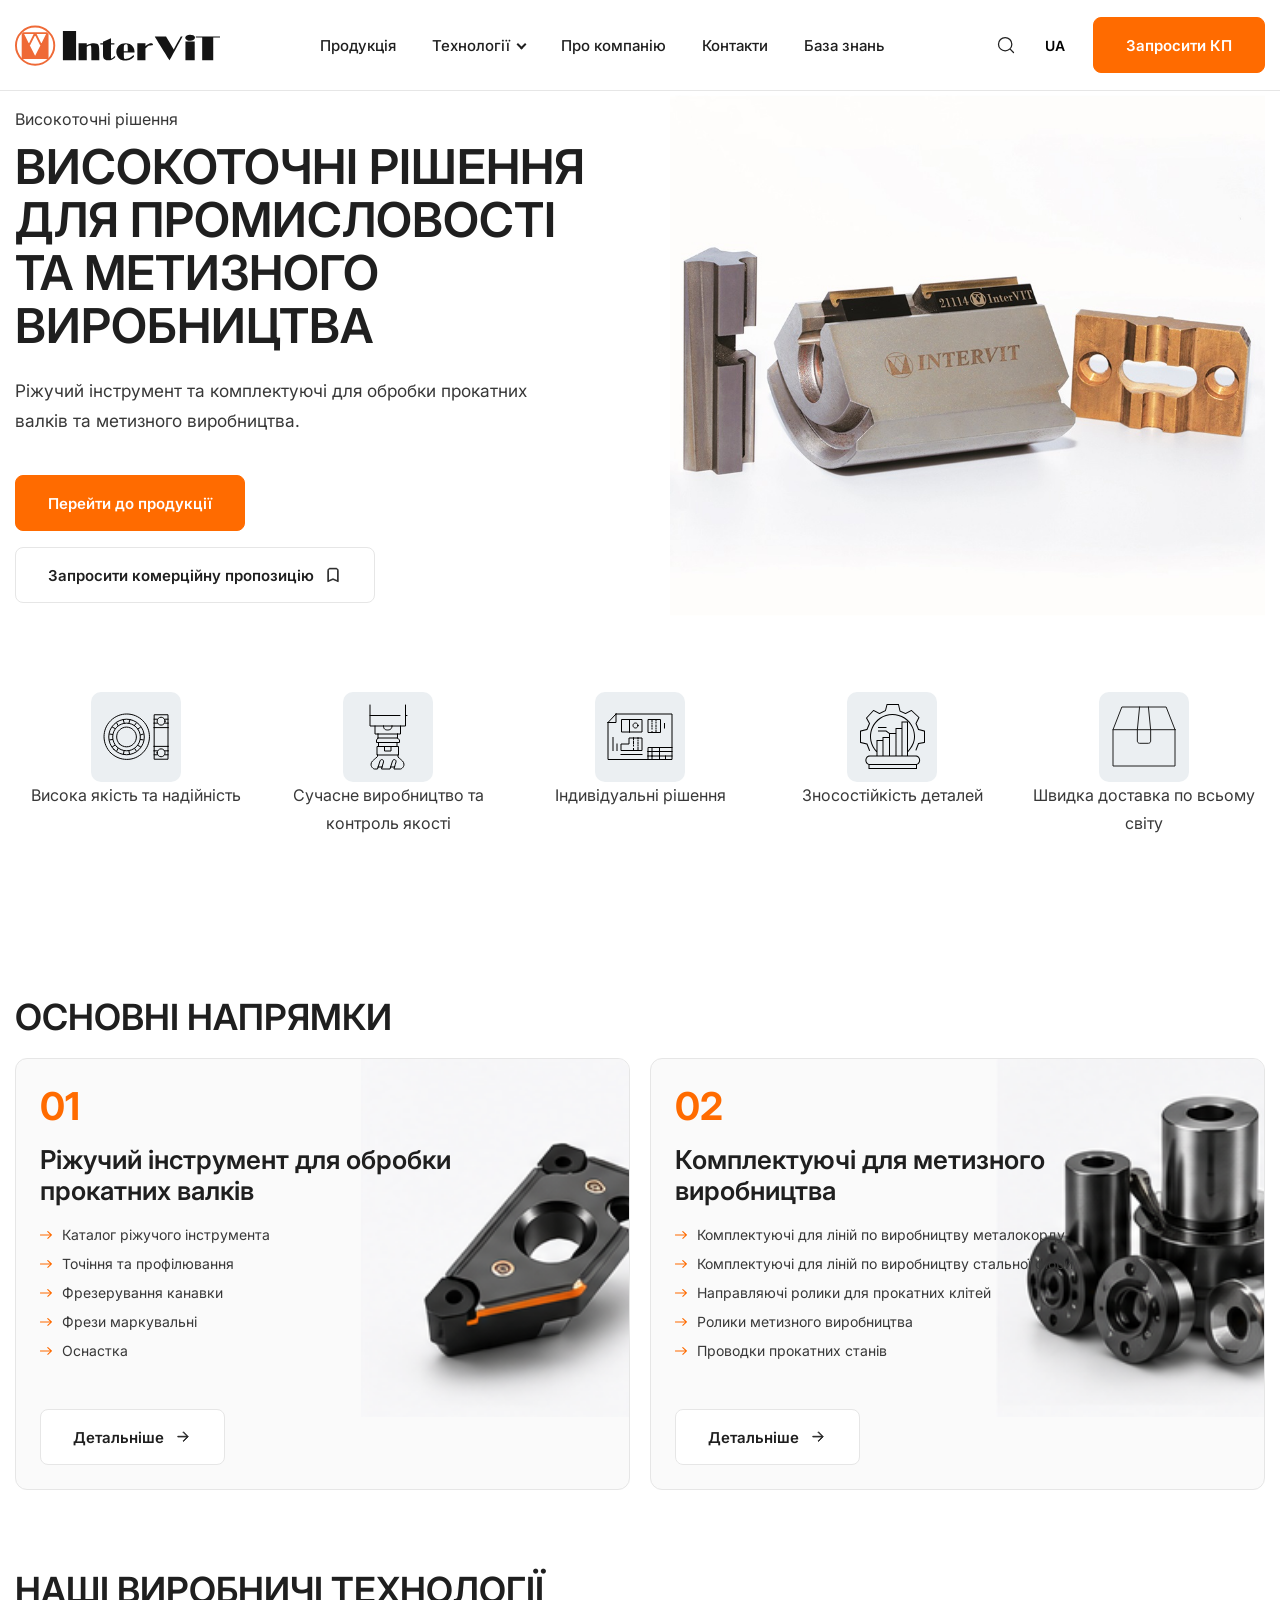
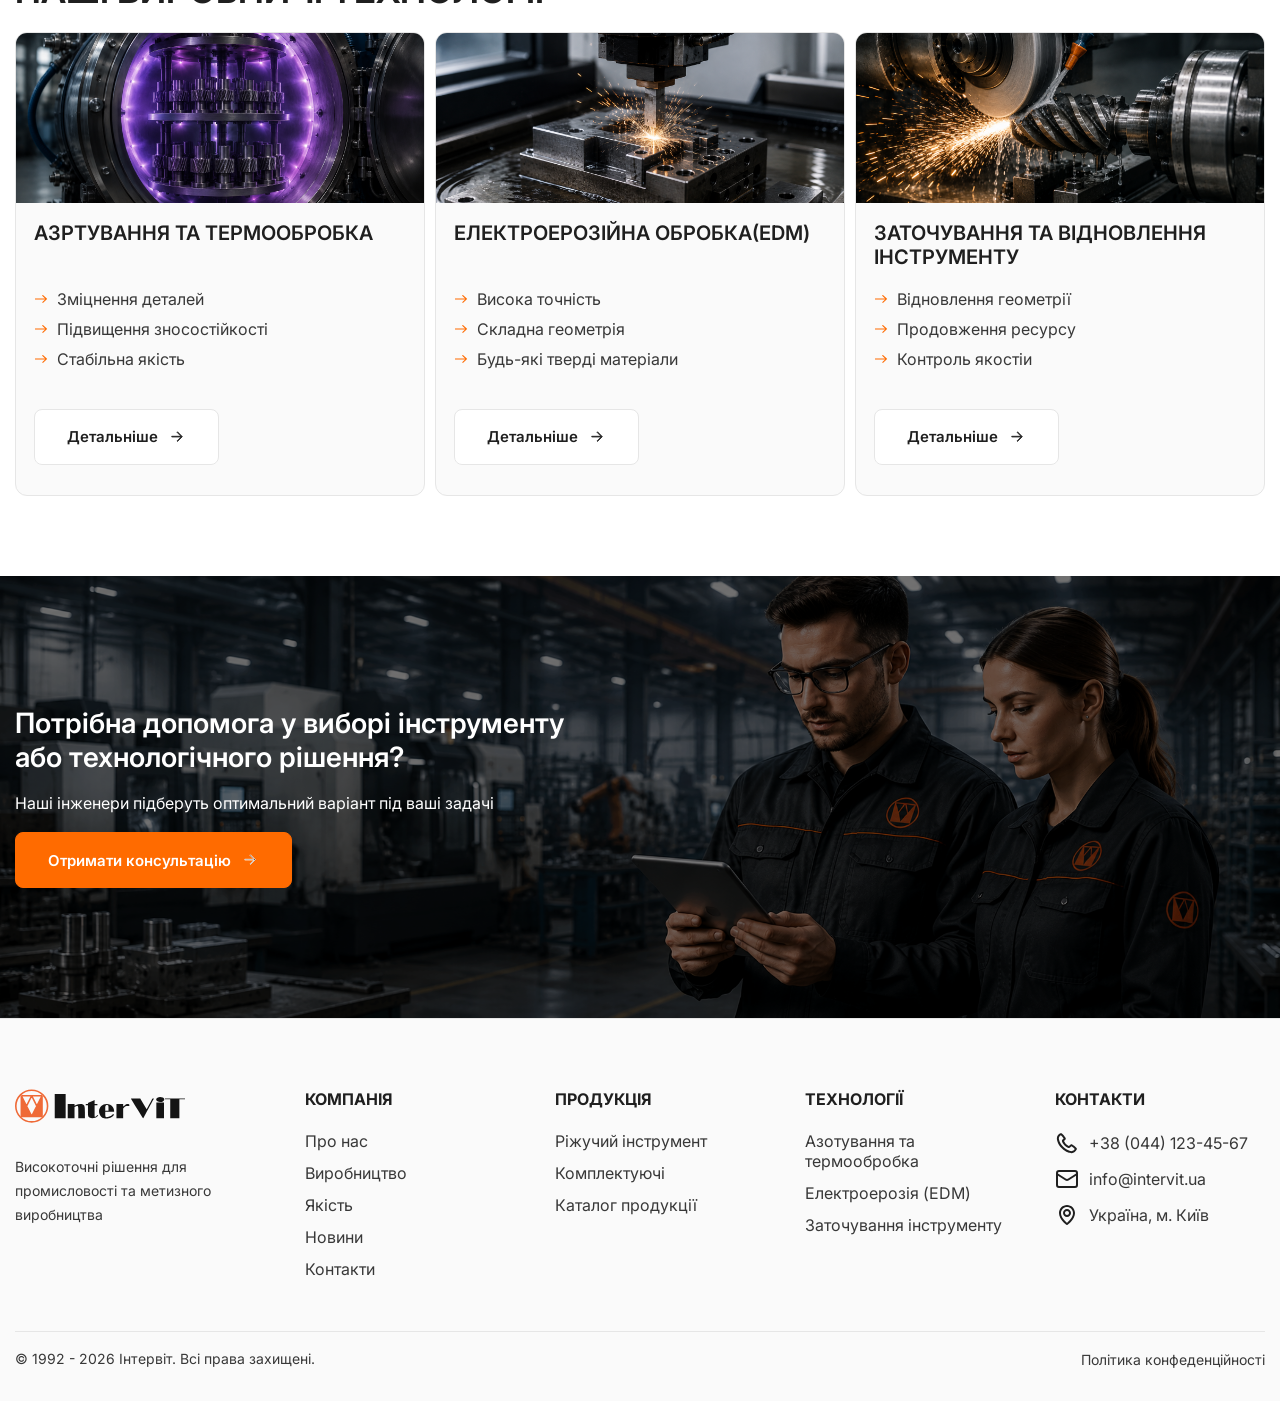
==== index.html @ 9131a3c3 "aaaasss" ====
<!DOCTYPE html>
<html lang="uk">
<head>
<meta charset="UTF-8">
<meta name="viewport" content="width=device-width, initial-scale=1.0">

<title>Intervit</title>

<link rel="stylesheet" href="css/style.css">

</head>
<body>

<div class="wrapper">

<header class="header">
    <div class="container">
        <div class="header__wrapper">
            <a href="index.html" class="header__logo">
                <img src="images/logotype.svg" alt="Intervit">
            </a>
            <nav class="header__nav">
                <ul class="menu">
                    <li class="menu__item">
                        <a href="products.html" class="menu__link">
                            Продукція
                        </a>
                    </li>
                    <li class="menu__item menu__item--parent">
                        <a href="#" class="menu__link menu__link--parent">
                            Технології
                        </a>
                        <ul class="submenu">
                            <li class="submenu__item">
                                <a href="#">Азотування та термообробка</a>
                            </li>
                            <li class="submenu__item">
                                <a href="#">Електроерозія (EDM)</a>
                            </li>
                            <li class="submenu__item">
                                <a href="#">Заточування інструменту</a>
                            </li>
                        </ul>
                    </li>
                    <li class="menu__item">
                        <a href="#" class="menu__link">
                            Про компанію
                        </a>
                    </li>
                    <li class="menu__item">
                        <a href="#" class="menu__link">
                            Контакти
                        </a>
                    </li>
                    <li class="menu__item">
                        <a href="#" class="menu__link">
                            База знань
                        </a>
                    </li>
                </ul>

            </nav>

            <div class="header__actions">

                <button class="header__search">
                    <svg xmlns="http://www.w3.org/2000/svg" width="24" height="24" viewBox="0 0 24 24" fill="none">
                        <path d="M17 17L21 21M3 11C3 13.1217 3.84285 15.1566 5.34315 16.6569C6.84344 18.1571 8.87827 19 11 19C13.1217 19 15.1566 18.1571 16.6569 16.6569C18.1571 15.1566 19 13.1217 19 11C19 8.87827 18.1571 6.84344 16.6569 5.34315C15.1566 3.84285 13.1217 3 11 3C8.87827 3 6.84344 3.84285 5.34315 5.34315C3.84285 6.84344 3 8.87827 3 11Z" stroke="#1F1F1F" stroke-width="1.5" stroke-linecap="round" stroke-linejoin="round"/>
                    </svg>
                </button>

                <div class="lang">
                    <button class="lang__current">
                        UA
                    </button>
                    <ul class="lang__list">
                        <li>
                            <a href="#">EN</a>
                        </li>
                        <li>
                            <a href="#">PL</a>
                        </li>
                    </ul>
                </div>
                <a href="#" class="btn btn--primary header__btn--primary">
                    Запросити КП
                </a>

                <button class="burger">

                    <span></span>
                    <span></span>
                    <span></span>

                </button>

            </div>

        </div>

    </div>

</header>

<main>

    <section class="hero">
        <div class="container">
            <div class="hero__wrapper">
                <div class="hero__content">
                    <span class="hero__subtitle">
                        Високоточні рішення
                    </span>
                    <h1 class="hero__title">
                        ВИСОКОТОЧНІ РІШЕННЯ ДЛЯ ПРОМИСЛОВОСТІ ТА МЕТИЗНОГО ВИРОБНИЦТВА
                    </h1>
                    <p class="hero__text">
                        Ріжучий інструмент та комплектуючі
                        для обробки прокатних валків
                        та метизного виробництва.
                    </p>
                    <div class="hero__buttons">
                        <a href="#" class="btn btn--primary">
                            Перейти до продукції
                        </a>
                        <a href="#" class="btn btn--secondary">
                            Запросити комерційну пропозицію
                            <svg xmlns="http://www.w3.org/2000/svg" width="24" height="24" viewBox="0 0 24 24" fill="none">
                                <path d="M8 3H16C16.7956 3 17.5587 3.31607 18.1213 3.87868C18.6839 4.44129 19 5.20435 19 6V21L12 18L5 21V6C5 5.20435 5.31607 4.44129 5.87868 3.87868C6.44129 3.31607 7.20435 3 8 3ZM8 4C7.46957 4 6.96086 4.21071 6.58579 4.58579C6.21071 4.96086 6 5.46957 6 6V19.5L12 16.94L18 19.5V6C18 5.46957 17.7893 4.96086 17.4142 4.58579C17.0391 4.21071 16.5304 4 16 4H8Z" fill="#1F1F1F"/>
                            </svg>
                        </a>
                    </div>
                </div>
                <div class="hero__image">
                    <img src="images/Accessories.jpg" alt="INTERVIT">
                </div>
            </div>
        </div>
    </section>

    <section class="advantges">
        <div class="container">
            <div class="advantges__wrapper">
                <div class="advantges-card">
                    <svg xmlns="http://www.w3.org/2000/svg" width="90" height="90" viewBox="0 0 90 90" fill="none">
                        <rect width="90" height="90" rx="10" fill="#EBEFF2"/>
                        <path d="M45.2779 58.9645L43.8683 56.8212M46.8329 53.3624L49.4706 54.7719M27.0687 33.5982L25.7123 31.0136M24.1041 36.5629L21.5197 35.2063M52.2947 47.9538L49.4706 47.4332M49.4705 42.9862L52.2947 42.0245M21.5197 47.4332L18.6955 47.9538M18.6955 42.0245L21.6336 42.4921M49.4705 35.2064L46.8329 37.057M43.3742 33.5982L45.2779 31.0138M27.0687 56.3271L25.7123 58.9645M21.5197 54.7719L23.61 53.3624M38.9273 27.6689L37.939 31.1276M33.2198 31.3415L32.2262 27.5026M37.939 58.9645L38.4597 61.7887M32.5305 61.7887L32.998 58.9645M77 35.6011H63.165M77 35.6011V31.1542M77 35.6011L77 54.3771M63.165 35.6011V31.1542M63.165 35.6011V54.3771M63.165 31.1542V22.7544H77V31.1542M63.165 31.1542H66.1031M77 31.1542C77 31.1542 75.3595 31.1542 74.0088 31.1542M63.165 54.3771H77M63.165 54.3771V58.8241M77 54.3771V58.8241M77 58.8241L77 67.2239H63.165V58.8241M77 58.8241H74.0088M63.165 58.8241H66.1297M63.165 27.2013H66.1031M74.0088 27.2013H77M77 62.7769H74.0088M66.1031 62.7769H63.165M28.5074 51.9768C24.6482 48.1176 24.6482 41.8606 28.5074 38.0014C32.3666 34.1422 38.6236 34.1422 42.4828 38.0014C46.342 41.8606 46.342 48.1176 42.4828 51.9768C38.6236 55.8361 32.3666 55.8361 28.5074 51.9768ZM22.9173 57.567C15.9707 50.6204 15.9707 39.3578 22.9173 32.4113C29.8638 25.4647 41.1265 25.4647 48.073 32.4113C55.0196 39.3578 55.0196 50.6204 48.073 57.567C41.1264 64.5136 29.8638 64.5136 22.9173 57.567ZM19.6571 60.8006C10.781 51.9245 10.781 37.5333 19.6571 28.6572C28.5333 19.781 42.9244 19.781 51.8006 28.6572C60.6768 37.5333 60.6768 51.9245 51.8006 60.8006C42.9244 69.6768 28.5333 69.6768 19.6571 60.8006ZM25.7124 54.7719C20.3095 49.369 20.3095 40.6092 25.7124 35.2063C31.1153 29.8034 39.8751 29.8035 45.278 35.2063C50.6809 40.6092 50.6809 49.369 45.278 54.7719C39.8751 60.1748 31.1153 60.1748 25.7124 54.7719ZM74.0354 29.1778C74.0354 31.3608 72.2656 33.1306 70.0825 33.1306C67.8994 33.1306 66.1297 31.3608 66.1297 29.1778C66.1297 26.9947 67.8994 25.2249 70.0825 25.2249C72.2656 25.2249 74.0354 26.9947 74.0354 29.1778ZM66.1297 60.8005C66.1297 58.6174 67.8994 56.8477 70.0825 56.8477C72.2656 56.8477 74.0354 58.6174 74.0354 60.8005C74.0354 62.9836 72.2656 64.7534 70.0825 64.7534C67.8994 64.7534 66.1297 62.9836 66.1297 60.8005Z" stroke="black" stroke-linecap="square" stroke-linejoin="round"/>
                    </svg>
                    <p>Висока якість та надійність</p>
                </div>
                <div class="advantges-card">
                    <svg xmlns="http://www.w3.org/2000/svg" width="90" height="90" viewBox="0 0 90 90" fill="none">
                    <rect width="90" height="90" rx="10" fill="#EBEFF2"/>
                    <path d="M27 13V34H40.5M62.5 23.5V34H49M62.5 23.5V13M62.5 23.5H64M40.5 34C40.5 35.5 40.9 38 44.5 38C48.1 38 49 36 49 34M40.5 34H49M27 23.5H57M32 34V42H35M57.5 34V42H54.5M35 46L33.5 48V50.5H35.5M35 46H54.5M35 46V42M54.5 46L56.5 48V50.5H54M54.5 46V42M35 42H54.5M35.5 50.5V54.5M35.5 50.5H54M35.5 54.5H34V63H34.5M35.5 54.5H41.5M54 50.5V54.5M54 54.5H48M54 54.5H55.5V63H34.5M41.5 54.5V59H48V54.5M41.5 54.5H48M35.125 75L34.5 77H31.5C30.5 77 29 75.5 28.5 74.5C28 73.5 27.5 71 29.5 69C31.6479 67.0474 31.8521 66.9526 34 65L34.5 64.5V63M35.125 75L37 69C38 66.5 41 67.5 40.5 70C39.9567 71.9017 39.4595 73.5266 39.0397 75M35.125 75H39.0397M39.0397 75C38.8414 75.6961 38.6604 76.3583 38.5 77H47L47.625 75M47.625 75L49.5 69C50.5 66.5 53.5 67.5 53 70C52.4567 71.9017 51.9595 73.5266 51.5397 75H51.5M47.625 75H51.5M51.5 75C51.3017 75.6961 51.1207 76.3583 50.9603 77H57.5C58.5 77 60 75.5 60.5 74.5C61 73.5 61.5 71 59.5 69C57.3521 67.0474 57.1479 66.9526 55 65V63" stroke="black" stroke-linecap="round"/>
                    </svg>
                    <p>Сучасне виробництво та контроль якості</p>
                </div>
                <div class="advantges-card">
                    <svg xmlns="http://www.w3.org/2000/svg" width="90" height="90" viewBox="0 0 90 90" fill="none">
                    <rect width="90" height="90" rx="10" fill="#EBEFF2"/>
                    <path d="M21 22L13 30.5M21 22H77V67.5H13V30.5M21 22V30.5H13M34.5 27.5H26.5V40H34.5M34.5 27.5H47V40H34.5M34.5 27.5V40M69.5 31.5V36M61 27.5H53V40.5H57M61 27.5H65.5V40.5H61M61 27.5V28.5M61 40.5H57M61 40.5V38.5M57 40.5V39.5M61 30V31M61 33V34.5M61 36V37M57 28.5V29.5M57 31V32M57 33.5V34.5M57 36V37M43 58.5H47V46H43M43 58.5H38.5M43 58.5V55.5M38.5 58.5H26V52H34V46H38.5M38.5 58.5V56.5M22 52V58.5M18 45.5V58.5M38.5 46H43M38.5 46V47.5M43 46V46.75M38.5 49V51.5M38.5 53V54M43 48.25V49M43 50.5V52M43 53.25V54M26 62.5H47M57 55.5H53V59.5M57 55.5V59.5M57 55.5H64.5M57 59.5V64M57 59.5H53M57 59.5H64.5M57 64V67.5M57 64H64.5M57 64H53M64.5 55.5H77M64.5 55.5V59.5M64.5 67.5V64M64.5 64V59.5M64.5 64H77M64.5 59.5H77M53 59.5V64M53 67.5V64M70.5 67.5V64M43 33.5C43 34.8807 41.8807 36 40.5 36C39.1193 36 38 34.8807 38 33.5C38 32.1193 39.1193 31 40.5 31C41.8807 31 43 32.1193 43 33.5Z" stroke="black" stroke-linecap="square"/>
                    </svg>
                    <p>Індивідуальні рішення</p>
                </div>
                <div class="advantges-card">
                    <svg xmlns="http://www.w3.org/2000/svg" width="90" height="90" viewBox="0 0 90 90" fill="none">
                    <rect width="90" height="90" rx="10" fill="#EBEFF2"/>
                    <path fill-rule="evenodd" clip-rule="evenodd" d="M39.5149 12.3787C39.5706 12.1561 39.7706 12 40 12H51.5C51.7328 12 51.9348 12.1607 51.9872 12.3876L53.4317 18.647L58.4897 20.9461L64.2764 18.0528C64.4632 17.9594 64.6884 17.9919 64.8412 18.1345L72.3412 25.1345C72.5031 25.2857 72.5463 25.5254 72.4472 25.7236L69.5496 31.5189L71.8649 37.0758L77.6213 38.5149C77.8438 38.5706 78 38.7706 78 39V50.5C78 50.7444 77.8233 50.953 77.5822 50.9932L71.8641 51.9462L69.4667 58.1795C69.3675 58.4372 69.0782 58.5658 68.8205 58.4667C68.5628 58.3675 68.4342 58.0782 68.5333 57.8205L71.0333 51.3205C71.0969 51.1552 71.2431 51.0359 71.4178 51.0068L77 50.0764V39.3904L71.3787 37.9851C71.2254 37.9467 71.0992 37.8382 71.0385 37.6923L68.5385 31.6923C68.4826 31.5582 68.4878 31.4064 68.5528 31.2764L71.3857 25.6106L64.4128 19.1026L58.7236 21.9472C58.5887 22.0147 58.4305 22.0176 58.2931 21.9552L52.7931 19.4552C52.6514 19.3908 52.5478 19.2641 52.5128 19.1124L51.1022 13H40.3904L38.9851 18.6213C38.9497 18.7629 38.8542 18.8819 38.7236 18.9472L32.7236 21.9472C32.5828 22.0176 32.4172 22.0176 32.2764 21.9472L26.6106 19.1143L20.1117 26.0774L22.9389 31.2606C23.0115 31.3936 23.0198 31.5524 22.9615 31.6923L20.4615 37.6923C20.3995 37.8411 20.2695 37.9509 20.1124 37.9872L14 39.3978V50.1022L20.1124 51.5128C20.2743 51.5502 20.407 51.6655 20.4667 51.8205L22.9667 58.3205C23.0658 58.5782 22.9372 58.8675 22.6795 58.9667C22.4218 59.0658 22.1325 58.9372 22.0333 58.6795L19.6287 52.4275L13.3876 50.9872C13.1607 50.9348 13 50.7328 13 50.5V39C13 38.7672 13.1607 38.5652 13.3876 38.5128L19.6373 37.0706L21.9463 31.529L19.0611 26.2394C18.9579 26.0503 18.9875 25.8163 19.1345 25.6588L26.1345 18.1588C26.2857 17.9969 26.5254 17.9537 26.7236 18.0528L32.5 20.941L38.0707 18.1556L39.5149 12.3787ZM54.4999 29.5H54.9999H60.4999H60.9029C59.7848 28.3518 58.5362 27.3265 57.1768 26.4472C53.6433 24.1617 49.5168 22.9634 45.3088 23.0009C41.1007 23.0383 36.9962 24.3098 33.5039 26.6578C30.0117 29.0058 27.2852 32.327 25.6626 36.2098C24.04 40.0926 23.5925 44.3662 24.3756 48.5009C25.0783 52.2113 26.9821 55.822 29.4999 58.7166V48.5V48H29.9999H35.4999V45.5V45H35.9999H41.9999V41.7573L38.8397 39.5H31.4999H30.9999V38.5H31.4999H38.9999H39.1601L39.2905 38.5931L42.6601 41H48.4999V36.5V36H48.9999H54.4999V30V29.5ZM29.4999 60.2013C26.5118 57.0684 24.2023 52.96 23.393 48.687C22.5735 44.36 23.0418 39.8876 24.7399 35.8242C26.438 31.7609 29.2913 28.2852 32.946 25.8279C36.6007 23.3707 40.8961 22.0401 45.2999 22.0009C49.7036 21.9617 54.0221 23.2158 57.7199 25.6076C61.4177 27.9994 64.3323 31.4238 66.1025 35.4563C67.8726 39.4888 68.4204 43.9522 67.678 48.2931C66.9389 52.6145 63.9255 57.0359 60.9999 60.1968V63.5H61.007H61.0147H61.0226H61.0305H61.0384H61.0464H61.0545H61.0627H61.0709H61.0791H61.0874H61.0958H61.1043H61.1128H61.1213H61.13H61.1386H61.1474H61.1562H61.165H61.174H61.183H61.192H61.2011H61.2103H61.2195H61.2288H61.2381H61.2476H61.257H61.2666H61.2762H61.2858H61.2955H61.3053H61.3151H61.325H61.335H61.345H61.3551H61.3652H61.3754H61.3857H61.396H61.4064H61.4169H61.4274H61.4379H61.4486H61.4593H61.47H61.4808H61.4917H61.5026H61.5136H61.5247H61.5358H61.547H61.5583H61.5696H61.5809H61.5924H61.6038H61.6154H61.627H61.6387H61.6504H61.6622H61.6741H61.686H61.698H61.71H61.7221H61.7343H61.7465H61.7588H61.7712H61.7836H61.7961H61.8086H61.8212H61.8339H61.8466H61.8594H61.8722H61.8852H61.8981H61.9112H61.9243H61.9374H61.9506H61.9639H61.9773H61.9907H62.0042H62.0177H62.0313H62.0449H62.0587H62.0725H62.0863H62.1002H62.1142H62.1282H62.1423H62.1565H62.1707H62.185H62.1993H62.2137H62.2282H62.2427H62.2573H62.272H62.2867H62.3015H62.3163H62.3312H62.3462H62.3612H62.3763H62.3915H62.4067H62.422H62.4374H62.4528H62.4682H62.4838H62.4994H62.515H62.5308H62.5466H62.5624H62.5783H62.5943H62.6104H62.6265H62.6426H62.6589H62.6752H62.6915H62.7079H62.7244H62.741H62.7576H62.7743H62.791H62.8078H62.8247H62.8416H62.8586H62.8757H62.8928H62.91H62.9272H62.9445H62.9619H62.9793H62.9968H63.0144H63.032H63.0497H63.0675H63.0853H63.1032H63.1211H63.1391H63.1572H63.1754H63.1936H63.2118H63.2302H63.2486H63.267H63.2855H63.3041H63.3228H63.3415H63.3603H63.3791H63.398H63.417H63.436H63.4551H63.4743H63.4935H63.5128H63.5322H63.5516H63.5711H63.5906H63.6103H63.6299H63.6497H63.6695H63.6894H63.7093H63.7293H63.7494H63.7695H63.7897H63.81H63.8303H63.8507H63.8711H63.8917H63.9122H63.9329H63.9536H63.9744H63.9952H64.0161H64.0371H64.0582H64.0793H64.1004H64.1217H64.143H64.1643H64.1858H64.2072H64.2288H64.2504H64.2721H64.2939H64.3157H64.3376H64.3595H64.3815H64.4036H64.4258H64.448H64.4703H64.4926H64.515H64.5375H64.56H64.5826H64.6053H64.628H64.6508H64.6737H64.6966H64.7196H64.7427H64.7658H64.789H64.8123H64.8356H64.859H64.8824H64.906H64.9295H64.9532H64.9769H65.0007H65.0246H65.0485H65.0725H65.0965H65.1206H65.1448H65.169H65.1934H65.2177H65.2422H65.2667H65.2913H65.3159H65.3406H65.3654H65.3902H65.4151H65.4401H65.4652H65.4903H65.5154H65.5407H65.566H65.5914H65.6168H65.6423H65.6679H65.6935H65.7192H65.745H65.7708H65.7967H65.8227H65.8487H65.8748H65.901H65.9273H65.9536H65.9799H66.0064H66.0329H66.0594H66.0861H66.1128H66.1396H66.1664H66.1933H66.2203H66.2473H66.2744H66.3016H66.3288H66.3561H66.3835H66.411H66.4385H66.466H66.4937H66.5214H66.5492H66.577H66.6049H66.6329H66.661H66.6891H66.7172H66.7455H66.7738H66.8022H66.8306H66.8592H66.8877H66.9164H66.9451H66.9739H67.0028H67.0317H67.0607H67.0897H67.1189H67.1481H67.1773H67.2066H67.236H67.2655H67.295H67.3246H67.3543H67.384H67.4138H67.4437H67.4737H67.5037H67.5337H67.5639H67.5941H67.6244H67.6547H67.6851H67.7156H67.7462H67.7768H67.8075H67.8382H67.8691H67.9H67.9309H67.9619H67.993H68.0242H68.0554H68.0867H68.1181H68.1495H68.1811H68.2126H68.2443H68.276H68.3078H68.3396H68.3715H68.4035H68.4356H68.4677H68.4999C69.916 63.5 71.0333 64.0159 71.8161 64.83C72.5915 65.6364 73.0144 66.7089 73.1059 67.7954C73.2777 69.8357 72.2729 72.0841 70 72.7835V76.5V77H69.5H22H21.5V76.5V72.7835C19.2271 72.0842 18.2223 69.8358 18.3941 67.7955C18.4856 66.7089 18.9084 65.6365 19.6838 64.8301C20.4666 64.016 21.5838 63.5 22.9999 63.5H23.0321H23.0642H23.0962H23.1281H23.1599H23.1916H23.2232H23.2548H23.2862H23.3176H23.3489H23.3801H23.4111H23.4421H23.4731H23.5039H23.5346H23.5652H23.5958H23.6263H23.6566H23.6869H23.7171H23.7472H23.7772H23.8072H23.837H23.8667H23.8964H23.926H23.9555H23.9849H24.0142H24.0434H24.0725H24.1016H24.1305H24.1594H24.1882H24.2169H24.2455H24.274H24.3025H24.3308H24.3591H24.3872H24.4153H24.4433H24.4713H24.4991H24.5268H24.5545H24.5821H24.6096H24.637H24.6643H24.6915H24.7187H24.7457H24.7727H24.7996H24.8264H24.8531H24.8798H24.9063H24.9328H24.9592H24.9855H25.0117H25.0378H25.0639H25.0898H25.1157H25.1415H25.1672H25.1929H25.2184H25.2439H25.2693H25.2946H25.3198H25.3449H25.37H25.3949H25.4198H25.4446H25.4694H25.494H25.5186H25.543H25.5674H25.5918H25.616H25.6401H25.6642H25.6882H25.7121H25.736H25.7597H25.7834H25.807H25.8305H25.8539H25.8773H25.9005H25.9237H25.9468H25.9699H25.9928H26.0157H26.0385H26.0612H26.0838H26.1064H26.1288H26.1512H26.1736H26.1958H26.218H26.24H26.2621H26.284H26.3058H26.3276H26.3493H26.3709H26.3925H26.4139H26.4353H26.4566H26.4778H26.499H26.5201H26.5411H26.562H26.5828H26.6036H26.6243H26.6449H26.6655H26.6859H26.7063H26.7266H26.7469H26.767H26.7871H26.8071H26.8271H26.8469H26.8667H26.8864H26.9061H26.9256H26.9451H26.9646H26.9839H27.0032H27.0224H27.0415H27.0605H27.0795H27.0984H27.1172H27.136H27.1546H27.1732H27.1918H27.2102H27.2286H27.2469H27.2652H27.2833H27.3014H27.3195H27.3374H27.3553H27.3731H27.3908H27.4085H27.4261H27.4436H27.4611H27.4785H27.4958H27.513H27.5302H27.5473H27.5643H27.5812H27.5981H27.6149H27.6317H27.6484H27.665H27.6815H27.698H27.7144H27.7307H27.7469H27.7631H27.7792H27.7953H27.8113H27.8272H27.843H27.8588H27.8745H27.8901H27.9057H27.9212H27.9366H27.952H27.9673H27.9825H27.9977H28.0128H28.0278H28.0427H28.0576H28.0725H28.0872H28.1019H28.1165H28.1311H28.1456H28.16H28.1743H28.1886H28.2029H28.217H28.2311H28.2451H28.2591H28.273H28.2868H28.3006H28.3143H28.3279H28.3415H28.355H28.3684H28.3818H28.3951H28.4084H28.4216H28.4347H28.4477H28.4607H28.4736H28.4865H28.4993H28.512H28.5247H28.5373H28.5499H28.5624H28.5748H28.5871H28.5994H28.6117H28.6238H28.6359H28.648H28.66H28.6719H28.6837H28.6955H28.7073H28.7189H28.7306H28.7421H28.7536H28.765H28.7764H28.7877H28.7989H28.8101H28.8213H28.8323H28.8433H28.8543H28.8651H28.876H28.8867H28.8974H28.9081H28.9187H28.9292H28.9396H28.9501H28.9604H28.9707H28.9809H28.9911H29.0012H29.0112H29.0212H29.0312H29.0411H29.0509H29.0606H29.0703H29.08H29.0896H29.0991H29.1086H29.118H29.1273H29.1367H29.1459H29.1551H29.1642H29.1733H29.1823H29.1913H29.2002H29.209H29.2178H29.2265H29.2352H29.2438H29.2524H29.2609H29.2694H29.2778H29.2861H29.2944H29.3027H29.3108H29.319H29.327H29.3351H29.343H29.3509H29.3588H29.3666H29.3743H29.382H29.3897H29.3973H29.4048H29.4123H29.4197H29.4271H29.4344H29.4416H29.4489H29.456H29.4631H29.4702H29.4772H29.4841H29.491H29.4979H29.4999V60.2013ZM60.9999 58.6988C63.6129 55.6887 66.0603 51.8196 66.6923 48.1245C67.4017 43.9765 66.8783 39.7115 65.1868 35.8582C64.1649 33.5303 62.7439 31.4145 60.9999 29.6002V30V58.6988ZM54.4999 37H49.4999V41.5V63.5H54.4999V37ZM55.4999 63.5H59.9999V30.5H55.4999V36.5V63.5ZM48.4999 63.5V42H42.9999V45.5V63.5H48.4999ZM41.9999 63.5V46H36.4999V48.5V63.5H41.9999ZM35.4999 63.5V49H30.4999V63.5H35.4999ZM22.5 72.9778V76H69V72.9778C68.8374 72.9925 68.6707 73 68.4999 73H68.4673H68.4341H68.4002H68.3657H68.3305H68.2947H68.2582H68.2211H68.1833H68.1449H68.1058H68.0661H68.0258H67.9849H67.9433H67.9011H67.8582H67.8148H67.7707H67.7261H67.6808H67.6349H67.5884H67.5413H67.4935H67.4452H67.3963H67.3468H67.2967H67.2461H67.1948H67.1429H67.0905H67.0375H66.9839H66.9298H66.875H66.8197H66.7639H66.7075H66.6505H66.5929H66.5348H66.4762H66.417H66.3573H66.297H66.2361H66.1748H66.1129H66.0504H65.9874H65.9239H65.8599H65.7954H65.7303H65.6647H65.5986H65.532H65.4648H65.3972H65.3291H65.2604H65.1913H65.1216H65.0515H64.9808H64.9097H64.8381H64.766H64.6934H64.6204H64.5468H64.4728H64.3984H64.3234H64.248H64.1721H64.0958H64.019H63.9417H63.864H63.7858H63.7072H63.6282H63.5487H63.4687H63.3883H63.3075H63.2263H63.1446H63.0625H62.9799H62.897H62.8136H62.7298H62.6456H62.561H62.476H62.3905H62.3047H62.2185H62.1318H62.0448H61.9573H61.8695H61.7813H61.6927H61.6037H61.5144H61.4246H61.3345H61.244H61.1531H61.0619H60.9703H60.8784H60.786H60.6934H60.6003H60.5069H60.4132H60.3191H60.2247H60.1299H60.0348H59.9394H59.8436H59.7475H59.651H59.5543H59.4572H59.3598H59.262H59.164H59.0656H58.9669H58.8679H58.7687H58.6691H58.5692H58.469H58.3685H58.2677H58.1666H58.0653H57.9636H57.8617H57.7595H57.657H57.5543H57.4512H57.3479H57.2444H57.1405H57.0364H56.9321H56.8275H56.7226H56.6175H56.5121H56.4065H56.3007H56.1946H56.0882H55.9817H55.8749H55.7678H55.6606H55.5531H55.4454H55.3374H55.2293H55.1209H55.0124H54.9036H54.7946H54.6854H54.576H54.4664H54.3566H54.2466H54.1364H54.026H53.9155H53.8047H53.6938H53.5827H53.4714H53.36H53.2483H53.1365H53.0246H52.9125H52.8002H52.6877H52.5751H52.4624H52.3495H52.2364H52.1232H52.0099H51.8964H51.7828H51.6691H51.5552H51.4412H51.327H51.2128H51.0984H50.9839H50.8693H50.7545H50.6397H50.5247H50.4097H50.2945H50.1792H50.0639H49.9484H49.8328H49.7172H49.6015H49.4857H49.3698H49.2538H49.1377H49.0216H48.9054H48.7891H48.6727H48.5563H48.4399H48.3233H48.2067H48.0901H47.9734H47.8567H47.7399H47.623H47.5062H47.3893H47.2723H47.1553H47.0383H46.9213H46.8042H46.6871H46.57H46.4528H46.3357H46.2185H46.1014H45.9842H45.867H45.7498H45.6326H45.5154H45.3983H45.2811H45.1639H45.0468H44.9296H44.8125H44.6954H44.5784H44.4613H44.3443H44.2273H44.1104H43.9935H43.8766H43.7597H43.643H43.5262H43.4095H43.2929H43.1763H43.0598H42.9433H42.8269H42.7105H42.5943H42.478H42.3619H42.2459H42.1299H42.014H41.8982H41.7824H41.6668H41.5512H41.4358H41.3204H41.2051H41.09H40.9749H40.86H40.7451H40.6304H40.5158H40.4012H40.2869H40.1726H40.0585H39.9445H39.8306H39.7168H39.6032H39.4897H39.3764H39.2632H39.1502H39.0373H38.9245H38.8119H38.6995H38.5872H38.4751H38.3631H38.2513H38.1397H38.0282H37.9169H37.8058H37.6949H37.5842H37.4736H37.3632H37.2531H37.1431H37.0333H36.9237H36.8143H36.7051H36.5961H36.4873H36.3787H36.2703H36.1622H36.0543H35.9466H35.8391H35.7318H35.6248H35.518H35.4114H35.3051H35.199H35.0931H34.9875H34.8821H34.777H34.6722H34.5676H34.4632H34.3591H34.2553H34.1517H34.0484H33.9454H33.8426H33.7401H33.6379H33.536H33.4344H33.333H33.2319H33.1312H33.0307H32.9305H32.8306H32.731H32.6317H32.5327H32.4341H32.3357H32.2376H32.1399H32.0425H31.9454H31.8486H31.7522H31.6561H31.5603H31.4649H31.3697H31.275H31.1805H31.0865H30.9927H30.8993H30.8063H30.7136H30.6213H30.5294H30.4378H30.3465H30.2557H30.1652H30.0751H29.9853H29.896H29.807H29.7184H29.6302H29.5423H29.4549H29.3679H29.2812H29.195H29.1091H29.0237H28.9387H28.8541H28.7699H28.6861H28.6027H28.5197H28.4372H28.3551H28.2734H28.1922H28.1114H28.031H27.951H27.8715H27.7925H27.7139H27.6357H27.558H27.4807H27.4039H27.3276H27.2517H27.1763H27.1014H27.0269H26.9529H26.8793H26.8063H26.7337H26.6616H26.59H26.5189H26.4482H26.3781H26.3085H26.2393H26.1707H26.1025H26.0349H25.9677H25.9011H25.835H25.7694H25.7044H25.6398H25.5758H25.5123H25.4493H25.3869H25.325H25.2636H25.2028H25.1425H25.0827H25.0235H24.9649H24.9068H24.8493H24.7923H24.7359H24.68H24.6247H24.57H24.5158H24.4622H24.4092H24.3568H24.305H24.2537H24.203H24.1529H24.1034H24.0545H24.0062H23.9585H23.9114H23.8649H23.819H23.7737H23.729H23.685H23.6415H23.5987H23.5565H23.5149H23.474H23.4337H23.394H23.3549H23.3165H23.2787H23.2416H23.2051H23.1693H23.1341H23.0996H23.0657H23.0325H22.9999C22.8292 73 22.6625 72.9925 22.5 72.9778ZM30.9999 35H31.4999H38.9999H39.4999V36H38.9999H31.4999H30.9999V35ZM19.3906 67.8794C19.2387 69.6825 20.1795 71.4943 22.1052 71.9087C22.3791 71.9677 22.677 72 22.9999 72H23.0325H23.0657H23.0996H23.1341H23.1693H23.2051H23.2416H23.2787H23.3165H23.3549H23.394H23.4337H23.474H23.5149H23.5565H23.5987H23.6415H23.685H23.729H23.7737H23.819H23.8649H23.9114H23.9585H24.0062H24.0545H24.1034H24.1529H24.203H24.2537H24.305H24.3568H24.4092H24.4622H24.5158H24.57H24.6247H24.68H24.7359H24.7923H24.8493H24.9068H24.9649H25.0235H25.0827H25.1425H25.2028H25.2636H25.325H25.3869H25.4493H25.5123H25.5758H25.6398H25.7044H25.7694H25.835H25.9011H25.9677H26.0349H26.1025H26.1707H26.2393H26.3085H26.3781H26.4482H26.5189H26.59H26.6616H26.7337H26.8063H26.8793H26.9529H27.0269H27.1014H27.1763H27.2517H27.3276H27.4039H27.4807H27.558H27.6357H27.7139H27.7925H27.8715H27.951H28.031H28.1114H28.1922H28.2734H28.3551H28.4372H28.5197H28.6027H28.6861H28.7699H28.8541H28.9387H29.0237H29.1091H29.195H29.2812H29.3679H29.4549H29.5423H29.6302H29.7184H29.807H29.896H29.9853H30.0751H30.1652H30.2557H30.3465H30.4378H30.5294H30.6213H30.7136H30.8063H30.8993H30.9927H31.0865H31.1805H31.275H31.3697H31.4649H31.5603H31.6561H31.7522H31.8486H31.9454H32.0425H32.1399H32.2376H32.3357H32.4341H32.5327H32.6317H32.731H32.8306H32.9305H33.0307H33.1312H33.2319H33.333H33.4344H33.536H33.6379H33.7401H33.8426H33.9454H34.0484H34.1517H34.2553H34.3591H34.4632H34.5676H34.6722H34.777H34.8821H34.9875H35.0931H35.199H35.3051H35.4114H35.518H35.6248H35.7318H35.8391H35.9466H36.0543H36.1622H36.2703H36.3787H36.4873H36.5961H36.7051H36.8143H36.9237H37.0333H37.1431H37.2531H37.3632H37.4736H37.5842H37.6949H37.8058H37.9169H38.0282H38.1397H38.2513H38.3631H38.4751H38.5872H38.6995H38.8119H38.9245H39.0373H39.1502H39.2632H39.3764H39.4897H39.6032H39.7168H39.8306H39.9445H40.0585H40.1726H40.2869H40.4012H40.5158H40.6304H40.7451H40.86H40.9749H41.09H41.2051H41.3204H41.4358H41.5512H41.6668H41.7824H41.8982H42.014H42.1299H42.2459H42.3619H42.478H42.5943H42.7105H42.8269H42.9433H43.0598H43.1763H43.2929H43.4095H43.5262H43.643H43.7597H43.8766H43.9935H44.1104H44.2273H44.3443H44.4613H44.5784H44.6954H44.8125H44.9296H45.0468H45.1639H45.2811H45.3983H45.5154H45.6326H45.7498H45.867H45.9842H46.1014H46.2185H46.3357H46.4528H46.57H46.6871H46.8042H46.9213H47.0383H47.1553H47.2723H47.3893H47.5062H47.623H47.7399H47.8567H47.9734H48.0901H48.2067H48.3233H48.4399H48.5563H48.6727H48.7891H48.9054H49.0216H49.1377H49.2538H49.3698H49.4857H49.6015H49.7172H49.8328H49.9484H50.0639H50.1792H50.2945H50.4097H50.5247H50.6397H50.7545H50.8693H50.9839H51.0984H51.2128H51.327H51.4412H51.5552H51.6691H51.7828H51.8964H52.0099H52.1232H52.2364H52.3495H52.4624H52.5751H52.6877H52.8002H52.9125H53.0246H53.1365H53.2483H53.36H53.4714H53.5827H53.6938H53.8047H53.9155H54.026H54.1364H54.2466H54.3566H54.4664H54.576H54.6854H54.7946H54.9036H55.0124H55.1209H55.2293H55.3374H55.4454H55.5531H55.6606H55.7678H55.8749H55.9817H56.0882H56.1946H56.3007H56.4065H56.5121H56.6175H56.7226H56.8275H56.9321H57.0364H57.1405H57.2444H57.3479H57.4512H57.5543H57.657H57.7595H57.8617H57.9636H58.0653H58.1666H58.2677H58.3685H58.469H58.5692H58.6691H58.7687H58.8679H58.9669H59.0656H59.164H59.262H59.3598H59.4572H59.5543H59.651H59.7475H59.8436H59.9394H60.0348H60.1299H60.2247H60.3191H60.4132H60.5069H60.6003H60.6934H60.786H60.8784H60.9703H61.0619H61.1531H61.244H61.3345H61.4246H61.5144H61.6037H61.6927H61.7813H61.8695H61.9573H62.0448H62.1318H62.2185H62.3047H62.3905H62.476H62.561H62.6456H62.7298H62.8136H62.897H62.9799H63.0625H63.1446H63.2263H63.3075H63.3883H63.4687H63.5487H63.6282H63.7072H63.7858H63.864H63.9417H64.019H64.0958H64.1721H64.248H64.3234H64.3984H64.4728H64.5468H64.6204H64.6934H64.766H64.8381H64.9097H64.9808H65.0515H65.1216H65.1913H65.2604H65.3291H65.3972H65.4648H65.532H65.5986H65.6647H65.7303H65.7954H65.8599H65.9239H65.9874H66.0504H66.1129H66.1748H66.2361H66.297H66.3573H66.417H66.4762H66.5348H66.5929H66.6505H66.7075H66.7639H66.8197H66.875H66.9298H66.9839H67.0375H67.0905H67.1429H67.1948H67.2461H67.2967H67.3468H67.3963H67.4452H67.4935H67.5413H67.5884H67.6349H67.6808H67.7261H67.7707H67.8148H67.8582H67.9011H67.9433H67.9849H68.0258H68.0661H68.1058H68.1449H68.1833H68.2211H68.2582H68.2947H68.3305H68.3657H68.4002H68.4341H68.4673H68.4999C68.8229 72 69.1209 71.9677 69.3948 71.9087C71.3206 71.4942 72.2613 69.6824 72.1094 67.8794C72.0342 66.987 71.6892 66.1408 71.0953 65.5232C70.5089 64.9133 69.6556 64.5 68.4999 64.5H68.4677H68.4356H68.4035H68.3715H68.3396H68.3078H68.276H68.2443H68.2126H68.1811H68.1495H68.1181H68.0867H68.0554H68.0242H67.993H67.9619H67.9309H67.9H67.8691H67.8382H67.8075H67.7768H67.7462H67.7156H67.6851H67.6547H67.6244H67.5941H67.5639H67.5337H67.5037H67.4737H67.4437H67.4138H67.384H67.3543H67.3246H67.295H67.2655H67.236H67.2066H67.1773H67.1481H67.1189H67.0897H67.0607H67.0317H67.0028H66.9739H66.9451H66.9164H66.8877H66.8592H66.8306H66.8022H66.7738H66.7455H66.7172H66.6891H66.661H66.6329H66.6049H66.577H66.5492H66.5214H66.4937H66.466H66.4385H66.411H66.3835H66.3561H66.3288H66.3016H66.2744H66.2473H66.2203H66.1933H66.1664H66.1396H66.1128H66.0861H66.0594H66.0329H66.0064H65.9799H65.9536H65.9273H65.901H65.8748H65.8487H65.8227H65.7967H65.7708H65.745H65.7192H65.6935H65.6679H65.6423H65.6168H65.5914H65.566H65.5407H65.5154H65.4903H65.4652H65.4401H65.4151H65.3902H65.3654H65.3406H65.3159H65.2913H65.2667H65.2422H65.2177H65.1934H65.169H65.1448H65.1206H65.0965H65.0725H65.0485H65.0246H65.0007H64.9769H64.9532H64.9295H64.906H64.8824H64.859H64.8356H64.8123H64.789H64.7658H64.7427H64.7196H64.6966H64.6737H64.6508H64.628H64.6053H64.5826H64.56H64.5375H64.515H64.4926H64.4703H64.448H64.4258H64.4036H64.3815H64.3595H64.3376H64.3157H64.2939H64.2721H64.2504H64.2288H64.2072H64.1858H64.1643H64.143H64.1217H64.1004H64.0793H64.0582H64.0371H64.0161H63.9952H63.9744H63.9536H63.9329H63.9122H63.8917H63.8711H63.8507H63.8303H63.81H63.7897H63.7695H63.7494H63.7293H63.7093H63.6894H63.6695H63.6497H63.6299H63.6103H63.5906H63.5711H63.5516H63.5322H63.5128H63.4935H63.4743H63.4551H63.436H63.417H63.398H63.3791H63.3603H63.3415H63.3228H63.3041H63.2855H63.267H63.2486H63.2302H63.2118H63.1936H63.1754H63.1572H63.1391H63.1211H63.1032H63.0853H63.0675H63.0497H63.032H63.0144H62.9968H62.9793H62.9619H62.9445H62.9272H62.91H62.8928H62.8757H62.8586H62.8416H62.8247H62.8078H62.791H62.7743H62.7576H62.741H62.7244H62.7079H62.6915H62.6752H62.6589H62.6426H62.6265H62.6104H62.5943H62.5783H62.5624H62.5466H62.5308H62.515H62.4994H62.4838H62.4682H62.4528H62.4374H62.422H62.4067H62.3915H62.3763H62.3612H62.3462H62.3312H62.3163H62.3015H62.2867H62.272H62.2573H62.2427H62.2282H62.2137H62.1993H62.185H62.1707H62.1565H62.1423H62.1282H62.1142H62.1002H62.0863H62.0725H62.0587H62.0449H62.0313H62.0177H62.0042H61.9907H61.9773H61.9639H61.9506H61.9374H61.9243H61.9112H61.8981H61.8852H61.8722H61.8594H61.8466H61.8339H61.8212H61.8086H61.7961H61.7836H61.7712H61.7588H61.7465H61.7343H61.7221H61.71H61.698H61.686H61.6741H61.6622H61.6504H61.6387H61.627H61.6154H61.6038H61.5924H61.5809H61.5696H61.5583H61.547H61.5358H61.5247H61.5136H61.5026H61.4917H61.4808H61.47H61.4593H61.4486H61.4379H61.4274H61.4169H61.4064H61.396H61.3857H61.3754H61.3652H61.3551H61.345H61.335H61.325H61.3151H61.3053H61.2955H61.2858H61.2762H61.2666H61.257H61.2476H61.2381H61.2288H61.2195H61.2103H61.2011H61.192H61.183H61.174H61.165H61.1562H61.1474H61.1386H61.13H61.1213H61.1128H61.1043H61.0958H61.0874H61.0791H61.0709H61.0627H61.0545H61.0464H61.0384H61.0305H61.0226H61.0147H61.007H60.9992H60.9916H60.984H60.9764H60.969H60.9616H60.9542H60.9469H60.9397H60.9325H60.9254H60.9183H60.9113H60.9044H60.8975H60.8907H60.8839H60.8772H60.8706H60.864H60.8575H60.851H60.8446H60.8383H60.832H60.8258H60.8196H60.8135H60.8075H60.8015H60.7956H60.7897H60.7839H60.7782H60.7725H60.7669H60.7613H60.7558H60.7503H60.7449H60.7396H60.7343H60.7291H60.724H60.7189H60.7139H60.7089H60.704H60.6991H60.6943H60.6896H60.6849H60.6803H60.6757H60.6712H60.6668H60.6624H60.6581H60.6538H60.6496H60.6455H60.6414H60.6373H60.6334H60.6294H60.6256H60.6218H60.6181H60.6144H60.6108H60.6072H60.6037H60.6003H60.5969H60.5935H60.5903H60.5871H60.5839H60.5808H60.5778H60.5748H60.5719H60.569H60.5662H60.5635H60.5608H60.5582H60.5556H60.5531H60.5506H60.5482H60.5459H60.5436H60.5414H60.5393H60.5371H60.5351H60.5331H60.5312H60.5293H60.5275H60.5257H60.524H60.5224H60.5208H60.5193H60.5178H60.5164H60.5151H60.5138H60.5125H60.5114H60.5103H60.5092H60.5082H60.5072H60.5063H60.5055H60.5047H60.504H60.5034H60.5028H60.5022H60.5017H60.5013H60.5009H60.5006H60.5004H60.5002H60.5H60.4999H54.9999H48.9999H42.4999H35.9999H29.9999H29.9998H29.9997H29.9996H29.9995H29.9993H29.9991H29.9988H29.9985H29.9982H29.9978H29.9974H29.997H29.9965H29.996H29.9954H29.9949H29.9942H29.9936H29.9929H29.9922H29.9914H29.9906H29.9898H29.9889H29.988H29.987H29.986H29.985H29.9839H29.9828H29.9817H29.9805H29.9793H29.9781H29.9768H29.9755H29.9741H29.9727H29.9712H29.9698H29.9682H29.9667H29.9651H29.9634H29.9618H29.96H29.9583H29.9565H29.9547H29.9528H29.9509H29.9489H29.9469H29.9449H29.9428H29.9407H29.9385H29.9363H29.9341H29.9318H29.9295H29.9271H29.9247H29.9223H29.9198H29.9172H29.9147H29.912H29.9094H29.9067H29.904H29.9012H29.8983H29.8955H29.8926H29.8896H29.8866H29.8836H29.8805H29.8774H29.8742H29.871H29.8677H29.8644H29.8611H29.8577H29.8543H29.8508H29.8473H29.8437H29.8401H29.8364H29.8327H29.829H29.8252H29.8214H29.8175H29.8136H29.8096H29.8056H29.8015H29.7974H29.7933H29.7891H29.7848H29.7805H29.7762H29.7718H29.7674H29.7629H29.7584H29.7538H29.7492H29.7445H29.7398H29.7351H29.7303H29.7254H29.7205H29.7156H29.7106H29.7055H29.7004H29.6953H29.6901H29.6849H29.6796H29.6742H29.6689H29.6634H29.6579H29.6524H29.6468H29.6412H29.6355H29.6298H29.624H29.6182H29.6123H29.6064H29.6004H29.5944H29.5883H29.5822H29.576H29.5698H29.5635H29.5572H29.5508H29.5443H29.5379H29.5313H29.5247H29.5181H29.5114H29.5047H29.4979H29.491H29.4841H29.4772H29.4702H29.4631H29.456H29.4489H29.4416H29.4344H29.4271H29.4197H29.4123H29.4048H29.3973H29.3897H29.382H29.3743H29.3666H29.3588H29.3509H29.343H29.3351H29.327H29.319H29.3108H29.3027H29.2944H29.2861H29.2778H29.2694H29.2609H29.2524H29.2438H29.2352H29.2265H29.2178H29.209H29.2002H29.1913H29.1823H29.1733H29.1642H29.1551H29.1459H29.1367H29.1273H29.118H29.1086H29.0991H29.0896H29.08H29.0703H29.0606H29.0509H29.0411H29.0312H29.0212H29.0112H29.0012H28.9911H28.9809H28.9707H28.9604H28.9501H28.9396H28.9292H28.9187H28.9081H28.8974H28.8867H28.876H28.8651H28.8543H28.8433H28.8323H28.8213H28.8101H28.7989H28.7877H28.7764H28.765H28.7536H28.7421H28.7306H28.7189H28.7073H28.6955H28.6837H28.6719H28.66H28.648H28.6359H28.6238H28.6117H28.5994H28.5871H28.5748H28.5624H28.5499H28.5373H28.5247H28.512H28.4993H28.4865H28.4736H28.4607H28.4477H28.4347H28.4216H28.4084H28.3951H28.3818H28.3684H28.355H28.3415H28.3279H28.3143H28.3006H28.2868H28.273H28.2591H28.2451H28.2311H28.217H28.2029H28.1886H28.1743H28.16H28.1456H28.1311H28.1165H28.1019H28.0872H28.0725H28.0576H28.0427H28.0278H28.0128H27.9977H27.9825H27.9673H27.952H27.9366H27.9212H27.9057H27.8901H27.8745H27.8588H27.843H27.8272H27.8113H27.7953H27.7792H27.7631H27.7469H27.7307H27.7144H27.698H27.6815H27.665H27.6484H27.6317H27.6149H27.5981H27.5812H27.5643H27.5473H27.5302H27.513H27.4958H27.4785H27.4611H27.4436H27.4261H27.4085H27.3908H27.3731H27.3553H27.3374H27.3195H27.3014H27.2833H27.2652H27.2469H27.2286H27.2102H27.1918H27.1732H27.1546H27.136H27.1172H27.0984H27.0795H27.0605H27.0415H27.0224H27.0032H26.9839H26.9646H26.9451H26.9256H26.9061H26.8864H26.8667H26.8469H26.8271H26.8071H26.7871H26.767H26.7469H26.7266H26.7063H26.6859H26.6655H26.6449H26.6243H26.6036H26.5828H26.562H26.5411H26.5201H26.499H26.4778H26.4566H26.4353H26.4139H26.3925H26.3709H26.3493H26.3276H26.3058H26.284H26.2621H26.24H26.218H26.1958H26.1736H26.1512H26.1288H26.1064H26.0838H26.0612H26.0385H26.0157H25.9928H25.9699H25.9468H25.9237H25.9005H25.8773H25.8539H25.8305H25.807H25.7834H25.7597H25.736H25.7121H25.6882H25.6642H25.6401H25.616H25.5918H25.5674H25.543H25.5186H25.494H25.4694H25.4446H25.4198H25.3949H25.37H25.3449H25.3198H25.2946H25.2693H25.2439H25.2184H25.1929H25.1672H25.1415H25.1157H25.0898H25.0639H25.0378H25.0117H24.9855H24.9592H24.9328H24.9063H24.8798H24.8531H24.8264H24.7996H24.7727H24.7457H24.7187H24.6915H24.6643H24.637H24.6096H24.5821H24.5545H24.5268H24.4991H24.4713H24.4433H24.4153H24.3872H24.3591H24.3308H24.3025H24.274H24.2455H24.2169H24.1882H24.1594H24.1305H24.1016H24.0725H24.0434H24.0142H23.9849H23.9555H23.926H23.8964H23.8667H23.837H23.8072H23.7772H23.7472H23.7171H23.6869H23.6566H23.6263H23.5958H23.5652H23.5346H23.5039H23.4731H23.4421H23.4111H23.3801H23.3489H23.3176H23.2862H23.2548H23.2232H23.1916H23.1599H23.1281H23.0962H23.0642H23.0321H22.9999C21.8443 64.5 20.991 64.9133 20.4046 65.5232C19.8108 66.1408 19.4657 66.9871 19.3906 67.8794Z" fill="black"/>
                    </svg>
                    <p>Зносостійкість деталей</p>
                </div>
                <div class="advantges-card">
                    <svg xmlns="http://www.w3.org/2000/svg" width="90" height="90" viewBox="0 0 90 90" fill="none">
                    <rect width="90" height="90" rx="10" fill="#EBEFF2"/>
                    <path d="M14 37.6923H76M76 37.6923L67.1429 15H22.8571L14 37.6923V74H76V37.6923ZM49.4286 15L51.6429 37.6923M38.3571 37.6923L40.5714 15" stroke="#1F1F1F" stroke-linecap="round" stroke-linejoin="round"/>
                    <path d="M51.6431 37.6924V49.0385C51.6431 49.6404 51.4098 50.2176 50.9946 50.6431C50.5793 51.0687 50.0161 51.3078 49.4289 51.3078H40.5717C39.9844 51.3078 39.4212 51.0687 39.006 50.6431C38.5907 50.2176 38.3574 49.6404 38.3574 49.0385V37.6924" stroke="#1F1F1F" stroke-linecap="round" stroke-linejoin="round"/>
                    </svg>
                    <p>Швидка доставка по всьому світу</p>
                </div>
            </div>
        </div>
    </section>

    <section class="directions">
        <div class="container">
            <div class="section-heading">
                <h2 class="section-heading__title">
                    Основні напрямки
                </h2>
            </div>

            <div class="directions__grid">

                <article class="direction-card">
                    <div class="direction-card__сontent">
                        <div class="direction-card__num">01</div>
                        <h3 class="direction-card__title">
                            Ріжучий інструмент для обробки прокатних валків
                        </h3>

                        <ul class="direction-card__list">
                            <li><img src="images/arrow.svg" alt="">Каталог ріжучого інструмента</li>
                            <li><img src="images/arrow.svg" alt="">Точіння та профілювання</li>
                            <li><img src="images/arrow.svg" alt="">Фрезерування канавки</li>
                            <li><img src="images/arrow.svg" alt="">Фрези маркувальні</li>
                            <li><img src="images/arrow.svg" alt="">Оснастка</li>
                        </ul>

                        <a href="#" class="direction-card__button btn btn--secondary">
                            Детальніше
                            <svg xmlns="http://www.w3.org/2000/svg" width="24" height="24" viewBox="0 0 24 24" fill="none">
                                <path d="M5.00016 11L17.2502 11L12.0002 5.75L12.6602 5L19.1602 11.5L12.6602 18L12.0002 17.25L17.2502 12L5.00016 12L5.00016 11Z" fill="#1F1F1F"/>
                            </svg>
                        </a>
                    </div>
                    <img src="images/1111.png" alt="ROLLER" class="direction-card__image">
                </article>

                <article class="direction-card">
                    <div class="direction-card__сontent">
                        <div class="direction-card__num">02</div>
                        <h3 class="direction-card__title">
                            Комплектуючі для метизного виробництва
                        </h3>

                        <ul class="direction-card__list">
                            <li><img src="images/arrow.svg" alt="">Комплектуючі для ліній по виробництву металокорду</li>
                            <li><img src="images/arrow.svg" alt="">Комплектуючі для ліній по виробництву стальної фібри</li>
                            <li><img src="images/arrow.svg" alt="">Направляючі ролики для прокатних клітей</li>
                            <li><img src="images/arrow.svg" alt="">Ролики метизного виробництва</li>
                            <li><img src="images/arrow.svg" alt="">Проводки прокатних станів</li>
                        </ul>

                        <a href="#" class="direction-card__button btn btn--secondary">
                            Детальніше
                            <svg xmlns="http://www.w3.org/2000/svg" width="24" height="24" viewBox="0 0 24 24" fill="none">
                                <path d="M5.00016 11L17.2502 11L12.0002 5.75L12.6602 5L19.1602 11.5L12.6602 18L12.0002 17.25L17.2502 12L5.00016 12L5.00016 11Z" fill="#1F1F1F"/>
                            </svg>
                        </a>
                    </div>
                    <img src="images/2222.png" alt="ROLLER" class="direction-card__image">
                </article>
            </div>
        </div>
    </section>

    <section class="technology">
        <div class="container">
            <div class="section-heading">
                <h2 class="section-heading__title">
                    Наші виробничі технології
                </h2>
            </div>
            <div class="technology__wrapper">
                <div class="technology__item">
                    <img  class="technology-img" src="images/azot.png" alt="">
                    <h3 class="technology-card__title">
                        Азртування та термообробка
                    </h3>

                    <ul class="technology-card__list">
                        <li><img src="images/arrow.svg" alt="">Зміцнення деталей</li>
                        <li><img src="images/arrow.svg" alt="">Підвищення зносостійкості</li>
                        <li><img src="images/arrow.svg" alt="">Стабільна якість</li>
                    </ul>

                    <a href="#" class="technology-card__button btn btn--secondary">
                        Детальніше
                        <svg xmlns="http://www.w3.org/2000/svg" width="24" height="24" viewBox="0 0 24 24" fill="none">
                            <path d="M5.00016 11L17.2502 11L12.0002 5.75L12.6602 5L19.1602 11.5L12.6602 18L12.0002 17.25L17.2502 12L5.00016 12L5.00016 11Z" fill="#1F1F1F"/>
                        </svg>
                    </a>
                </div>

                <div class="technology__item">
                    <img  class="technology-img" src="images/edm.png" alt="">
                    <h3 class="technology-card__title">
                        Електроерозійна обробка(EDM)
                    </h3>

                    <ul class="technology-card__list">
                        <li><img src="images/arrow.svg" alt="">Висока точність</li>
                        <li><img src="images/arrow.svg" alt="">Складна геометрія</li>
                        <li><img src="images/arrow.svg" alt="">Будь-які тверді матеріали</li>
                    </ul>

                    <a href="#" class="technology-card__button btn btn--secondary">
                        Детальніше
                        <svg xmlns="http://www.w3.org/2000/svg" width="24" height="24" viewBox="0 0 24 24" fill="none">
                            <path d="M5.00016 11L17.2502 11L12.0002 5.75L12.6602 5L19.1602 11.5L12.6602 18L12.0002 17.25L17.2502 12L5.00016 12L5.00016 11Z" fill="#1F1F1F"/>
                        </svg>
                    </a>
                </div>

                <div class="technology__item">
                    <img class="technology-img" src="images/update.png" alt="">
                    <h3 class="technology-card__title">
                        Заточування та відновлення інструменту
                    </h3>

                    <ul class="technology-card__list">
                        <li><img src="images/arrow.svg" alt="">Відновлення геометрії</li>
                        <li><img src="images/arrow.svg" alt="">Продовження ресурсу</li>
                        <li><img src="images/arrow.svg" alt="">Контроль якостіи</li>
                    </ul>

                    <a href="#" class="technology-card__button btn btn--secondary">
                        Детальніше
                        <svg xmlns="http://www.w3.org/2000/svg" width="24" height="24" viewBox="0 0 24 24" fill="none">
                            <path d="M5.00016 11L17.2502 11L12.0002 5.75L12.6602 5L19.1602 11.5L12.6602 18L12.0002 17.25L17.2502 12L5.00016 12L5.00016 11Z" fill="#1F1F1F"/>
                        </svg>
                    </a>
                </div>

            </div>
        </div>
    </section>

    <section class="help">
        <div class="container">
            <div class="help__wrapper">
                <div class="help-text">Потрібна допомога у виборі інструменту або технологічного рішення?</div>
                <p>Наші інженери підберуть оптимальний варіант під ваші задачі</p>
                <a href="#" class="help-card__button btn btn--primary">
                    Отримати консультацію
                    <svg xmlns="http://www.w3.org/2000/svg" width="24" height="24" viewBox="0 0 24 24" fill="none">
                        <path d="M5.00016 11L17.2502 11L12.0002 5.75L12.6602 5L19.1602 11.5L12.6602 18L12.0002 17.25L17.2502 12L5.00016 12L5.00016 11Z" fill="#1F1F1F"/>
                    </svg>
                </a>
            </div>
        </div>
    </section>

</main>

<footer class="footer">
    <div class="container">
        <div class="footer__wrapper">
            <div class="footer__info">
                <a href="/" class="footer__logo">
                    <img src="images/logotype.svg" alt="Intervit">
                </a>
                <p class="footer__description">
                    Високоточні рішення для промисловості
                    та метизного виробництва
                </p>
            </div>

            <div class="footer__menus">
                <div class="footer__column">
                    <h4 class="footer__title">
                        Компанія
                    </h4>
                    <ul class="footer-menu">
                        <li><a href="#">Про нас</a></li>
                        <li><a href="#">Виробництво</a></li>
                        <li><a href="#">Якість</a></li>
                        <li><a href="#">Новини</a></li>
                        <li><a href="#">Контакти</a></li>
                    </ul>
                </div>

                <div class="footer__column">
                    <h4 class="footer__title">
                        Продукція
                    </h4>
                    <ul class="footer-menu">
                        <li><a href="#">Ріжучий інструмент</a></li>
                        <li><a href="#">Комплектуючі</a></li>
                        <li><a href="#">Каталог продукції</a></li>
                    </ul>
                </div>

                <div class="footer__column">
                    <h4 class="footer__title">
                        Технології
                    </h4>
                    <ul class="footer-menu">
                        <li><a href="#">Азотування та термообробка</a></li>
                        <li><a href="#">Електроерозія (EDM)</a></li>
                        <li><a href="#">Заточування інструменту</a></li>
                    </ul>
                </div>

                <div class="footer__column footer__contacts">
                    <h4 class="footer__title">
                        Контакти
                    </h4>
                    <ul class="footer-contact">
                        <li>
                            <img src="images/mingcute_phone-line.svg" alt="">
                            <a href="tel:+380441234567">
                                +38 (044) 123-45-67
                            </a>
                        </li>
                        <li>
                            <img src="images/lucide_mail.svg" alt="">
                            <a href="mailto:info@intervit.ua">
                                info@intervit.ua
                            </a>
                        </li>
                        <li>
                            <img src="images/boxicons_location.svg" alt="">
                            Україна, м. Київ
                        </li>
                    </ul>
                </div>
            </div>
        </div>
        <div class="copyright">
            <div class="left-content">
                <p>© 1992 - 2026 Інтервіт. Всі права захищені.</p>
            </div>
            <div class="right-content">
                <a href="">Політика конфеденційності</a>
            </div>
        </div>
    </div>
</footer>

</div>

<script src="js/main.js"></script>

</body>
</html>
---- css/style.css ----
@charset "UTF-8";
@import url("https://fonts.googleapis.com/css2?family=Inter:wght@300;400;500;600;700;900&display=swap");
*,
*::before,
*::after {
  -webkit-box-sizing: border-box;
          box-sizing: border-box;
  margin: 0;
  padding: 0;
}

ul,
ol {
  list-style: none;
}

a {
  text-decoration: none;
  color: inherit;
}

img {
  max-width: 100%;
  display: block;
}

button {
  border: none;
  background: none;
  cursor: pointer;
  font-family: inherit;
}

input,
textarea {
  outline: none;
  font-family: inherit;
}

body {
  font-family: "Inter", sans-serif;
  font-size: 16px;
  color: #383838;
  background: #fff;
}

.wrapper {
  display: -webkit-box;
  display: -ms-flexbox;
  display: flex;
  -webkit-box-orient: vertical;
  -webkit-box-direction: normal;
      -ms-flex-direction: column;
          flex-direction: column;
  min-height: 100vh;
}

main {
  -webkit-box-flex: 1;
      -ms-flex: 1;
          flex: 1;
}

h1, h2, h3, h4 {
  color: #1f1f1f;
  font-weight: 600;
  margin-bottom: 1.25rem;
}

h1 {
  font-size: clamp(0.75rem, 1rem + 2.5vw, 3rem);
  line-height: 1.1;
}

h2 {
  font-size: clamp(1.625rem, 1rem + 2.5vw, 2.25rem);
  line-height: 1.15;
  text-transform: uppercase;
}

h3 {
  font-size: clamp(1.125rem, 1rem + 1.3vw, 2rem);
  line-height: 1.2;
}

.h4 {
  font-size: clamp(1rem, 1rem + 0.8vw, 1.625rem);
  font-weight: 600;
  line-height: 1.25;
}

p {
  font-size: clamp(1rem, 0.96rem + 0.15vw, 1.125rem);
  line-height: 1.7;
  color: #383838;
  margin-top: 1rem;
}

a {
  -webkit-transition: 0.3s ease;
  transition: 0.3s ease;
}
a:hover {
  color: #ff6b00;
}

.container {
  max-width: 1340px;
  margin: 0 auto;
  padding: 0 15px;
}

body.menu-open {
  overflow: hidden;
}

.header {
  position: fixed;
  top: 0;
  left: 0;
  width: 100%;
  background: #fff;
  border-bottom: 1px solid #e6e6e6;
  z-index: 100;
}
.header__wrapper {
  display: -webkit-box;
  display: -ms-flexbox;
  display: flex;
  -webkit-box-align: center;
      -ms-flex-align: center;
          align-items: center;
  -webkit-box-pack: justify;
      -ms-flex-pack: justify;
          justify-content: space-between;
  height: 90px;
  gap: 40px;
}
.header__logo {
  display: -webkit-box;
  display: -ms-flexbox;
  display: flex;
  -webkit-box-align: center;
      -ms-flex-align: center;
          align-items: center;
  -ms-flex-negative: 0;
      flex-shrink: 0;
}
.header__logo img {
  display: block;
  max-height: 52px;
}
.header__nav {
  -webkit-box-flex: 1;
      -ms-flex: 1;
          flex: 1;
  display: -webkit-box;
  display: -ms-flexbox;
  display: flex;
  -webkit-box-pack: center;
      -ms-flex-pack: center;
          justify-content: center;
}
.header__actions {
  display: -webkit-box;
  display: -ms-flexbox;
  display: flex;
  -webkit-box-align: center;
      -ms-flex-align: center;
          align-items: center;
  gap: 18px;
  -ms-flex-negative: 0;
      flex-shrink: 0;
}
.header__search {
  width: 42px;
  height: 42px;
  display: -webkit-box;
  display: -ms-flexbox;
  display: flex;
  -webkit-box-align: center;
      -ms-flex-align: center;
          align-items: center;
  -webkit-box-pack: center;
      -ms-flex-pack: center;
          justify-content: center;
  border-radius: 50%;
  -webkit-transition: 0.3s;
  transition: 0.3s;
}
.header__search svg {
  width: 20px;
  height: 20px;
  stroke: #1f1f1f;
  -webkit-transition: 0.3s;
  transition: 0.3s;
}
.header__search:hover {
  background: #f5f5f5;
}
.header__search:hover svg {
  stroke: #ff6b00;
}

.footer {
  padding: 70px 0 15px;
  background: #fafafa;
  border-top: 1px solid #e6e6e6;
}
.footer__wrapper {
  display: -webkit-box;
  display: -ms-flexbox;
  display: flex;
  -webkit-box-pack: justify;
      -ms-flex-pack: justify;
          justify-content: space-between;
  gap: 30px;
}
.footer__info {
  width: 260px;
  -ms-flex-negative: 0;
      flex-shrink: 0;
}
.footer__info p {
  font-size: 14px;
}
.footer__logo {
  display: inline-block;
  margin-bottom: 12px;
}
.footer__logo img {
  display: block;
  max-width: 170px;
}
.footer__description {
  margin-bottom: 28px;
  line-height: 1.7;
}
.footer__menus {
  -webkit-box-flex: 1;
      -ms-flex: 1;
          flex: 1;
  display: grid;
  grid-template-columns: repeat(4, 1fr);
  gap: 40px;
}
.footer__title {
  margin-bottom: 22px;
  font-size: 16px;
  font-weight: 700;
  text-transform: uppercase;
}

.footer-menu li {
  margin-bottom: 12px;
}

.footer-contact li {
  display: -webkit-box;
  display: -ms-flexbox;
  display: flex;
  -webkit-box-align: center;
      -ms-flex-align: center;
          align-items: center;
  margin-bottom: 12px;
}
.footer-contact li img {
  margin-right: 10px;
}

.copyright {
  border-top: 1px solid #e6e6e6;
  display: -webkit-box;
  display: -ms-flexbox;
  display: flex;
  -webkit-box-pack: justify;
      -ms-flex-pack: justify;
          justify-content: space-between;
  -webkit-box-align: center;
      -ms-flex-align: center;
          align-items: center;
  padding: 15px 0;
  margin-top: 40px;
}
.copyright .left-content p {
  font-size: 14px;
  margin-top: 0;
}
.copyright .right-content a {
  font-size: 14px;
}

.btn {
  display: -webkit-inline-box;
  display: -ms-inline-flexbox;
  display: inline-flex;
  -webkit-box-align: center;
      -ms-flex-align: center;
          align-items: center;
  -webkit-box-pack: center;
      -ms-flex-pack: center;
          justify-content: center;
  gap: 10px;
  height: 56px;
  padding: 0 32px;
  border-radius: 8px;
  font-size: 15px;
  font-weight: 600;
  line-height: 1;
  white-space: nowrap;
  -webkit-transition: 0.3s ease;
  transition: 0.3s ease;
  cursor: pointer;
}

.btn--primary {
  background: #ff6b00;
  color: #fff;
  border: 1px solid #ff6b00;
}
.btn--primary:hover {
  background: rgb(214.2, 89.88, 0);
  border-color: rgb(214.2, 89.88, 0);
  color: #fff;
}

.btn--secondary {
  background: #fff;
  color: #1f1f1f;
  border: 1px solid #e6e6e6;
}
.btn--secondary:hover {
  border-color: #ff6b00;
  color: #ff6b00;
  -webkit-box-shadow: 0 8px 20px rgba(0, 0, 0, 0.06);
          box-shadow: 0 8px 20px rgba(0, 0, 0, 0.06);
}

.btn svg {
  width: 18px;
  height: 18px;
  -ms-flex-negative: 0;
      flex-shrink: 0;
  stroke: currentColor;
  -webkit-transition: 0.3s;
  transition: 0.3s;
}

.menu {
  display: -webkit-box;
  display: -ms-flexbox;
  display: flex;
  -webkit-box-align: center;
      -ms-flex-align: center;
          align-items: center;
  gap: 36px;
}
.menu__item {
  position: relative;
}
.menu__item:hover .submenu {
  opacity: 1;
  visibility: visible;
  -webkit-transform: translateY(0);
          transform: translateY(0);
}
.menu__item:hover .menu__link::after {
  -webkit-transform: rotate(225deg);
          transform: rotate(225deg);
}
.menu__item--parent > .menu__link {
  display: -webkit-box;
  display: -ms-flexbox;
  display: flex;
  -webkit-box-align: center;
      -ms-flex-align: center;
          align-items: center;
  gap: 8px;
}
.menu__item--parent > .menu__link::after {
  content: "";
  width: 7px;
  height: 7px;
  border-right: 2px solid currentColor;
  border-bottom: 2px solid currentColor;
  -webkit-transform: rotate(45deg);
          transform: rotate(45deg);
  -webkit-transition: 0.3s;
  transition: 0.3s;
  margin-top: -2px;
}
.menu__link {
  display: -webkit-box;
  display: -ms-flexbox;
  display: flex;
  -webkit-box-align: center;
      -ms-flex-align: center;
          align-items: center;
  height: 90px;
  font-size: 15px;
  font-weight: 500;
  color: #1f1f1f;
  -webkit-transition: 0.3s;
  transition: 0.3s;
}
.menu__link:hover {
  color: #ff6b00;
}

.submenu {
  position: absolute;
  left: 0;
  top: 100%;
  min-width: 275px;
  width: 100%;
  background: #fff;
  border-radius: 10px;
  -webkit-box-shadow: 0 10px 35px rgba(0, 0, 0, 0.08);
          box-shadow: 0 10px 35px rgba(0, 0, 0, 0.08);
  opacity: 0;
  visibility: hidden;
  -webkit-transform: translateY(15px);
          transform: translateY(15px);
  -webkit-transition: 0.3s;
  transition: 0.3s;
  padding: 18px 0;
  z-index: 20;
}
.submenu__item a {
  display: block;
  padding: 12px 22px;
  -webkit-transition: 0.3s;
  transition: 0.3s;
}
.submenu__item a:hover {
  background: #f7f7f7;
  color: #ff6b00;
}

.lang {
  position: relative;
  margin-right: 10px;
}
.lang__current {
  display: -webkit-box;
  display: -ms-flexbox;
  display: flex;
  -webkit-box-align: center;
      -ms-flex-align: center;
          align-items: center;
  gap: 6px;
  font-weight: 600;
  font-size: 14px;
  cursor: pointer;
}
.lang__list {
  position: absolute;
  right: 0;
  top: calc(100% + 12px);
  width: 70px;
  background: #fff;
  border-radius: 8px;
  -webkit-box-shadow: 0 10px 30px rgba(0, 0, 0, 0.08);
          box-shadow: 0 10px 30px rgba(0, 0, 0, 0.08);
  opacity: 0;
  visibility: hidden;
  -webkit-transition: 0.3s;
  transition: 0.3s;
}
.lang__list li a {
  display: block;
  padding: 10px;
  text-align: center;
}
.lang:hover .lang__list {
  opacity: 1;
  visibility: visible;
}

.burger {
  display: none;
  width: 42px;
  height: 42px;
  position: relative;
  z-index: 101;
}
.burger span {
  position: absolute;
  left: 8px;
  width: 26px;
  height: 2px;
  background: #1f1f1f;
  -webkit-transition: 0.3s;
  transition: 0.3s;
}
.burger span:nth-child(1) {
  top: 13px;
}
.burger span:nth-child(2) {
  top: 20px;
}
.burger span:nth-child(3) {
  top: 27px;
}

.burger.active span:nth-child(1) {
  -webkit-transform: rotate(45deg);
          transform: rotate(45deg);
  top: 20px;
}
.burger.active span:nth-child(2) {
  opacity: 0;
}
.burger.active span:nth-child(3) {
  -webkit-transform: rotate(-45deg);
          transform: rotate(-45deg);
  top: 20px;
}

/*======================================
=            Catalog Sidebar           =
======================================*/
.catalog-sidebar {
  position: sticky;
  top: 120px;
  display: -webkit-box;
  display: -ms-flexbox;
  display: flex;
  -webkit-box-orient: vertical;
  -webkit-box-direction: normal;
      -ms-flex-direction: column;
          flex-direction: column;
  gap: 30px;
}
.catalog-sidebar__menu {
  background: #fff;
  border: 1px solid #e6e6e6;
  border-radius: 16px;
  overflow: hidden;
}
.catalog-sidebar__title {
  padding: 22px 24px;
  background: #ff6b00;
  color: #fff;
  font-size: 17px;
  font-weight: 700;
  line-height: 1.4;
}
.catalog-sidebar ul {
  padding: 12px 0;
}
.catalog-sidebar li {
  position: relative;
}
.catalog-sidebar li:not(:last-child) {
  border-bottom: 1px solid #F3F3F3;
}
.catalog-sidebar a {
  display: -webkit-box;
  display: -ms-flexbox;
  display: flex;
  -webkit-box-align: center;
      -ms-flex-align: center;
          align-items: center;
  -webkit-box-pack: justify;
      -ms-flex-pack: justify;
          justify-content: space-between;
  gap: 15px;
  padding: 18px 24px;
  color: #1f1f1f;
  font-size: 15px;
  font-weight: 500;
  -webkit-transition: 0.3s;
  transition: 0.3s;
}
.catalog-sidebar a::after {
  content: "";
  width: 8px;
  height: 8px;
  border-top: 2px solid currentColor;
  border-right: 2px solid currentColor;
  -webkit-transform: rotate(45deg);
          transform: rotate(45deg);
  -webkit-transition: 0.3s;
  transition: 0.3s;
}
.catalog-sidebar a:hover {
  color: #ff6b00;
  background: #FFF8F3;
  padding-left: 30px;
}

/*======================================
=        Active WordPress Item         =
======================================*/
.catalog-sidebar .current-menu-item > a,
.catalog-sidebar .current_page_item > a,
.catalog-sidebar .current-cat > a,
.catalog-sidebar .current-menu-parent > a {
  background: rgba(255, 107, 0, 0.08);
  color: #ff6b00;
  font-weight: 600;
  border-left: 4px solid #ff6b00;
  padding-left: 20px;
}

/*======================================
=          Consultation Block          =
======================================*/
.catalog-help {
  position: relative;
  padding: 35px 30px;
  border-radius: 16px;
  overflow: hidden;
  background: -webkit-gradient(linear, left top, left bottom, from(#232323), to(#111111));
  background: linear-gradient(180deg, #232323 0%, #111111 100%);
  color: #fff;
}
.catalog-help::before {
  content: "";
  position: absolute;
  right: -60px;
  bottom: -60px;
  width: 180px;
  height: 180px;
  border-radius: 50%;
  background: rgba(255, 255, 255, 0.05);
}
.catalog-help__icon {
  width: 72px;
  height: 72px;
  border-radius: 50%;
  background: rgba(255, 255, 255, 0.08);
  display: -webkit-box;
  display: -ms-flexbox;
  display: flex;
  -webkit-box-align: center;
      -ms-flex-align: center;
          align-items: center;
  -webkit-box-pack: center;
      -ms-flex-pack: center;
          justify-content: center;
  margin-bottom: 24px;
}
.catalog-help__icon img {
  width: 36px;
  height: 36px;
  display: block;
}
.catalog-help h3 {
  margin-bottom: 18px;
  color: #fff;
  font-size: 24px;
  line-height: 1.3;
}
.catalog-help p {
  margin-bottom: 28px;
  color: rgba(255, 255, 255, 0.75);
  line-height: 1.7;
}
.catalog-help .btn {
  width: 100%;
}

.hero {
  position: relative;
  overflow: hidden;
  padding: 80px 0 60px;
}
.hero__wrapper {
  display: -webkit-box;
  display: -ms-flexbox;
  display: flex;
  -webkit-box-align: center;
      -ms-flex-align: center;
          align-items: center;
  -webkit-box-pack: justify;
      -ms-flex-pack: justify;
          justify-content: space-between;
  gap: 60px;
}
.hero__content {
  -webkit-box-flex: 0;
      -ms-flex: 0 1 50%;
          flex: 0 1 50%;
  max-width: 620px;
}
.hero__subtitle {
  display: inline-block;
  margin-bottom: 12px;
}
.hero__title {
  margin-bottom: 24px;
}
.hero__text {
  margin-bottom: 40px;
  max-width: 520px;
}
.hero__buttons {
  display: -webkit-box;
  display: -ms-flexbox;
  display: flex;
  -ms-flex-wrap: wrap;
      flex-wrap: wrap;
  gap: 16px;
}
.hero__image {
  -webkit-box-flex: 0;
      -ms-flex: 0 1 50%;
          flex: 0 1 50%;
  display: -webkit-box;
  display: -ms-flexbox;
  display: flex;
  -webkit-box-pack: end;
      -ms-flex-pack: end;
          justify-content: flex-end;
  -webkit-box-align: center;
      -ms-flex-align: center;
          align-items: center;
}
.hero__image img {
  display: block;
  width: 100%;
  max-width: 650px;
  height: auto;
  -o-object-fit: contain;
     object-fit: contain;
}

.advantges {
  padding-bottom: 80px;
}

.advantges__wrapper {
  display: grid;
  grid-template-columns: repeat(5, 1fr);
  gap: 10px;
}

.advantges-card {
  display: -webkit-box;
  display: -ms-flexbox;
  display: flex;
  -webkit-box-orient: vertical;
  -webkit-box-direction: normal;
      -ms-flex-direction: column;
          flex-direction: column;
  -webkit-box-align: center;
      -ms-flex-align: center;
          align-items: center;
}
.advantges-card p {
  font-size: 16px;
  margin-top: 0;
  text-align: center;
}

.directions {
  margin: 80px 0;
}

.directions__grid {
  display: grid;
  grid-template-columns: 1fr 1fr;
  gap: 20px;
  margin-bottom: 60px;
}

.direction-card {
  position: relative;
  display: grid;
  grid-template-columns: 1fr 15%;
  gap: 10px;
  border: 1px solid #e6e6e6;
  background: #fafafa;
  border-radius: 12px;
  padding: 24px;
  overflow: hidden;
}

.direction-card__сontent {
  position: relative;
  z-index: 2;
}

.direction-card__num {
  font-size: clamp(26px, 3vw, 40px);
  font-weight: 700;
  color: #ff6b00;
  margin-bottom: 15px;
}

.direction-card__title {
  font-size: clamp(0.5rem, 1rem + 1.3vw, 1.625rem);
}

.direction-card__list {
  margin-bottom: 50px;
}
.direction-card__list li {
  display: -webkit-box;
  display: -ms-flexbox;
  display: flex;
  -webkit-box-align: center;
      -ms-flex-align: center;
          align-items: center;
  margin-bottom: 12px;
  font-size: 14px;
}
.direction-card__list li img {
  width: 12px;
  margin-right: 10px;
}

.direction-card__image {
  position: absolute;
  top: 0;
  right: -100px;
  width: 60%;
}

.technology {
  margin: 80px 0;
}

.technology__wrapper {
  display: grid;
  grid-template-columns: repeat(3, 1fr);
  gap: 10px;
}

.technology__item {
  border: 1px solid #e6e6e6;
  background: #fafafa;
  border-radius: 12px;
  overflow: hidden;
}
.technology__item .technology-img {
  height: 170px;
  width: 100%;
  -o-object-fit: cover;
     object-fit: cover;
}

.technology-card__title {
  text-transform: uppercase;
  font-size: clamp(16px, 4vw, 20px);
  padding: 18px 18px 0;
  font-weight: 600;
  min-height: 66px;
}

.technology-card__list {
  padding: 0 19px;
}
.technology-card__list li {
  display: -webkit-box;
  display: -ms-flexbox;
  display: flex;
  -webkit-box-align: center;
      -ms-flex-align: center;
          align-items: center;
  margin-bottom: 10px;
}
.technology-card__list li img {
  margin-right: 10px;
  width: 12px;
}

.technology-card__button {
  margin: 30px 18px;
}

.help {
  background: url("../images/bg-help.png") top/cover no-repeat;
  position: relative;
}
.help::after {
  position: absolute;
  content: "";
  width: 100%;
  height: 100%;
  left: 0;
  top: 0;
  background: rgba(0, 0, 0, 0.5333333333);
}

.help__wrapper {
  position: relative;
  padding: 130px 0;
  max-width: 580px;
  z-index: 2;
}
.help__wrapper p {
  font-size: 16px;
  font-weight: 400;
  color: #fff;
  margin-bottom: 15px;
}

.help-text {
  font-size: clamp(24px, 4vw, 28px);
  font-weight: 600;
  color: #fff;
}

.products-header {
  margin-top: 140px;
}

.breadcrumbs {
  margin-bottom: 12px;
}
.breadcrumbs a {
  color: #ff6b00;
}

.products-title {
  text-transform: uppercase;
}

.products-subtext {
  margin-bottom: 30px;
}

.product__adv {
  background: #fafafa;
  padding: 30px 0;
}

.product__adv-cards {
  display: -webkit-box;
  display: -ms-flexbox;
  display: flex;
  -ms-flex-wrap: wrap;
      flex-wrap: wrap;
  -webkit-box-pack: justify;
      -ms-flex-pack: justify;
          justify-content: space-between;
  -webkit-box-align: start;
      -ms-flex-align: start;
          align-items: flex-start;
  gap: 40px;
}

.card-adv {
  display: -webkit-box;
  display: -ms-flexbox;
  display: flex;
}
.card-adv img {
  width: 70px;
  margin-right: 10px;
}
.card-adv .card-adv__text .count {
  font-size: 38px;
  font-weight: 600;
  color: #ff6b00;
}
.card-adv .card-adv__text p {
  font-size: 16px;
  margin-top: 0;
}

/*======================================
=          Product Gallery            =
======================================*/
.product-gallery {
  position: sticky;
  top: 120px;
}

.gallery-main {
  overflow: hidden;
  width: 100%;
  min-width: 0;
}
.gallery-main a {
  width: 100%;
  height: 100%;
  display: -webkit-box;
  display: -ms-flexbox;
  display: flex;
  -webkit-box-pack: center;
      -ms-flex-pack: center;
          justify-content: center;
  -webkit-box-align: center;
      -ms-flex-align: center;
          align-items: center;
  overflow: hidden;
  cursor: -webkit-zoom-in;
  cursor: zoom-in;
}
.gallery-main img {
  -webkit-transition: -webkit-transform 0.35s ease;
  transition: -webkit-transform 0.35s ease;
  transition: transform 0.35s ease;
  transition: transform 0.35s ease, -webkit-transform 0.35s ease;
  opacity: 0;
  -webkit-animation: galleryFade 0.4s forwards;
          animation: galleryFade 0.4s forwards;
  max-width: 80%;
  max-height: 80%;
  width: auto;
  height: auto;
  -o-object-fit: contain;
     object-fit: contain;
}
.gallery-main a:hover img {
  -webkit-transform: scale(1.08);
          transform: scale(1.08);
}

@-webkit-keyframes galleryFade {
  from {
    opacity: 0;
    -webkit-transform: scale(0.95);
            transform: scale(0.95);
  }
  to {
    opacity: 1;
    -webkit-transform: scale(1);
            transform: scale(1);
  }
}

@keyframes galleryFade {
  from {
    opacity: 0;
    -webkit-transform: scale(0.95);
            transform: scale(0.95);
  }
  to {
    opacity: 1;
    -webkit-transform: scale(1);
            transform: scale(1);
  }
}
.gallery-main .swiper-slide {
  aspect-ratio: 1/1;
  height: auto;
}

.product-gallery {
  min-width: 0;
}

.gallery-bottom {
  display: -webkit-box;
  display: -ms-flexbox;
  display: flex;
  -webkit-box-align: center;
      -ms-flex-align: center;
          align-items: center;
  gap: 18px;
}

.gallery-thumbs {
  -webkit-box-flex: 1;
      -ms-flex: 1;
          flex: 1;
}
.gallery-thumbs .swiper-slide {
  height: 80px;
  border: 1px solid #e6e6e6;
  border-radius: 12px;
  background: #fff;
  display: -webkit-box;
  display: -ms-flexbox;
  display: flex;
  -webkit-box-pack: center;
      -ms-flex-pack: center;
          justify-content: center;
  -webkit-box-align: center;
      -ms-flex-align: center;
          align-items: center;
  cursor: pointer;
  -webkit-transition: 0.3s;
  transition: 0.3s;
}
.gallery-thumbs .swiper-slide img {
  width: 65%;
  height: 65%;
  -o-object-fit: contain;
     object-fit: contain;
}
.gallery-thumbs .swiper-slide-thumb-active {
  border-color: #ff6b00;
  -webkit-box-shadow: 0 10px 25px rgba(255, 107, 0, 0.18);
          box-shadow: 0 10px 25px rgba(255, 107, 0, 0.18);
}

.gallery-prev,
.gallery-next {
  width: 44px;
  height: 44px;
  border: 1px solid #e6e6e6;
  border-radius: 50%;
  display: -webkit-box;
  display: -ms-flexbox;
  display: flex;
  -webkit-box-pack: center;
      -ms-flex-pack: center;
          justify-content: center;
  -webkit-box-align: center;
      -ms-flex-align: center;
          align-items: center;
  cursor: pointer;
  -webkit-transition: 0.3s;
  transition: 0.3s;
}
.gallery-prev:hover,
.gallery-next:hover {
  background: #ff6b00;
  border-color: #ff6b00;
  color: white;
}

/*======================================
=           Product Info              =
======================================*/
.product-info {
  display: -webkit-box;
  display: -ms-flexbox;
  display: flex;
  -webkit-box-orient: vertical;
  -webkit-box-direction: normal;
      -ms-flex-direction: column;
          flex-direction: column;
}
.product-info__top {
  margin-bottom: 15px;
}
.product-info h1 {
  margin-bottom: 18px;
}
.product-info__category {
  display: -webkit-inline-box;
  display: -ms-inline-flexbox;
  display: inline-flex;
  -webkit-box-align: center;
      -ms-flex-align: center;
          align-items: center;
  padding: 8px 18px;
  background: rgba(255, 107, 0, 0.08);
  color: #ff6b00;
  font-size: 14px;
  font-weight: 600;
  border-radius: 30px;
  width: -webkit-max-content;
  width: -moz-max-content;
  width: max-content;
  margin-bottom: 35px;
}

.product-info__badges {
  display: -webkit-box;
  display: -ms-flexbox;
  display: flex;
  -ms-flex-wrap: wrap;
      flex-wrap: wrap;
  gap: 10px;
}

.badge {
  display: -webkit-inline-box;
  display: -ms-inline-flexbox;
  display: inline-flex;
  -webkit-box-align: center;
      -ms-flex-align: center;
          align-items: center;
  -webkit-box-pack: center;
      -ms-flex-pack: center;
          justify-content: center;
  height: 34px;
  padding: 0 18px;
  border-radius: 30px;
  font-size: 13px;
  font-weight: 600;
}

.badge--green {
  background: #EAF8EE;
  color: #179A4D;
}

.badge--orange {
  background: #FFF3E9;
  color: #ff6b00;
}

.product-info__table {
  border-top: 1px solid #e6e6e6;
  margin-bottom: 40px;
}

.product-info__row {
  display: grid;
  grid-template-columns: 240px 1fr;
  gap: 25px;
  -webkit-box-align: center;
      -ms-flex-align: center;
          align-items: center;
  padding: 18px 0;
  border-bottom: 1px solid #e6e6e6;
}
.product-info__row span {
  color: #8D8D8D;
  font-size: 15px;
}
.product-info__row strong {
  font-weight: 600;
  color: #1f1f1f;
  line-height: 1.6;
}

.product-info__actions {
  display: -webkit-box;
  display: -ms-flexbox;
  display: flex;
  -ms-flex-wrap: wrap;
      flex-wrap: wrap;
  gap: 15px;
  margin-top: auto;
}

.product-info .btn {
  min-width: 240px;
  -webkit-box-pack: center;
      -ms-flex-pack: center;
          justify-content: center;
}

.product-info__row {
  -webkit-transition: 0.3s;
  transition: 0.3s;
}
.product-info__row:hover {
  background: #FAFAFA;
  padding-left: 15px;
  padding-right: 15px;
}

.product-tabs {
  padding-bottom: 90px;
}

.product-tabs__nav {
  display: -webkit-box;
  display: -ms-flexbox;
  display: flex;
  gap: 12px;
  margin-bottom: 45px;
  border-bottom: 1px solid #e6e6e6;
}

.product-tabs__btn {
  position: relative;
  padding: 18px 30px;
  background: none;
  border: none;
  cursor: pointer;
  font-size: 16px;
  font-weight: 600;
  color: #888;
  -webkit-transition: 0.3s;
  transition: 0.3s;
}
.product-tabs__btn::after {
  content: "";
  position: absolute;
  left: 0;
  bottom: -1px;
  width: 100%;
  height: 3px;
  background: #ff6b00;
  -webkit-transform: scaleX(0);
          transform: scaleX(0);
  -webkit-transition: 0.3s;
  transition: 0.3s;
}
.product-tabs__btn:hover {
  color: #1f1f1f;
}
.product-tabs__btn.active {
  color: #1f1f1f;
}
.product-tabs__btn.active::after {
  -webkit-transform: scaleX(1);
          transform: scaleX(1);
}

.product-tab {
  display: none;
  -webkit-animation: fade 0.35s;
          animation: fade 0.35s;
}
.product-tab.active {
  display: block;
}

.spec-table {
  border-top: 1px solid #e6e6e6;
}

.spec-table__row {
  display: grid;
  grid-template-columns: 280px 1fr;
  gap: 30px;
  padding: 20px 0;
  border-bottom: 1px solid #e6e6e6;
}
.spec-table__row span {
  color: #888;
}
.spec-table__row strong {
  font-weight: 600;
}

.product-tabs__nav {
  position: sticky;
  top: 90px;
  z-index: 15;
  background: #fff;
}

.catalog-page {
  padding: 140px 0 100px;
}
.catalog-page__heading {
  max-width: 760px;
  margin-bottom: 60px;
}
.catalog-page__heading h1 {
  margin-bottom: 20px;
}
.catalog-page__heading p {
  max-width: 620px;
  color: #383838;
}
.catalog-page__wrapper {
  display: grid;
  grid-template-columns: 320px 1fr;
  gap: 40px;
  -webkit-box-align: start;
      -ms-flex-align: start;
          align-items: start;
}

.catalog-content {
  min-width: 0;
}

.breadcrumbs {
  margin-bottom: 30px;
}
.breadcrumbs__list {
  display: -webkit-box;
  display: -ms-flexbox;
  display: flex;
  -ms-flex-wrap: wrap;
      flex-wrap: wrap;
  -webkit-box-align: center;
      -ms-flex-align: center;
          align-items: center;
  gap: 12px;
}
.breadcrumbs__item {
  display: -webkit-box;
  display: -ms-flexbox;
  display: flex;
  -webkit-box-align: center;
      -ms-flex-align: center;
          align-items: center;
  font-size: 14px;
  color: #8A8A8A;
}
.breadcrumbs__item:not(:last-child)::after {
  content: "/";
  margin-left: 12px;
  color: #C7C7C7;
}
.breadcrumbs__item a {
  color: inherit;
  -webkit-transition: 0.3s;
  transition: 0.3s;
}
.breadcrumbs__item a:hover {
  color: #ff6b00;
}

.catalog-sidebar__toggle {
  display: none;
  width: 100%;
  height: 58px;
  padding: 0 24px;
  background: #ff6b00;
  color: #fff;
  border: 0;
  border-radius: 12px;
  cursor: pointer;
  font-size: 16px;
  font-weight: 600;
  display: -webkit-box;
  display: -ms-flexbox;
  display: flex;
  -webkit-box-align: center;
      -ms-flex-align: center;
          align-items: center;
  -webkit-box-pack: justify;
      -ms-flex-pack: justify;
          justify-content: space-between;
}
.catalog-sidebar__arrow {
  width: 10px;
  height: 10px;
  border-right: 2px solid #fff;
  border-bottom: 2px solid #fff;
  -webkit-transform: rotate(45deg);
          transform: rotate(45deg);
  -webkit-transition: 0.3s;
  transition: 0.3s;
}

.catalog-sidebar__menu.is-open ul {
  display: block;
}

.catalog-sidebar__toggle {
  display: none;
}
.catalog-sidebar__content {
  display: block;
}

.catalog-toolbar {
  display: -webkit-box;
  display: -ms-flexbox;
  display: flex;
  -webkit-box-pack: justify;
      -ms-flex-pack: justify;
          justify-content: space-between;
  -webkit-box-align: center;
      -ms-flex-align: center;
          align-items: center;
  margin-bottom: 35px;
  padding-bottom: 20px;
  border-bottom: 1px solid #e6e6e6;
}
.catalog-toolbar__count {
  font-size: 15px;
  color: #383838;
}
.catalog-toolbar__count strong {
  color: #1f1f1f;
  font-weight: 700;
}
.catalog-toolbar__sort select {
  min-width: 240px;
  height: 48px;
  padding: 0 18px;
  border: 1px solid #e6e6e6;
  border-radius: 8px;
  background: #fff;
  cursor: pointer;
  outline: none;
  -webkit-transition: 0.3s;
  transition: 0.3s;
}
.catalog-toolbar__sort select:focus {
  border-color: #ff6b00;
}

.catalog-grid {
  display: grid;
  grid-template-columns: repeat(3, 1fr);
  gap: 24px;
}

.product-card {
  background: #fff;
  border: 1px solid #e6e6e6;
  border-radius: 16px;
  overflow: hidden;
  -webkit-transition: 0.35s;
  transition: 0.35s;
}
.product-card:hover {
  -webkit-transform: translateY(-6px);
          transform: translateY(-6px);
  -webkit-box-shadow: 0 18px 40px rgba(0, 0, 0, 0.08);
          box-shadow: 0 18px 40px rgba(0, 0, 0, 0.08);
}

.product-card__content {
  padding: 15px;
}
.product-card__content .product-card__title {
  font-size: clamp(14px, 4vw, 18px);
  min-height: 44px;
}
.product-card__content span {
  display: block;
  font-size: 12px;
}
.product-card__content .product-card__material {
  font-weight: 600;
  margin-top: 12px;
}

.btn--product {
  margin: 0 0 15px 15px;
  border: 1px solid #e6e6e6;
}
.btn--product:hover {
  border: 1px solid #ff6b00;
}

/*======================================
=             Pagination              =
======================================*/
.pagination {
  display: -webkit-box;
  display: -ms-flexbox;
  display: flex;
  -webkit-box-pack: center;
      -ms-flex-pack: center;
          justify-content: center;
  -webkit-box-align: center;
      -ms-flex-align: center;
          align-items: center;
  -ms-flex-wrap: wrap;
      flex-wrap: wrap;
  gap: 10px;
  margin-top: 70px;
}
.pagination__item, .pagination__prev, .pagination__next {
  width: 48px;
  height: 48px;
  display: -webkit-box;
  display: -ms-flexbox;
  display: flex;
  -webkit-box-align: center;
      -ms-flex-align: center;
          align-items: center;
  -webkit-box-pack: center;
      -ms-flex-pack: center;
          justify-content: center;
  border: 1px solid #e6e6e6;
  border-radius: 12px;
  background: #fff;
  color: #1f1f1f;
  font-size: 16px;
  font-weight: 600;
  -webkit-transition: 0.3s;
  transition: 0.3s;
}
.pagination__item:hover, .pagination__prev:hover, .pagination__next:hover {
  background: #ff6b00;
  border-color: #ff6b00;
  color: #fff;
}
.pagination__item--active {
  background: #ff6b00;
  border-color: #ff6b00;
  color: #fff;
  pointer-events: none;
}
.pagination__dots {
  display: -webkit-box;
  display: -ms-flexbox;
  display: flex;
  -webkit-box-align: center;
      -ms-flex-align: center;
          align-items: center;
  -webkit-box-pack: center;
      -ms-flex-pack: center;
          justify-content: center;
  width: 48px;
  height: 48px;
  color: #999;
  font-size: 18px;
  font-weight: 600;
}

.single-product {
  padding: 130px 0 90px;
}
.single-product__wrapper {
  display: grid;
  grid-template-columns: 470px 1fr;
  gap: 70px;
  -webkit-box-align: start;
      -ms-flex-align: start;
          align-items: start;
  margin-top: 40px;
}

.single-product__wrapper > * {
  min-width: 0;
}

.page-hero {
  padding: 140px 0 80px;
  overflow: hidden;
}

.page-hero__wrapper {
  display: grid;
  grid-template-columns: 520px 1fr;
  gap: 70px;
  -webkit-box-align: center;
      -ms-flex-align: center;
          align-items: center;
  position: relative;
}

.page-hero__content {
  position: relative;
  z-index: 2;
}

.page-hero__title {
  margin-bottom: 25px;
  text-transform: uppercase;
}

.page-hero__text {
  max-width: 520px;
  margin-bottom: 40px;
}
.page-hero__text p {
  font-size: 18px;
  line-height: 1.8;
  color: #383838;
}

.page-hero__buttons {
  display: -webkit-box;
  display: -ms-flexbox;
  display: flex;
  -ms-flex-wrap: wrap;
      flex-wrap: wrap;
  gap: 18px;
}

.page-hero__image {
  position: relative;
  border-radius: 22px;
  overflow: hidden;
  min-height: 500px;
}
.page-hero__image img {
  width: 100%;
  height: 100%;
  -o-object-fit: cover;
     object-fit: cover;
  display: block;
}

.page-hero__image::before {
  content: "";
  position: absolute;
  inset: 0;
  background: -webkit-gradient(linear, left top, right top, from(rgb(255, 255, 255)), color-stop(12%, rgba(255, 255, 255, 0.75)), color-stop(28%, rgba(255, 255, 255, 0.25)), color-stop(50%, rgba(255, 255, 255, 0)));
  background: linear-gradient(90deg, rgb(255, 255, 255) 0%, rgba(255, 255, 255, 0.75) 12%, rgba(255, 255, 255, 0.25) 28%, rgba(255, 255, 255, 0) 50%);
  z-index: 2;
}

.page-hero__image img {
  position: absolute;
  inset: 0;
}

/*======================================
=            Advantages               =
======================================*/
.advantages {
  padding: 80px 0 100px;
}

.advantages .section-heading {
  margin-bottom: 50px;
}

.advantages__grid {
  display: grid;
  grid-template-columns: repeat(3, 1fr);
  gap: 30px;
}

.advantage-card {
  padding: 35px;
  border: 1px solid #e6e6e6;
  border-radius: 20px;
  background: #fff;
  -webkit-transition: 0.35s ease;
  transition: 0.35s ease;
}
.advantage-card:hover {
  -webkit-transform: translateY(-6px);
          transform: translateY(-6px);
  border-color: #ff6b00;
  -webkit-box-shadow: 0 15px 40px rgba(0, 0, 0, 0.08);
          box-shadow: 0 15px 40px rgba(0, 0, 0, 0.08);
}

.advantage-card__icon {
  width: 70px;
  height: 70px;
  border-radius: 50%;
  background: rgba(255, 107, 0, 0.08);
  color: #ff6b00;
  display: -webkit-box;
  display: -ms-flexbox;
  display: flex;
  -webkit-box-align: center;
      -ms-flex-align: center;
          align-items: center;
  -webkit-box-pack: center;
      -ms-flex-pack: center;
          justify-content: center;
  margin-bottom: 24px;
  -webkit-transition: 0.35s;
  transition: 0.35s;
}
.advantage-card__icon svg {
  width: 34px;
  height: 34px;
  stroke-width: 1.8;
}

.advantage-card:hover .advantage-card__icon {
  background: #ff6b00;
  color: #fff;
  -webkit-transform: rotate(-10deg);
          transform: rotate(-10deg);
}

.advantage-card h3 {
  margin-bottom: 16px;
  font-size: 22px;
  font-weight: 700;
  line-height: 1.35;
}

.advantage-card p {
  color: #383838;
  line-height: 1.8;
  font-size: 16px;
}

@media (max-width: 1200px) {
  .menu {
    gap: 24px;
  }
  .header__wrapper {
    gap: 20px;
  }
  .hero {
    padding: 70px 0;
  }
  .hero__wrapper {
    gap: 40px;
  }
  .hero__image img {
    max-width: 550px;
  }
  .single-product__wrapper {
    gap: 50px;
    grid-template-columns: 420px 1fr;
  }
  .product-gallery__main {
    height: 460px;
  }
  .page-hero__wrapper {
    grid-template-columns: 450px 1fr;
    gap: 40px;
  }
  .advantages__grid {
    grid-template-columns: repeat(2, 1fr);
  }
}
@media (max-width: 992px) {
  .header__wrapper {
    height: 80px;
  }
  .header__nav {
    position: fixed;
    top: 74px;
    left: 0;
    width: 100%;
    height: calc(100vh - 80px);
    background: #fff;
    overflow-y: auto;
    padding: 40px 20px;
    -webkit-transform: translateX(100%);
            transform: translateX(100%);
    -webkit-transition: 0.35s;
    transition: 0.35s;
    -webkit-box-pack: start;
        -ms-flex-pack: start;
            justify-content: flex-start;
  }
  .header__nav.active {
    -webkit-transform: translateX(0);
            transform: translateX(0);
  }
  .menu {
    -webkit-box-orient: vertical;
    -webkit-box-direction: normal;
        -ms-flex-direction: column;
            flex-direction: column;
    -webkit-box-align: start;
        -ms-flex-align: start;
            align-items: flex-start;
    gap: 0;
    width: 100%;
  }
  .menu__item {
    width: 100%;
  }
  .menu__link {
    width: 100%;
    height: 60px;
    border-bottom: 1px solid #eee;
  }
  .menu__link--parent {
    width: 50%;
  }
  .menu__item--parent > .menu__link::after {
    right: 0;
    position: absolute;
  }
  .burger {
    display: block;
  }
  .hero {
    padding: 130px 0 60px;
  }
  .hero__wrapper {
    -webkit-box-orient: vertical;
    -webkit-box-direction: normal;
        -ms-flex-direction: column;
            flex-direction: column;
    text-align: center;
    gap: 50px;
  }
  .hero__content {
    max-width: 100%;
    -webkit-box-flex: 1;
        -ms-flex: 1 1 auto;
            flex: 1 1 auto;
  }
  .hero__text {
    margin-left: auto;
    margin-right: auto;
  }
  .hero__buttons {
    -webkit-box-pack: center;
        -ms-flex-pack: center;
            justify-content: center;
  }
  .hero__image {
    width: 100%;
    -webkit-box-pack: center;
        -ms-flex-pack: center;
            justify-content: center;
  }
  .hero__image img {
    max-width: 520px;
  }
  .advantges__wrapper {
    grid-template-columns: repeat(2, 1fr);
  }
  .catalog-page__wrapper {
    grid-template-columns: 1fr;
    gap: 40px;
  }
  .catalog-sidebar {
    position: static;
    top: auto;
    width: 100%;
  }
  .catalog-sidebar__menu {
    width: 100%;
  }
  .catalog-sidebar {
    position: static;
    width: 100%;
  }
  .catalog-sidebar__toggle {
    display: -webkit-box;
    display: -ms-flexbox;
    display: flex;
    -webkit-box-align: center;
        -ms-flex-align: center;
            align-items: center;
    -webkit-box-pack: justify;
        -ms-flex-pack: justify;
            justify-content: space-between;
    width: 100%;
    height: 60px;
    padding: 0 24px;
    border: none;
    border-radius: 12px;
    background: #ff6b00;
    color: #fff;
    font-size: 16px;
    font-weight: 600;
    cursor: pointer;
  }
  .catalog-sidebar__arrow {
    width: 10px;
    height: 10px;
    border-right: 2px solid #fff;
    border-bottom: 2px solid #fff;
    -webkit-transform: rotate(45deg);
            transform: rotate(45deg);
    -webkit-transition: 0.35s;
    transition: 0.35s;
  }
  .catalog-sidebar__content {
    overflow: hidden;
    max-height: 0;
    -webkit-transition: max-height 0.35s ease;
    transition: max-height 0.35s ease;
  }
  .catalog-sidebar.is-open .catalog-sidebar__content {
    max-height: 1000px;
    margin-top: 15px;
  }
  .catalog-sidebar.is-open .catalog-sidebar__arrow {
    -webkit-transform: rotate(225deg);
            transform: rotate(225deg);
  }
  .single-product__wrapper {
    grid-template-columns: 1fr;
    gap: 50px;
  }
  .product-gallery {
    position: relative;
    top: 0;
  }
  .gallery-main .swiper-slide {
    height: 420px;
  }
  .product-info {
    margin-top: 15px;
  }
  .page-hero {
    padding: 40px 0 60px;
  }
  .page-hero__wrapper {
    grid-template-columns: 1fr;
  }
  .page-hero__content {
    -webkit-box-ordinal-group: 3;
        -ms-flex-order: 2;
            order: 2;
  }
  .page-hero__image {
    -webkit-box-ordinal-group: 2;
        -ms-flex-order: 1;
            order: 1;
    min-height: 420px;
  }
  .page-hero__text {
    max-width: 100%;
  }
  .footer__menus {
    grid-template-columns: repeat(2, 1fr);
  }
}
@media (min-width: 993px) {
  .catalog-sidebar__content {
    display: block !important;
    max-height: none !important;
  }
}
@media (max-width: 768px) {
  .header__wrapper {
    height: 72px;
  }
  .header__btn--primary {
    display: none;
  }
  .hero__wrapper {
    gap: 40px;
  }
  .hero__image img {
    max-width: 420px;
  }
  .directions__grid {
    grid-template-columns: 1fr;
  }
  .technology__wrapper {
    grid-template-columns: repeat(1, 1fr);
  }
  .technology-card__title {
    min-height: auto;
  }
  .catalog-sidebar {
    gap: 20px;
  }
  .catalog-sidebar__title {
    padding: 18px 20px;
    font-size: 16px;
  }
  .catalog-sidebar a {
    padding: 16px 20px;
    font-size: 15px;
  }
  .catalog-help {
    padding: 28px 24px;
  }
  .catalog-help h3 {
    font-size: 22px;
  }
  .single-product {
    padding: 40px 0 70px;
  }
  .product-gallery__main {
    height: 360px;
  }
  .product-gallery__thumb {
    width: 64px;
    height: 64px;
  }
  .gallery-main .swiper-slide {
    height: 340px;
  }
  .product-info__row {
    grid-template-columns: 1fr;
    gap: 8px;
  }
  .product-info__actions {
    -webkit-box-orient: vertical;
    -webkit-box-direction: normal;
        -ms-flex-direction: column;
            flex-direction: column;
  }
  .product-qty {
    width: 100%;
  }
  .product-info .btn {
    width: 100%;
    min-width: 100%;
  }
  .product-tabs__nav {
    overflow: auto;
    white-space: nowrap;
    padding-bottom: 10px;
  }
  .product-tabs__btn {
    -webkit-box-flex: 0;
        -ms-flex: none;
            flex: none;
    padding: 15px 20px;
  }
  .spec-table__row {
    grid-template-columns: 1fr;
    gap: 8px;
  }
  .page-hero__image {
    min-height: 320px;
    border-radius: 18px;
  }
  .page-hero__buttons {
    -webkit-box-orient: vertical;
    -webkit-box-direction: normal;
        -ms-flex-direction: column;
            flex-direction: column;
  }
  .page-hero__buttons .btn {
    width: 100%;
  }
  .advantages {
    padding: 60px 0;
  }
  .advantages__grid {
    grid-template-columns: 1fr;
    gap: 20px;
  }
  .advantage-card {
    padding: 28px;
  }
  .advantage-card__icon {
    width: 60px;
    height: 60px;
  }
  .advantage-card__icon svg {
    width: 28px;
    height: 28px;
  }
  .footer__wrapper {
    -webkit-box-orient: vertical;
    -webkit-box-direction: normal;
        -ms-flex-direction: column;
            flex-direction: column;
  }
  .copyright {
    -webkit-box-orient: vertical;
    -webkit-box-direction: normal;
        -ms-flex-direction: column;
            flex-direction: column;
  }
}
@media (max-width: 576px) {
  .header__logo img {
    max-height: 28px;
  }
  .hero__buttons {
    -webkit-box-orient: vertical;
    -webkit-box-direction: normal;
        -ms-flex-direction: column;
            flex-direction: column;
    width: 100%;
  }
  .hero__buttons .btn {
    width: 100%;
  }
  .hero__image img {
    max-width: 100%;
  }
  .direction-card__image {
    display: none;
  }
  .advantges__wrapper {
    grid-template-columns: repeat(1, 1fr);
    gap: 50px;
  }
  .catalog-sidebar {
    gap: 16px;
  }
  .catalog-sidebar__title {
    padding: 16px 18px;
    font-size: 15px;
  }
  .catalog-sidebar a {
    padding: 15px 18px;
    font-size: 14px;
  }
  .catalog-help {
    padding: 22px;
    text-align: center;
  }
  .catalog-help__icon {
    margin: 0 auto 20px;
    width: 64px;
    height: 64px;
  }
  .catalog-help__icon img {
    width: 30px;
    height: 30px;
  }
  .catalog-help h3 {
    font-size: 20px;
  }
  .catalog-help p {
    font-size: 15px;
  }
  .catalog-grid {
    grid-template-columns: repeat(2, 1fr);
    gap: 12px;
  }
  .pagination__item, .pagination__prev, .pagination__next {
    width: 36px;
    height: 36px;
    border-radius: 8px;
    font-size: 14px;
  }
  .product-gallery__main {
    height: 300px;
    border-radius: 16px;
  }
  .product-gallery__thumb {
    width: 56px;
    height: 56px;
  }
  .product-gallery__thumbs {
    gap: 10px;
  }
  .product-gallery .gallery-nav {
    width: 38px;
    height: 38px;
  }
  .gallery-main .swiper-slide {
    height: 280px;
  }
  .gallery-bottom {
    gap: 10px;
  }
  .gallery-prev,
  .gallery-next {
    width: 38px;
    height: 38px;
  }
  .page-hero {
    padding: 30px 0 50px;
  }
  .page-hero__image {
    min-height: 260px;
  }
  .page-hero__text p {
    font-size: 16px;
  }
  .advantage-card {
    padding: 24px;
  }
  .advantage-card h3 {
    font-size: 20px;
  }
  .advantage-card p {
    font-size: 15px;
  }
  .footer__menus {
    grid-template-columns: repeat(1, 1fr);
  }
}
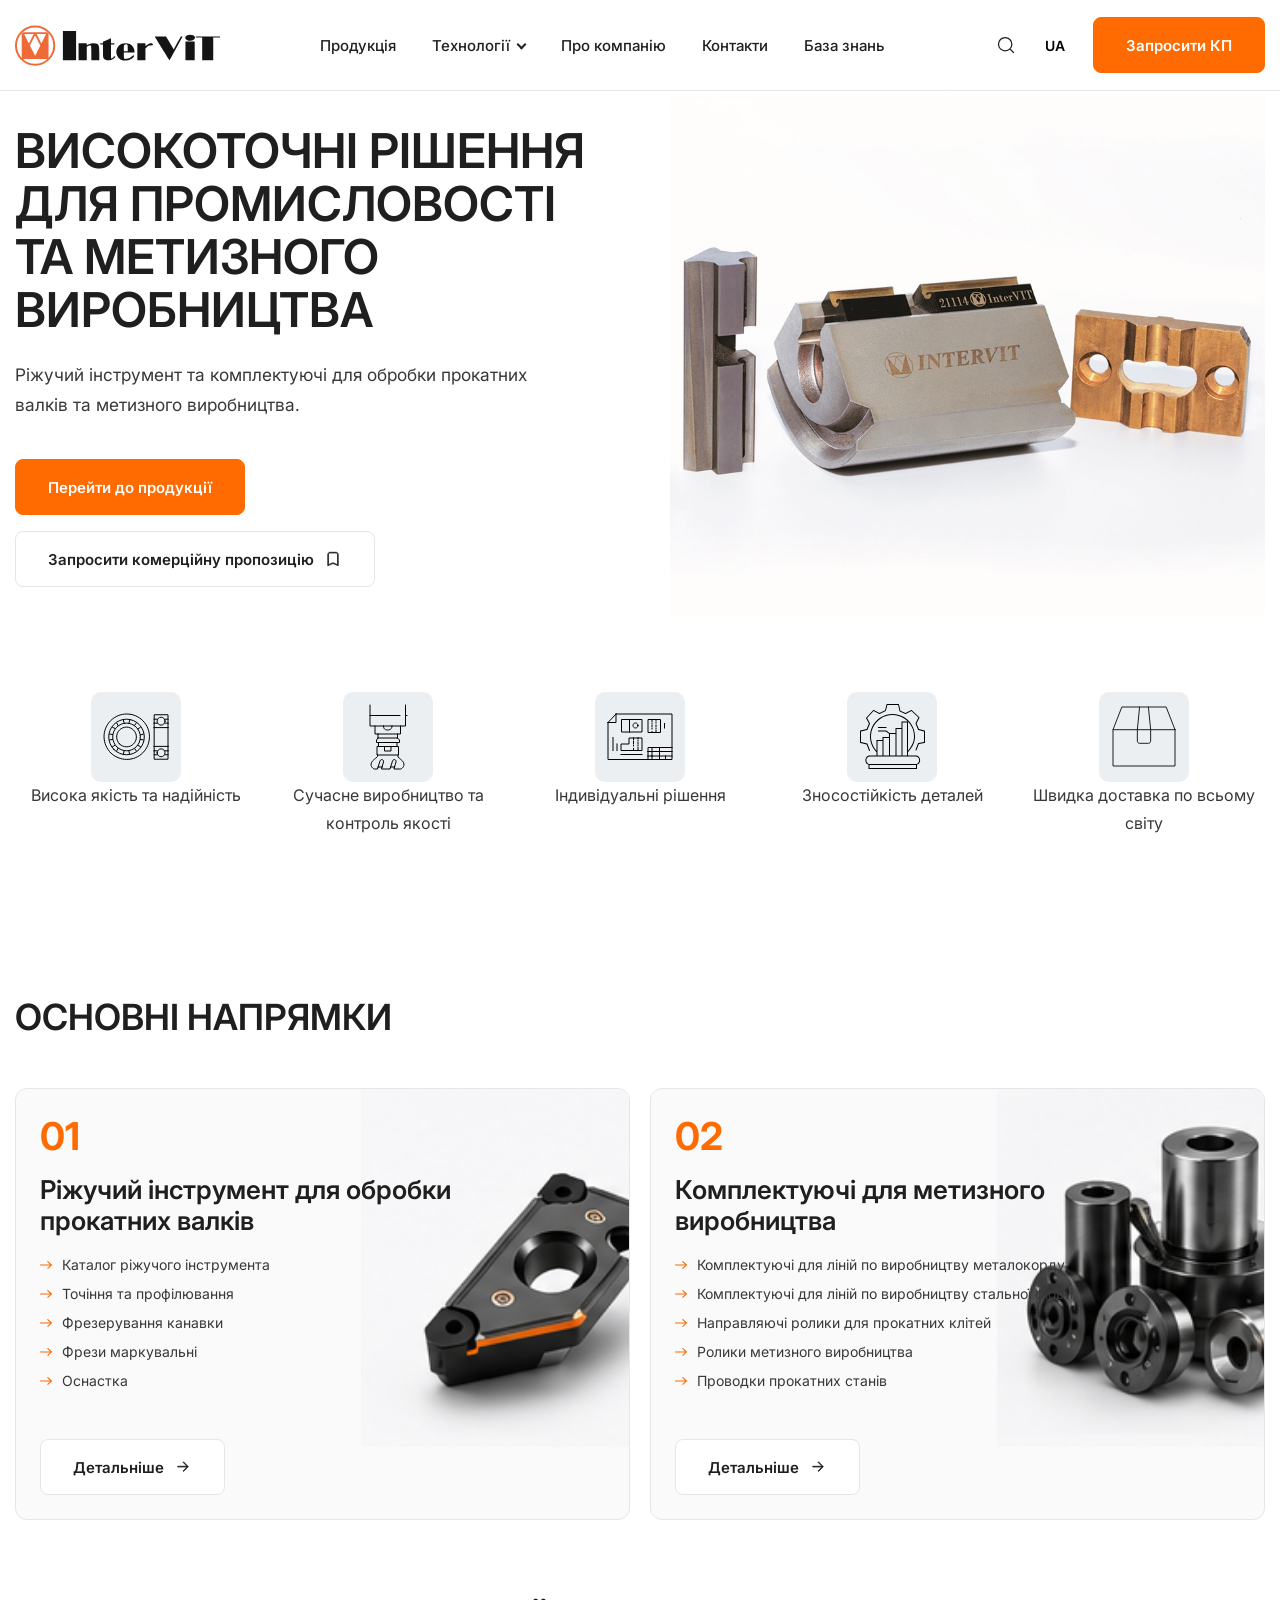
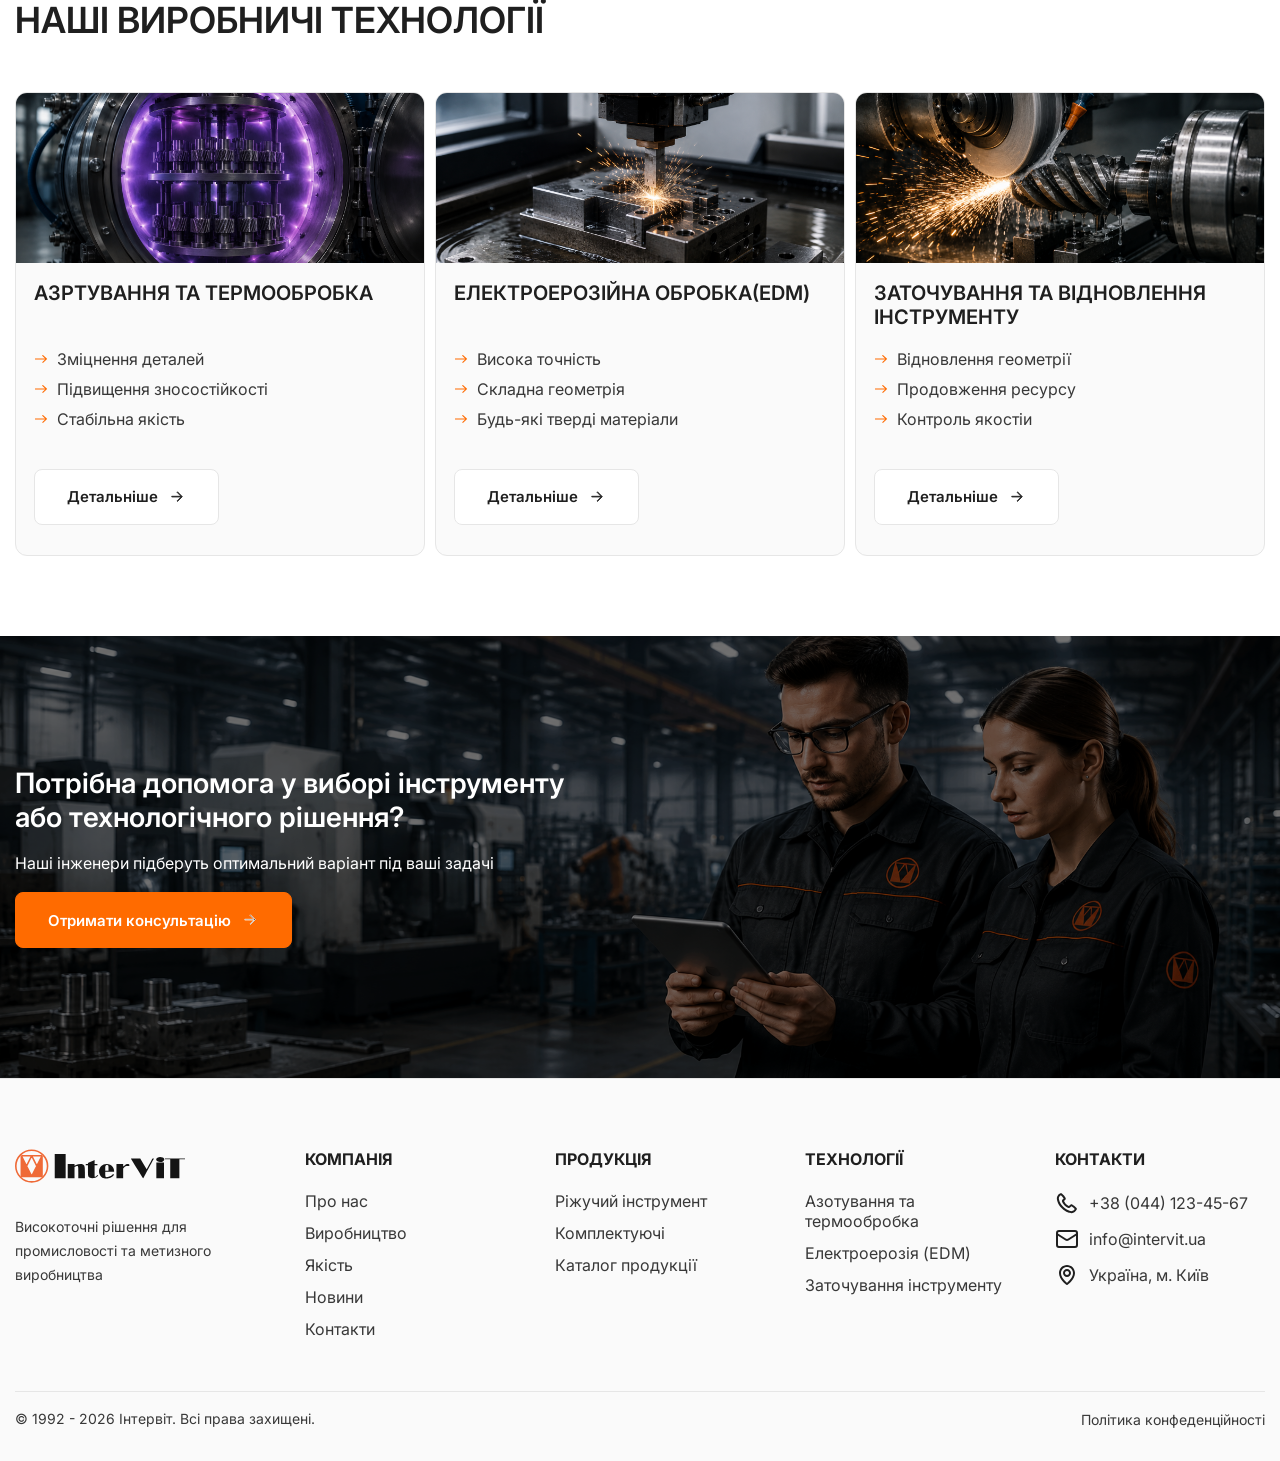
==== commit 5ad8c07f: "wer" ====
--- a/index.html
+++ b/index.html
@@ -43,7 +43,7 @@
                         </ul>
                     </li>
                     <li class="menu__item">
-                        <a href="#" class="menu__link">
+                        <a href="about.html" class="menu__link">
                             Про компанію
                         </a>
                     </li>
@@ -87,19 +87,13 @@
                 </a>
 
                 <button class="burger">
-
                     <span></span>
                     <span></span>
                     <span></span>
-
                 </button>
-
-            </div>
-
-        </div>
-
+            </div>
+        </div>
     </div>
-
 </header>
 
 <main>
@@ -108,9 +102,9 @@
         <div class="container">
             <div class="hero__wrapper">
                 <div class="hero__content">
-                    <span class="hero__subtitle">
+                    <!-- <span class="hero__subtitle">
                         Високоточні рішення
-                    </span>
+                    </span> -->
                     <h1 class="hero__title">
                         ВИСОКОТОЧНІ РІШЕННЯ ДЛЯ ПРОМИСЛОВОСТІ ТА МЕТИЗНОГО ВИРОБНИЦТВА
                     </h1>
--- a/css/style.css
+++ b/css/style.css
@@ -1246,10 +1246,10 @@
 }
 
 .product-tabs__nav {
-  display: -webkit-box;
-  display: -ms-flexbox;
-  display: flex;
-  gap: 12px;
+  position: sticky;
+  top: 72px;
+  z-index: 15;
+  background: #fff;
   margin-bottom: 45px;
   border-bottom: 1px solid #e6e6e6;
 }
@@ -1317,13 +1317,6 @@
   font-weight: 600;
 }
 
-.product-tabs__nav {
-  position: sticky;
-  top: 90px;
-  z-index: 15;
-  background: #fff;
-}
-
 .catalog-page {
   padding: 140px 0 100px;
 }
@@ -1607,7 +1600,7 @@
 
 .page-hero__wrapper {
   display: grid;
-  grid-template-columns: 520px 1fr;
+  grid-template-columns: 620px 1fr;
   gap: 70px;
   -webkit-box-align: center;
       -ms-flex-align: center;
@@ -1673,6 +1666,95 @@
 }
 
 /*======================================
+=            Mission               =
+======================================*/
+.section-heading {
+  margin-bottom: 50px;
+}
+
+.mission__content {
+  display: grid;
+  grid-template-columns: 1fr 1fr;
+  gap: 20px;
+}
+
+/*======================================
+=            stats-block               =
+======================================*/
+.stats-block {
+  display: grid;
+  grid-template-columns: 1fr 1fr;
+  gap: 50px;
+  padding: 20px;
+  border-radius: 10px;
+  overflow: hidden;
+}
+
+.stat {
+  text-align: start;
+  position: relative;
+  opacity: 0;
+  -webkit-transform: translateY(50px);
+          transform: translateY(50px);
+  -webkit-transition: opacity 2s ease, -webkit-transform 1s ease;
+  transition: opacity 2s ease, -webkit-transform 1s ease;
+  transition: opacity 2s ease, transform 1s ease;
+  transition: opacity 2s ease, transform 1s ease, -webkit-transform 1s ease;
+}
+
+.stat.visible {
+  opacity: 1;
+  -webkit-transform: translateY(0);
+          transform: translateY(0);
+}
+
+.line-container {
+  width: 50px;
+  margin: 0 auto 10px auto;
+  overflow: hidden;
+  position: relative;
+}
+
+.line {
+  width: 0;
+  height: 2px;
+  background-color: #1f1f1f;
+  position: absolute;
+  left: 0;
+  -webkit-transition: width 2s ease;
+  transition: width 2s ease;
+}
+
+.line.visible {
+  width: 100%;
+}
+
+.number__wrapp {
+  display: -webkit-box;
+  display: -ms-flexbox;
+  display: flex;
+  -webkit-box-align: center;
+      -ms-flex-align: center;
+          align-items: center;
+}
+
+.number__wrapp span {
+  font-size: 48px;
+  font-weight: bold;
+  margin: 15px 0;
+}
+
+.number {
+  font-size: 48px;
+  font-weight: bold;
+  margin: 15px 0;
+}
+
+.label {
+  font-size: 14px;
+}
+
+/*======================================
 =            Advantages               =
 ======================================*/
 .advantages {
@@ -1686,11 +1768,11 @@
 .advantages__grid {
   display: grid;
   grid-template-columns: repeat(3, 1fr);
-  gap: 30px;
+  gap: 18px;
 }
 
 .advantage-card {
-  padding: 35px;
+  padding: 20px;
   border: 1px solid #e6e6e6;
   border-radius: 20px;
   background: #fff;
@@ -1698,8 +1780,8 @@
   transition: 0.35s ease;
 }
 .advantage-card:hover {
-  -webkit-transform: translateY(-6px);
-          transform: translateY(-6px);
+  -webkit-transform: translateY(-2px);
+          transform: translateY(-2px);
   border-color: #ff6b00;
   -webkit-box-shadow: 0 15px 40px rgba(0, 0, 0, 0.08);
           box-shadow: 0 15px 40px rgba(0, 0, 0, 0.08);
@@ -1949,7 +2031,7 @@
     margin-top: 15px;
   }
   .page-hero {
-    padding: 40px 0 60px;
+    padding: 100px 0 60px;
   }
   .page-hero__wrapper {
     grid-template-columns: 1fr;
@@ -2018,7 +2100,7 @@
     font-size: 22px;
   }
   .single-product {
-    padding: 40px 0 70px;
+    padding: 100px 0 70px;
   }
   .product-gallery__main {
     height: 360px;
@@ -2056,7 +2138,7 @@
     -webkit-box-flex: 0;
         -ms-flex: none;
             flex: none;
-    padding: 15px 20px;
+    padding: 15px;
   }
   .spec-table__row {
     grid-template-columns: 1fr;
@@ -2092,6 +2174,9 @@
   .advantage-card__icon svg {
     width: 28px;
     height: 28px;
+  }
+  .mission__content {
+    grid-template-columns: 1fr;
   }
   .footer__wrapper {
     -webkit-box-orient: vertical;
@@ -2196,12 +2281,23 @@
     width: 38px;
     height: 38px;
   }
-  .page-hero {
-    padding: 30px 0 50px;
+  .btn--product {
+    padding: 7px 14px;
+    font-size: 14px;
+    height: 38px;
+  }
+  .product-tabs__btn {
+    font-size: 14px;
+  }
+  .product-info__row {
+    padding: 10px 0;
   }
   .page-hero__image {
     min-height: 260px;
   }
+  .section-heading {
+    margin-bottom: 15px;
+  }
   .page-hero__text p {
     font-size: 16px;
   }
@@ -2214,6 +2310,9 @@
   .advantage-card p {
     font-size: 15px;
   }
+  .stats-block {
+    grid-template-columns: 1fr;
+  }
   .footer__menus {
     grid-template-columns: repeat(1, 1fr);
   }
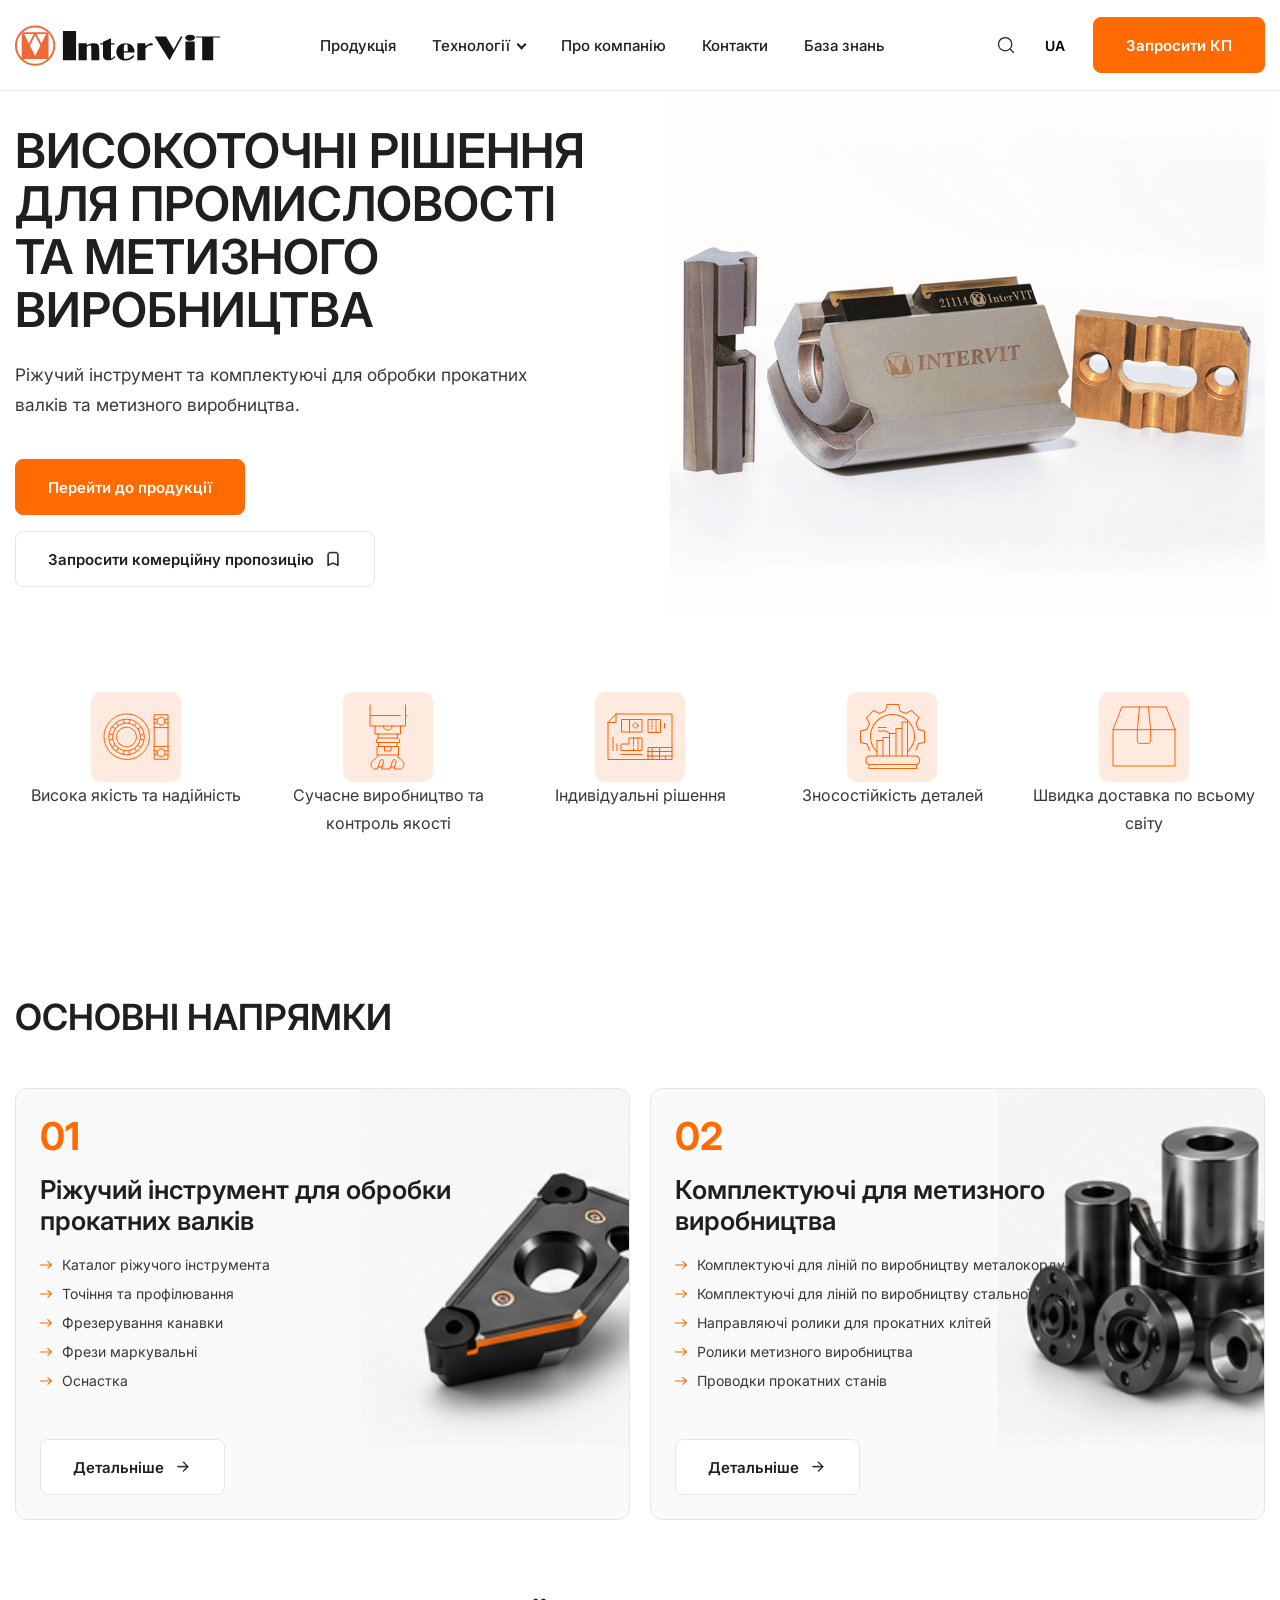
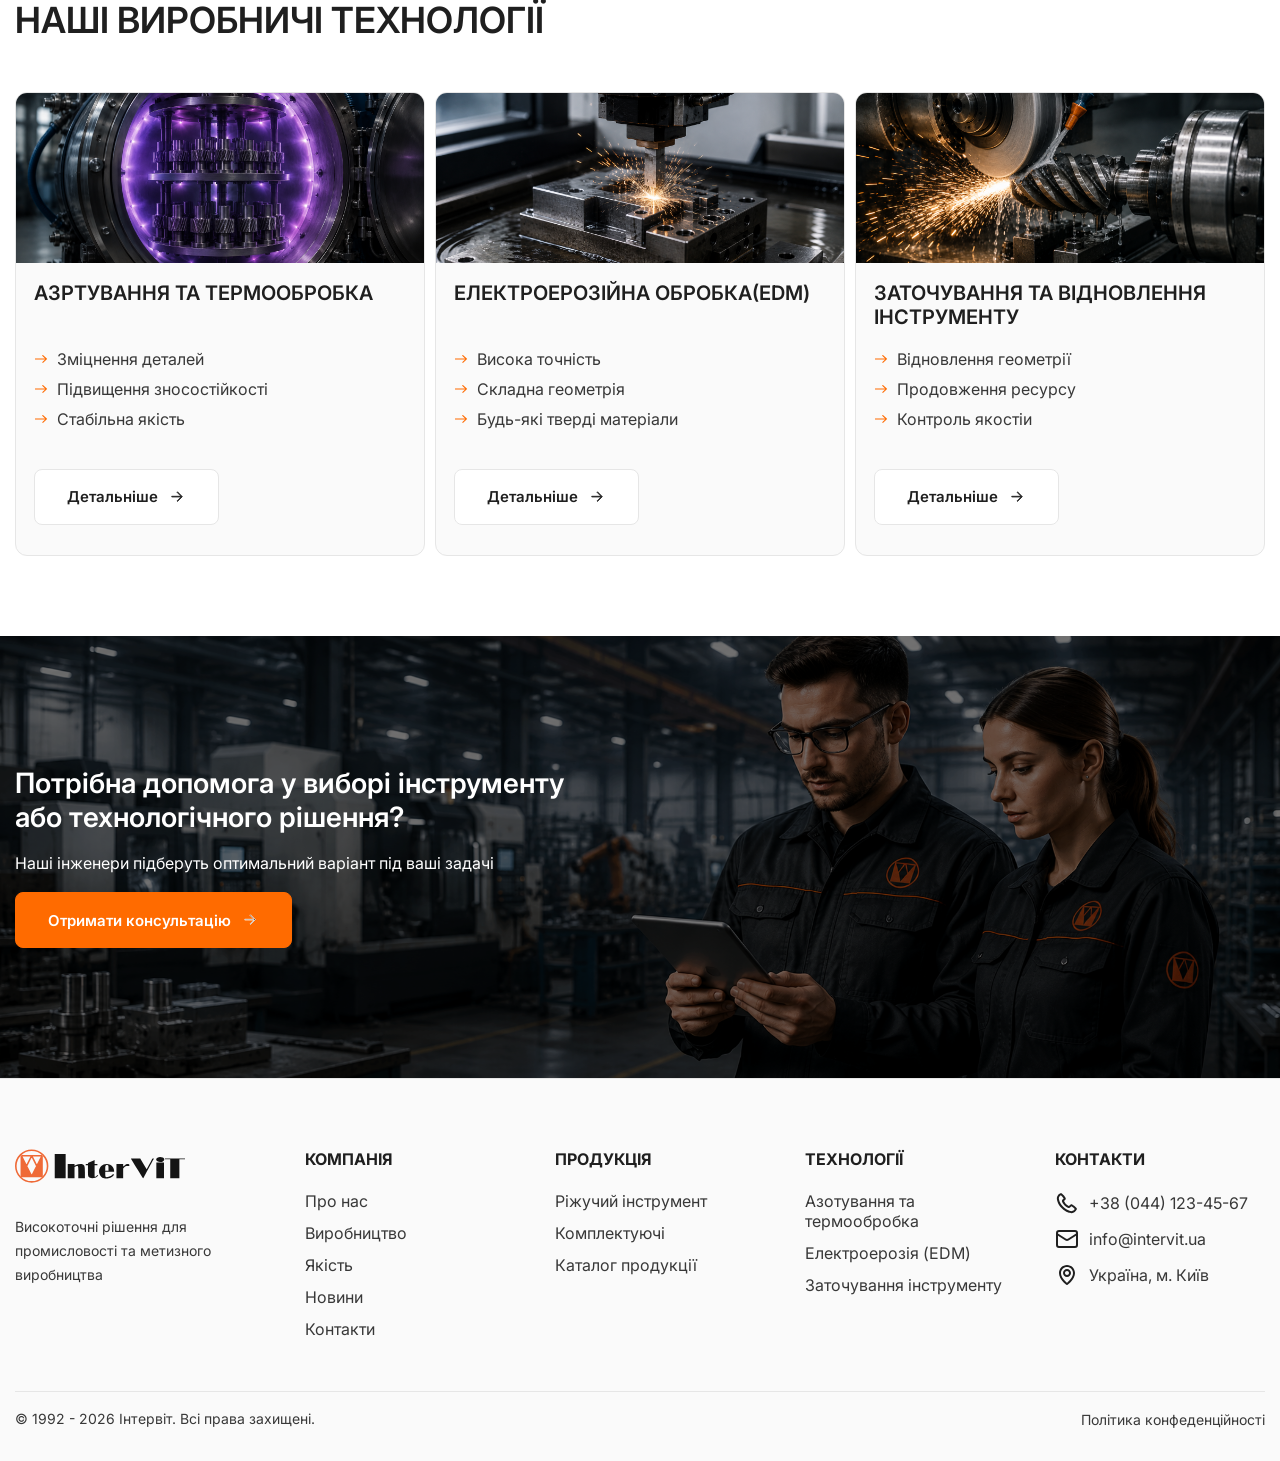
==== commit 6985df3c: "dfdf" ====
--- a/index.html
+++ b/index.html
@@ -48,7 +48,7 @@
                         </a>
                     </li>
                     <li class="menu__item">
-                        <a href="#" class="menu__link">
+                        <a href="contacts.html" class="menu__link">
                             Контакти
                         </a>
                     </li>
@@ -114,10 +114,10 @@
                         та метизного виробництва.
                     </p>
                     <div class="hero__buttons">
-                        <a href="#" class="btn btn--primary">
+                        <a href="products.html" class="btn btn--primary">
                             Перейти до продукції
                         </a>
-                        <a href="#" class="btn btn--secondary">
+                        <a href="contacts.html" class="btn btn--secondary">
                             Запросити комерційну пропозицію
                             <svg xmlns="http://www.w3.org/2000/svg" width="24" height="24" viewBox="0 0 24 24" fill="none">
                                 <path d="M8 3H16C16.7956 3 17.5587 3.31607 18.1213 3.87868C18.6839 4.44129 19 5.20435 19 6V21L12 18L5 21V6C5 5.20435 5.31607 4.44129 5.87868 3.87868C6.44129 3.31607 7.20435 3 8 3ZM8 4C7.46957 4 6.96086 4.21071 6.58579 4.58579C6.21071 4.96086 6 5.46957 6 6V19.5L12 16.94L18 19.5V6C18 5.46957 17.7893 4.96086 17.4142 4.58579C17.0391 4.21071 16.5304 4 16 4H8Z" fill="#1F1F1F"/>
@@ -137,37 +137,38 @@
             <div class="advantges__wrapper">
                 <div class="advantges-card">
                     <svg xmlns="http://www.w3.org/2000/svg" width="90" height="90" viewBox="0 0 90 90" fill="none">
-                        <rect width="90" height="90" rx="10" fill="#EBEFF2"/>
-                        <path d="M45.2779 58.9645L43.8683 56.8212M46.8329 53.3624L49.4706 54.7719M27.0687 33.5982L25.7123 31.0136M24.1041 36.5629L21.5197 35.2063M52.2947 47.9538L49.4706 47.4332M49.4705 42.9862L52.2947 42.0245M21.5197 47.4332L18.6955 47.9538M18.6955 42.0245L21.6336 42.4921M49.4705 35.2064L46.8329 37.057M43.3742 33.5982L45.2779 31.0138M27.0687 56.3271L25.7123 58.9645M21.5197 54.7719L23.61 53.3624M38.9273 27.6689L37.939 31.1276M33.2198 31.3415L32.2262 27.5026M37.939 58.9645L38.4597 61.7887M32.5305 61.7887L32.998 58.9645M77 35.6011H63.165M77 35.6011V31.1542M77 35.6011L77 54.3771M63.165 35.6011V31.1542M63.165 35.6011V54.3771M63.165 31.1542V22.7544H77V31.1542M63.165 31.1542H66.1031M77 31.1542C77 31.1542 75.3595 31.1542 74.0088 31.1542M63.165 54.3771H77M63.165 54.3771V58.8241M77 54.3771V58.8241M77 58.8241L77 67.2239H63.165V58.8241M77 58.8241H74.0088M63.165 58.8241H66.1297M63.165 27.2013H66.1031M74.0088 27.2013H77M77 62.7769H74.0088M66.1031 62.7769H63.165M28.5074 51.9768C24.6482 48.1176 24.6482 41.8606 28.5074 38.0014C32.3666 34.1422 38.6236 34.1422 42.4828 38.0014C46.342 41.8606 46.342 48.1176 42.4828 51.9768C38.6236 55.8361 32.3666 55.8361 28.5074 51.9768ZM22.9173 57.567C15.9707 50.6204 15.9707 39.3578 22.9173 32.4113C29.8638 25.4647 41.1265 25.4647 48.073 32.4113C55.0196 39.3578 55.0196 50.6204 48.073 57.567C41.1264 64.5136 29.8638 64.5136 22.9173 57.567ZM19.6571 60.8006C10.781 51.9245 10.781 37.5333 19.6571 28.6572C28.5333 19.781 42.9244 19.781 51.8006 28.6572C60.6768 37.5333 60.6768 51.9245 51.8006 60.8006C42.9244 69.6768 28.5333 69.6768 19.6571 60.8006ZM25.7124 54.7719C20.3095 49.369 20.3095 40.6092 25.7124 35.2063C31.1153 29.8034 39.8751 29.8035 45.278 35.2063C50.6809 40.6092 50.6809 49.369 45.278 54.7719C39.8751 60.1748 31.1153 60.1748 25.7124 54.7719ZM74.0354 29.1778C74.0354 31.3608 72.2656 33.1306 70.0825 33.1306C67.8994 33.1306 66.1297 31.3608 66.1297 29.1778C66.1297 26.9947 67.8994 25.2249 70.0825 25.2249C72.2656 25.2249 74.0354 26.9947 74.0354 29.1778ZM66.1297 60.8005C66.1297 58.6174 67.8994 56.8477 70.0825 56.8477C72.2656 56.8477 74.0354 58.6174 74.0354 60.8005C74.0354 62.9836 72.2656 64.7534 70.0825 64.7534C67.8994 64.7534 66.1297 62.9836 66.1297 60.8005Z" stroke="black" stroke-linecap="square" stroke-linejoin="round"/>
+                        <rect width="90" height="90" rx="10" fill="#FEEADF"/>
+                        <path d="M45.2779 58.9645L43.8683 56.8212M46.8329 53.3624L49.4706 54.7719M27.0687 33.5982L25.7123 31.0136M24.1041 36.5629L21.5197 35.2063M52.2947 47.9538L49.4706 47.4332M49.4705 42.9862L52.2947 42.0245M21.5197 47.4332L18.6955 47.9538M18.6955 42.0245L21.6336 42.4921M49.4705 35.2064L46.8329 37.057M43.3742 33.5982L45.2779 31.0138M27.0687 56.3271L25.7123 58.9645M21.5197 54.7719L23.61 53.3624M38.9273 27.6689L37.939 31.1276M33.2198 31.3415L32.2262 27.5026M37.939 58.9645L38.4597 61.7887M32.5305 61.7887L32.998 58.9645M77 35.6011H63.165M77 35.6011V31.1542M77 35.6011L77 54.3771M63.165 35.6011V31.1542M63.165 35.6011V54.3771M63.165 31.1542V22.7544H77V31.1542M63.165 31.1542H66.1031M77 31.1542C77 31.1542 75.3595 31.1542 74.0088 31.1542M63.165 54.3771H77M63.165 54.3771V58.8241M77 54.3771V58.8241M77 58.8241L77 67.2239H63.165V58.8241M77 58.8241H74.0088M63.165 58.8241H66.1297M63.165 27.2013H66.1031M74.0088 27.2013H77M77 62.7769H74.0088M66.1031 62.7769H63.165M28.5074 51.9768C24.6482 48.1176 24.6482 41.8606 28.5074 38.0014C32.3666 34.1422 38.6236 34.1422 42.4828 38.0014C46.342 41.8606 46.342 48.1176 42.4828 51.9768C38.6236 55.8361 32.3666 55.8361 28.5074 51.9768ZM22.9173 57.567C15.9707 50.6204 15.9707 39.3578 22.9173 32.4113C29.8638 25.4647 41.1265 25.4647 48.073 32.4113C55.0196 39.3578 55.0196 50.6204 48.073 57.567C41.1264 64.5136 29.8638 64.5136 22.9173 57.567ZM19.6571 60.8006C10.781 51.9245 10.781 37.5333 19.6571 28.6572C28.5333 19.781 42.9244 19.781 51.8006 28.6572C60.6768 37.5333 60.6768 51.9245 51.8006 60.8006C42.9244 69.6768 28.5333 69.6768 19.6571 60.8006ZM25.7124 54.7719C20.3095 49.369 20.3095 40.6092 25.7124 35.2063C31.1153 29.8034 39.8751 29.8035 45.278 35.2063C50.6809 40.6092 50.6809 49.369 45.278 54.7719C39.8751 60.1748 31.1153 60.1748 25.7124 54.7719ZM74.0354 29.1778C74.0354 31.3608 72.2656 33.1306 70.0825 33.1306C67.8994 33.1306 66.1297 31.3608 66.1297 29.1778C66.1297 26.9947 67.8994 25.2249 70.0825 25.2249C72.2656 25.2249 74.0354 26.9947 74.0354 29.1778ZM66.1297 60.8005C66.1297 58.6174 67.8994 56.8477 70.0825 56.8477C72.2656 56.8477 74.0354 58.6174 74.0354 60.8005C74.0354 62.9836 72.2656 64.7534 70.0825 64.7534C67.8994 64.7534 66.1297 62.9836 66.1297 60.8005Z" stroke="#FE5F06" stroke-linecap="square" stroke-linejoin="round"/>
                     </svg>
                     <p>Висока якість та надійність</p>
                 </div>
                 <div class="advantges-card">
                     <svg xmlns="http://www.w3.org/2000/svg" width="90" height="90" viewBox="0 0 90 90" fill="none">
-                    <rect width="90" height="90" rx="10" fill="#EBEFF2"/>
-                    <path d="M27 13V34H40.5M62.5 23.5V34H49M62.5 23.5V13M62.5 23.5H64M40.5 34C40.5 35.5 40.9 38 44.5 38C48.1 38 49 36 49 34M40.5 34H49M27 23.5H57M32 34V42H35M57.5 34V42H54.5M35 46L33.5 48V50.5H35.5M35 46H54.5M35 46V42M54.5 46L56.5 48V50.5H54M54.5 46V42M35 42H54.5M35.5 50.5V54.5M35.5 50.5H54M35.5 54.5H34V63H34.5M35.5 54.5H41.5M54 50.5V54.5M54 54.5H48M54 54.5H55.5V63H34.5M41.5 54.5V59H48V54.5M41.5 54.5H48M35.125 75L34.5 77H31.5C30.5 77 29 75.5 28.5 74.5C28 73.5 27.5 71 29.5 69C31.6479 67.0474 31.8521 66.9526 34 65L34.5 64.5V63M35.125 75L37 69C38 66.5 41 67.5 40.5 70C39.9567 71.9017 39.4595 73.5266 39.0397 75M35.125 75H39.0397M39.0397 75C38.8414 75.6961 38.6604 76.3583 38.5 77H47L47.625 75M47.625 75L49.5 69C50.5 66.5 53.5 67.5 53 70C52.4567 71.9017 51.9595 73.5266 51.5397 75H51.5M47.625 75H51.5M51.5 75C51.3017 75.6961 51.1207 76.3583 50.9603 77H57.5C58.5 77 60 75.5 60.5 74.5C61 73.5 61.5 71 59.5 69C57.3521 67.0474 57.1479 66.9526 55 65V63" stroke="black" stroke-linecap="round"/>
+                    <rect width="90" height="90" rx="10" fill="#FEEADF"/>
+                    <path d="M27 13V34H40.5M62.5 23.5V34H49M62.5 23.5V13M62.5 23.5H64M40.5 34C40.5 35.5 40.9 38 44.5 38C48.1 38 49 36 49 34M40.5 34H49M27 23.5H57M32 34V42H35M57.5 34V42H54.5M35 46L33.5 48V50.5H35.5M35 46H54.5M35 46V42M54.5 46L56.5 48V50.5H54M54.5 46V42M35 42H54.5M35.5 50.5V54.5M35.5 50.5H54M35.5 54.5H34V63H34.5M35.5 54.5H41.5M54 50.5V54.5M54 54.5H48M54 54.5H55.5V63H34.5M41.5 54.5V59H48V54.5M41.5 54.5H48M35.125 75L34.5 77H31.5C30.5 77 29 75.5 28.5 74.5C28 73.5 27.5 71 29.5 69C31.6479 67.0474 31.8521 66.9526 34 65L34.5 64.5V63M35.125 75L37 69C38 66.5 41 67.5 40.5 70C39.9567 71.9017 39.4595 73.5266 39.0397 75M35.125 75H39.0397M39.0397 75C38.8414 75.6961 38.6604 76.3583 38.5 77H47L47.625 75M47.625 75L49.5 69C50.5 66.5 53.5 67.5 53 70C52.4567 71.9017 51.9595 73.5266 51.5397 75H51.5M47.625 75H51.5M51.5 75C51.3017 75.6961 51.1207 76.3583 50.9603 77H57.5C58.5 77 60 75.5 60.5 74.5C61 73.5 61.5 71 59.5 69C57.3521 67.0474 57.1479 66.9526 55 65V63" stroke="#FE5F06" stroke-linecap="round"/>
                     </svg>
                     <p>Сучасне виробництво та контроль якості</p>
                 </div>
                 <div class="advantges-card">
                     <svg xmlns="http://www.w3.org/2000/svg" width="90" height="90" viewBox="0 0 90 90" fill="none">
-                    <rect width="90" height="90" rx="10" fill="#EBEFF2"/>
-                    <path d="M21 22L13 30.5M21 22H77V67.5H13V30.5M21 22V30.5H13M34.5 27.5H26.5V40H34.5M34.5 27.5H47V40H34.5M34.5 27.5V40M69.5 31.5V36M61 27.5H53V40.5H57M61 27.5H65.5V40.5H61M61 27.5V28.5M61 40.5H57M61 40.5V38.5M57 40.5V39.5M61 30V31M61 33V34.5M61 36V37M57 28.5V29.5M57 31V32M57 33.5V34.5M57 36V37M43 58.5H47V46H43M43 58.5H38.5M43 58.5V55.5M38.5 58.5H26V52H34V46H38.5M38.5 58.5V56.5M22 52V58.5M18 45.5V58.5M38.5 46H43M38.5 46V47.5M43 46V46.75M38.5 49V51.5M38.5 53V54M43 48.25V49M43 50.5V52M43 53.25V54M26 62.5H47M57 55.5H53V59.5M57 55.5V59.5M57 55.5H64.5M57 59.5V64M57 59.5H53M57 59.5H64.5M57 64V67.5M57 64H64.5M57 64H53M64.5 55.5H77M64.5 55.5V59.5M64.5 67.5V64M64.5 64V59.5M64.5 64H77M64.5 59.5H77M53 59.5V64M53 67.5V64M70.5 67.5V64M43 33.5C43 34.8807 41.8807 36 40.5 36C39.1193 36 38 34.8807 38 33.5C38 32.1193 39.1193 31 40.5 31C41.8807 31 43 32.1193 43 33.5Z" stroke="black" stroke-linecap="square"/>
+                    <rect width="90" height="90" rx="10" fill="#FEEADF"/>
+                    <path d="M21 22L13 30.5M21 22H77V67.5H13V30.5M21 22V30.5H13M34.5 27.5H26.5V40H34.5M34.5 27.5H47V40H34.5M34.5 27.5V40M69.5 31.5V36M61 27.5H53V40.5H57M61 27.5H65.5V40.5H61M61 27.5V28.5M61 40.5H57M61 40.5V38.5M57 40.5V39.5M61 30V31M61 33V34.5M61 36V37M57 28.5V29.5M57 31V32M57 33.5V34.5M57 36V37M43 58.5H47V46H43M43 58.5H38.5M43 58.5V55.5M38.5 58.5H26V52H34V46H38.5M38.5 58.5V56.5M22 52V58.5M18 45.5V58.5M38.5 46H43M38.5 46V47.5M43 46V46.75M38.5 49V51.5M38.5 53V54M43 48.25V49M43 50.5V52M43 53.25V54M26 62.5H47M57 55.5H53V59.5M57 55.5V59.5M57 55.5H64.5M57 59.5V64M57 59.5H53M57 59.5H64.5M57 64V67.5M57 64H64.5M57 64H53M64.5 55.5H77M64.5 55.5V59.5M64.5 67.5V64M64.5 64V59.5M64.5 64H77M64.5 59.5H77M53 59.5V64M53 67.5V64M70.5 67.5V64M43 33.5C43 34.8807 41.8807 36 40.5 36C39.1193 36 38 34.8807 38 33.5C38 32.1193 39.1193 31 40.5 31C41.8807 31 43 32.1193 43 33.5Z" stroke="#FE5F06" stroke-linecap="square"/>
                     </svg>
                     <p>Індивідуальні рішення</p>
                 </div>
                 <div class="advantges-card">
                     <svg xmlns="http://www.w3.org/2000/svg" width="90" height="90" viewBox="0 0 90 90" fill="none">
-                    <rect width="90" height="90" rx="10" fill="#EBEFF2"/>
-                    <path fill-rule="evenodd" clip-rule="evenodd" d="M39.5149 12.3787C39.5706 12.1561 39.7706 12 40 12H51.5C51.7328 12 51.9348 12.1607 51.9872 12.3876L53.4317 18.647L58.4897 20.9461L64.2764 18.0528C64.4632 17.9594 64.6884 17.9919 64.8412 18.1345L72.3412 25.1345C72.5031 25.2857 72.5463 25.5254 72.4472 25.7236L69.5496 31.5189L71.8649 37.0758L77.6213 38.5149C77.8438 38.5706 78 38.7706 78 39V50.5C78 50.7444 77.8233 50.953 77.5822 50.9932L71.8641 51.9462L69.4667 58.1795C69.3675 58.4372 69.0782 58.5658 68.8205 58.4667C68.5628 58.3675 68.4342 58.0782 68.5333 57.8205L71.0333 51.3205C71.0969 51.1552 71.2431 51.0359 71.4178 51.0068L77 50.0764V39.3904L71.3787 37.9851C71.2254 37.9467 71.0992 37.8382 71.0385 37.6923L68.5385 31.6923C68.4826 31.5582 68.4878 31.4064 68.5528 31.2764L71.3857 25.6106L64.4128 19.1026L58.7236 21.9472C58.5887 22.0147 58.4305 22.0176 58.2931 21.9552L52.7931 19.4552C52.6514 19.3908 52.5478 19.2641 52.5128 19.1124L51.1022 13H40.3904L38.9851 18.6213C38.9497 18.7629 38.8542 18.8819 38.7236 18.9472L32.7236 21.9472C32.5828 22.0176 32.4172 22.0176 32.2764 21.9472L26.6106 19.1143L20.1117 26.0774L22.9389 31.2606C23.0115 31.3936 23.0198 31.5524 22.9615 31.6923L20.4615 37.6923C20.3995 37.8411 20.2695 37.9509 20.1124 37.9872L14 39.3978V50.1022L20.1124 51.5128C20.2743 51.5502 20.407 51.6655 20.4667 51.8205L22.9667 58.3205C23.0658 58.5782 22.9372 58.8675 22.6795 58.9667C22.4218 59.0658 22.1325 58.9372 22.0333 58.6795L19.6287 52.4275L13.3876 50.9872C13.1607 50.9348 13 50.7328 13 50.5V39C13 38.7672 13.1607 38.5652 13.3876 38.5128L19.6373 37.0706L21.9463 31.529L19.0611 26.2394C18.9579 26.0503 18.9875 25.8163 19.1345 25.6588L26.1345 18.1588C26.2857 17.9969 26.5254 17.9537 26.7236 18.0528L32.5 20.941L38.0707 18.1556L39.5149 12.3787ZM54.4999 29.5H54.9999H60.4999H60.9029C59.7848 28.3518 58.5362 27.3265 57.1768 26.4472C53.6433 24.1617 49.5168 22.9634 45.3088 23.0009C41.1007 23.0383 36.9962 24.3098 33.5039 26.6578C30.0117 29.0058 27.2852 32.327 25.6626 36.2098C24.04 40.0926 23.5925 44.3662 24.3756 48.5009C25.0783 52.2113 26.9821 55.822 29.4999 58.7166V48.5V48H29.9999H35.4999V45.5V45H35.9999H41.9999V41.7573L38.8397 39.5H31.4999H30.9999V38.5H31.4999H38.9999H39.1601L39.2905 38.5931L42.6601 41H48.4999V36.5V36H48.9999H54.4999V30V29.5ZM29.4999 60.2013C26.5118 57.0684 24.2023 52.96 23.393 48.687C22.5735 44.36 23.0418 39.8876 24.7399 35.8242C26.438 31.7609 29.2913 28.2852 32.946 25.8279C36.6007 23.3707 40.8961 22.0401 45.2999 22.0009C49.7036 21.9617 54.0221 23.2158 57.7199 25.6076C61.4177 27.9994 64.3323 31.4238 66.1025 35.4563C67.8726 39.4888 68.4204 43.9522 67.678 48.2931C66.9389 52.6145 63.9255 57.0359 60.9999 60.1968V63.5H61.007H61.0147H61.0226H61.0305H61.0384H61.0464H61.0545H61.0627H61.0709H61.0791H61.0874H61.0958H61.1043H61.1128H61.1213H61.13H61.1386H61.1474H61.1562H61.165H61.174H61.183H61.192H61.2011H61.2103H61.2195H61.2288H61.2381H61.2476H61.257H61.2666H61.2762H61.2858H61.2955H61.3053H61.3151H61.325H61.335H61.345H61.3551H61.3652H61.3754H61.3857H61.396H61.4064H61.4169H61.4274H61.4379H61.4486H61.4593H61.47H61.4808H61.4917H61.5026H61.5136H61.5247H61.5358H61.547H61.5583H61.5696H61.5809H61.5924H61.6038H61.6154H61.627H61.6387H61.6504H61.6622H61.6741H61.686H61.698H61.71H61.7221H61.7343H61.7465H61.7588H61.7712H61.7836H61.7961H61.8086H61.8212H61.8339H61.8466H61.8594H61.8722H61.8852H61.8981H61.9112H61.9243H61.9374H61.9506H61.9639H61.9773H61.9907H62.0042H62.0177H62.0313H62.0449H62.0587H62.0725H62.0863H62.1002H62.1142H62.1282H62.1423H62.1565H62.1707H62.185H62.1993H62.2137H62.2282H62.2427H62.2573H62.272H62.2867H62.3015H62.3163H62.3312H62.3462H62.3612H62.3763H62.3915H62.4067H62.422H62.4374H62.4528H62.4682H62.4838H62.4994H62.515H62.5308H62.5466H62.5624H62.5783H62.5943H62.6104H62.6265H62.6426H62.6589H62.6752H62.6915H62.7079H62.7244H62.741H62.7576H62.7743H62.791H62.8078H62.8247H62.8416H62.8586H62.8757H62.8928H62.91H62.9272H62.9445H62.9619H62.9793H62.9968H63.0144H63.032H63.0497H63.0675H63.0853H63.1032H63.1211H63.1391H63.1572H63.1754H63.1936H63.2118H63.2302H63.2486H63.267H63.2855H63.3041H63.3228H63.3415H63.3603H63.3791H63.398H63.417H63.436H63.4551H63.4743H63.4935H63.5128H63.5322H63.5516H63.5711H63.5906H63.6103H63.6299H63.6497H63.6695H63.6894H63.7093H63.7293H63.7494H63.7695H63.7897H63.81H63.8303H63.8507H63.8711H63.8917H63.9122H63.9329H63.9536H63.9744H63.9952H64.0161H64.0371H64.0582H64.0793H64.1004H64.1217H64.143H64.1643H64.1858H64.2072H64.2288H64.2504H64.2721H64.2939H64.3157H64.3376H64.3595H64.3815H64.4036H64.4258H64.448H64.4703H64.4926H64.515H64.5375H64.56H64.5826H64.6053H64.628H64.6508H64.6737H64.6966H64.7196H64.7427H64.7658H64.789H64.8123H64.8356H64.859H64.8824H64.906H64.9295H64.9532H64.9769H65.0007H65.0246H65.0485H65.0725H65.0965H65.1206H65.1448H65.169H65.1934H65.2177H65.2422H65.2667H65.2913H65.3159H65.3406H65.3654H65.3902H65.4151H65.4401H65.4652H65.4903H65.5154H65.5407H65.566H65.5914H65.6168H65.6423H65.6679H65.6935H65.7192H65.745H65.7708H65.7967H65.8227H65.8487H65.8748H65.901H65.9273H65.9536H65.9799H66.0064H66.0329H66.0594H66.0861H66.1128H66.1396H66.1664H66.1933H66.2203H66.2473H66.2744H66.3016H66.3288H66.3561H66.3835H66.411H66.4385H66.466H66.4937H66.5214H66.5492H66.577H66.6049H66.6329H66.661H66.6891H66.7172H66.7455H66.7738H66.8022H66.8306H66.8592H66.8877H66.9164H66.9451H66.9739H67.0028H67.0317H67.0607H67.0897H67.1189H67.1481H67.1773H67.2066H67.236H67.2655H67.295H67.3246H67.3543H67.384H67.4138H67.4437H67.4737H67.5037H67.5337H67.5639H67.5941H67.6244H67.6547H67.6851H67.7156H67.7462H67.7768H67.8075H67.8382H67.8691H67.9H67.9309H67.9619H67.993H68.0242H68.0554H68.0867H68.1181H68.1495H68.1811H68.2126H68.2443H68.276H68.3078H68.3396H68.3715H68.4035H68.4356H68.4677H68.4999C69.916 63.5 71.0333 64.0159 71.8161 64.83C72.5915 65.6364 73.0144 66.7089 73.1059 67.7954C73.2777 69.8357 72.2729 72.0841 70 72.7835V76.5V77H69.5H22H21.5V76.5V72.7835C19.2271 72.0842 18.2223 69.8358 18.3941 67.7955C18.4856 66.7089 18.9084 65.6365 19.6838 64.8301C20.4666 64.016 21.5838 63.5 22.9999 63.5H23.0321H23.0642H23.0962H23.1281H23.1599H23.1916H23.2232H23.2548H23.2862H23.3176H23.3489H23.3801H23.4111H23.4421H23.4731H23.5039H23.5346H23.5652H23.5958H23.6263H23.6566H23.6869H23.7171H23.7472H23.7772H23.8072H23.837H23.8667H23.8964H23.926H23.9555H23.9849H24.0142H24.0434H24.0725H24.1016H24.1305H24.1594H24.1882H24.2169H24.2455H24.274H24.3025H24.3308H24.3591H24.3872H24.4153H24.4433H24.4713H24.4991H24.5268H24.5545H24.5821H24.6096H24.637H24.6643H24.6915H24.7187H24.7457H24.7727H24.7996H24.8264H24.8531H24.8798H24.9063H24.9328H24.9592H24.9855H25.0117H25.0378H25.0639H25.0898H25.1157H25.1415H25.1672H25.1929H25.2184H25.2439H25.2693H25.2946H25.3198H25.3449H25.37H25.3949H25.4198H25.4446H25.4694H25.494H25.5186H25.543H25.5674H25.5918H25.616H25.6401H25.6642H25.6882H25.7121H25.736H25.7597H25.7834H25.807H25.8305H25.8539H25.8773H25.9005H25.9237H25.9468H25.9699H25.9928H26.0157H26.0385H26.0612H26.0838H26.1064H26.1288H26.1512H26.1736H26.1958H26.218H26.24H26.2621H26.284H26.3058H26.3276H26.3493H26.3709H26.3925H26.4139H26.4353H26.4566H26.4778H26.499H26.5201H26.5411H26.562H26.5828H26.6036H26.6243H26.6449H26.6655H26.6859H26.7063H26.7266H26.7469H26.767H26.7871H26.8071H26.8271H26.8469H26.8667H26.8864H26.9061H26.9256H26.9451H26.9646H26.9839H27.0032H27.0224H27.0415H27.0605H27.0795H27.0984H27.1172H27.136H27.1546H27.1732H27.1918H27.2102H27.2286H27.2469H27.2652H27.2833H27.3014H27.3195H27.3374H27.3553H27.3731H27.3908H27.4085H27.4261H27.4436H27.4611H27.4785H27.4958H27.513H27.5302H27.5473H27.5643H27.5812H27.5981H27.6149H27.6317H27.6484H27.665H27.6815H27.698H27.7144H27.7307H27.7469H27.7631H27.7792H27.7953H27.8113H27.8272H27.843H27.8588H27.8745H27.8901H27.9057H27.9212H27.9366H27.952H27.9673H27.9825H27.9977H28.0128H28.0278H28.0427H28.0576H28.0725H28.0872H28.1019H28.1165H28.1311H28.1456H28.16H28.1743H28.1886H28.2029H28.217H28.2311H28.2451H28.2591H28.273H28.2868H28.3006H28.3143H28.3279H28.3415H28.355H28.3684H28.3818H28.3951H28.4084H28.4216H28.4347H28.4477H28.4607H28.4736H28.4865H28.4993H28.512H28.5247H28.5373H28.5499H28.5624H28.5748H28.5871H28.5994H28.6117H28.6238H28.6359H28.648H28.66H28.6719H28.6837H28.6955H28.7073H28.7189H28.7306H28.7421H28.7536H28.765H28.7764H28.7877H28.7989H28.8101H28.8213H28.8323H28.8433H28.8543H28.8651H28.876H28.8867H28.8974H28.9081H28.9187H28.9292H28.9396H28.9501H28.9604H28.9707H28.9809H28.9911H29.0012H29.0112H29.0212H29.0312H29.0411H29.0509H29.0606H29.0703H29.08H29.0896H29.0991H29.1086H29.118H29.1273H29.1367H29.1459H29.1551H29.1642H29.1733H29.1823H29.1913H29.2002H29.209H29.2178H29.2265H29.2352H29.2438H29.2524H29.2609H29.2694H29.2778H29.2861H29.2944H29.3027H29.3108H29.319H29.327H29.3351H29.343H29.3509H29.3588H29.3666H29.3743H29.382H29.3897H29.3973H29.4048H29.4123H29.4197H29.4271H29.4344H29.4416H29.4489H29.456H29.4631H29.4702H29.4772H29.4841H29.491H29.4979H29.4999V60.2013ZM60.9999 58.6988C63.6129 55.6887 66.0603 51.8196 66.6923 48.1245C67.4017 43.9765 66.8783 39.7115 65.1868 35.8582C64.1649 33.5303 62.7439 31.4145 60.9999 29.6002V30V58.6988ZM54.4999 37H49.4999V41.5V63.5H54.4999V37ZM55.4999 63.5H59.9999V30.5H55.4999V36.5V63.5ZM48.4999 63.5V42H42.9999V45.5V63.5H48.4999ZM41.9999 63.5V46H36.4999V48.5V63.5H41.9999ZM35.4999 63.5V49H30.4999V63.5H35.4999ZM22.5 72.9778V76H69V72.9778C68.8374 72.9925 68.6707 73 68.4999 73H68.4673H68.4341H68.4002H68.3657H68.3305H68.2947H68.2582H68.2211H68.1833H68.1449H68.1058H68.0661H68.0258H67.9849H67.9433H67.9011H67.8582H67.8148H67.7707H67.7261H67.6808H67.6349H67.5884H67.5413H67.4935H67.4452H67.3963H67.3468H67.2967H67.2461H67.1948H67.1429H67.0905H67.0375H66.9839H66.9298H66.875H66.8197H66.7639H66.7075H66.6505H66.5929H66.5348H66.4762H66.417H66.3573H66.297H66.2361H66.1748H66.1129H66.0504H65.9874H65.9239H65.8599H65.7954H65.7303H65.6647H65.5986H65.532H65.4648H65.3972H65.3291H65.2604H65.1913H65.1216H65.0515H64.9808H64.9097H64.8381H64.766H64.6934H64.6204H64.5468H64.4728H64.3984H64.3234H64.248H64.1721H64.0958H64.019H63.9417H63.864H63.7858H63.7072H63.6282H63.5487H63.4687H63.3883H63.3075H63.2263H63.1446H63.0625H62.9799H62.897H62.8136H62.7298H62.6456H62.561H62.476H62.3905H62.3047H62.2185H62.1318H62.0448H61.9573H61.8695H61.7813H61.6927H61.6037H61.5144H61.4246H61.3345H61.244H61.1531H61.0619H60.9703H60.8784H60.786H60.6934H60.6003H60.5069H60.4132H60.3191H60.2247H60.1299H60.0348H59.9394H59.8436H59.7475H59.651H59.5543H59.4572H59.3598H59.262H59.164H59.0656H58.9669H58.8679H58.7687H58.6691H58.5692H58.469H58.3685H58.2677H58.1666H58.0653H57.9636H57.8617H57.7595H57.657H57.5543H57.4512H57.3479H57.2444H57.1405H57.0364H56.9321H56.8275H56.7226H56.6175H56.5121H56.4065H56.3007H56.1946H56.0882H55.9817H55.8749H55.7678H55.6606H55.5531H55.4454H55.3374H55.2293H55.1209H55.0124H54.9036H54.7946H54.6854H54.576H54.4664H54.3566H54.2466H54.1364H54.026H53.9155H53.8047H53.6938H53.5827H53.4714H53.36H53.2483H53.1365H53.0246H52.9125H52.8002H52.6877H52.5751H52.4624H52.3495H52.2364H52.1232H52.0099H51.8964H51.7828H51.6691H51.5552H51.4412H51.327H51.2128H51.0984H50.9839H50.8693H50.7545H50.6397H50.5247H50.4097H50.2945H50.1792H50.0639H49.9484H49.8328H49.7172H49.6015H49.4857H49.3698H49.2538H49.1377H49.0216H48.9054H48.7891H48.6727H48.5563H48.4399H48.3233H48.2067H48.0901H47.9734H47.8567H47.7399H47.623H47.5062H47.3893H47.2723H47.1553H47.0383H46.9213H46.8042H46.6871H46.57H46.4528H46.3357H46.2185H46.1014H45.9842H45.867H45.7498H45.6326H45.5154H45.3983H45.2811H45.1639H45.0468H44.9296H44.8125H44.6954H44.5784H44.4613H44.3443H44.2273H44.1104H43.9935H43.8766H43.7597H43.643H43.5262H43.4095H43.2929H43.1763H43.0598H42.9433H42.8269H42.7105H42.5943H42.478H42.3619H42.2459H42.1299H42.014H41.8982H41.7824H41.6668H41.5512H41.4358H41.3204H41.2051H41.09H40.9749H40.86H40.7451H40.6304H40.5158H40.4012H40.2869H40.1726H40.0585H39.9445H39.8306H39.7168H39.6032H39.4897H39.3764H39.2632H39.1502H39.0373H38.9245H38.8119H38.6995H38.5872H38.4751H38.3631H38.2513H38.1397H38.0282H37.9169H37.8058H37.6949H37.5842H37.4736H37.3632H37.2531H37.1431H37.0333H36.9237H36.8143H36.7051H36.5961H36.4873H36.3787H36.2703H36.1622H36.0543H35.9466H35.8391H35.7318H35.6248H35.518H35.4114H35.3051H35.199H35.0931H34.9875H34.8821H34.777H34.6722H34.5676H34.4632H34.3591H34.2553H34.1517H34.0484H33.9454H33.8426H33.7401H33.6379H33.536H33.4344H33.333H33.2319H33.1312H33.0307H32.9305H32.8306H32.731H32.6317H32.5327H32.4341H32.3357H32.2376H32.1399H32.0425H31.9454H31.8486H31.7522H31.6561H31.5603H31.4649H31.3697H31.275H31.1805H31.0865H30.9927H30.8993H30.8063H30.7136H30.6213H30.5294H30.4378H30.3465H30.2557H30.1652H30.0751H29.9853H29.896H29.807H29.7184H29.6302H29.5423H29.4549H29.3679H29.2812H29.195H29.1091H29.0237H28.9387H28.8541H28.7699H28.6861H28.6027H28.5197H28.4372H28.3551H28.2734H28.1922H28.1114H28.031H27.951H27.8715H27.7925H27.7139H27.6357H27.558H27.4807H27.4039H27.3276H27.2517H27.1763H27.1014H27.0269H26.9529H26.8793H26.8063H26.7337H26.6616H26.59H26.5189H26.4482H26.3781H26.3085H26.2393H26.1707H26.1025H26.0349H25.9677H25.9011H25.835H25.7694H25.7044H25.6398H25.5758H25.5123H25.4493H25.3869H25.325H25.2636H25.2028H25.1425H25.0827H25.0235H24.9649H24.9068H24.8493H24.7923H24.7359H24.68H24.6247H24.57H24.5158H24.4622H24.4092H24.3568H24.305H24.2537H24.203H24.1529H24.1034H24.0545H24.0062H23.9585H23.9114H23.8649H23.819H23.7737H23.729H23.685H23.6415H23.5987H23.5565H23.5149H23.474H23.4337H23.394H23.3549H23.3165H23.2787H23.2416H23.2051H23.1693H23.1341H23.0996H23.0657H23.0325H22.9999C22.8292 73 22.6625 72.9925 22.5 72.9778ZM30.9999 35H31.4999H38.9999H39.4999V36H38.9999H31.4999H30.9999V35ZM19.3906 67.8794C19.2387 69.6825 20.1795 71.4943 22.1052 71.9087C22.3791 71.9677 22.677 72 22.9999 72H23.0325H23.0657H23.0996H23.1341H23.1693H23.2051H23.2416H23.2787H23.3165H23.3549H23.394H23.4337H23.474H23.5149H23.5565H23.5987H23.6415H23.685H23.729H23.7737H23.819H23.8649H23.9114H23.9585H24.0062H24.0545H24.1034H24.1529H24.203H24.2537H24.305H24.3568H24.4092H24.4622H24.5158H24.57H24.6247H24.68H24.7359H24.7923H24.8493H24.9068H24.9649H25.0235H25.0827H25.1425H25.2028H25.2636H25.325H25.3869H25.4493H25.5123H25.5758H25.6398H25.7044H25.7694H25.835H25.9011H25.9677H26.0349H26.1025H26.1707H26.2393H26.3085H26.3781H26.4482H26.5189H26.59H26.6616H26.7337H26.8063H26.8793H26.9529H27.0269H27.1014H27.1763H27.2517H27.3276H27.4039H27.4807H27.558H27.6357H27.7139H27.7925H27.8715H27.951H28.031H28.1114H28.1922H28.2734H28.3551H28.4372H28.5197H28.6027H28.6861H28.7699H28.8541H28.9387H29.0237H29.1091H29.195H29.2812H29.3679H29.4549H29.5423H29.6302H29.7184H29.807H29.896H29.9853H30.0751H30.1652H30.2557H30.3465H30.4378H30.5294H30.6213H30.7136H30.8063H30.8993H30.9927H31.0865H31.1805H31.275H31.3697H31.4649H31.5603H31.6561H31.7522H31.8486H31.9454H32.0425H32.1399H32.2376H32.3357H32.4341H32.5327H32.6317H32.731H32.8306H32.9305H33.0307H33.1312H33.2319H33.333H33.4344H33.536H33.6379H33.7401H33.8426H33.9454H34.0484H34.1517H34.2553H34.3591H34.4632H34.5676H34.6722H34.777H34.8821H34.9875H35.0931H35.199H35.3051H35.4114H35.518H35.6248H35.7318H35.8391H35.9466H36.0543H36.1622H36.2703H36.3787H36.4873H36.5961H36.7051H36.8143H36.9237H37.0333H37.1431H37.2531H37.3632H37.4736H37.5842H37.6949H37.8058H37.9169H38.0282H38.1397H38.2513H38.3631H38.4751H38.5872H38.6995H38.8119H38.9245H39.0373H39.1502H39.2632H39.3764H39.4897H39.6032H39.7168H39.8306H39.9445H40.0585H40.1726H40.2869H40.4012H40.5158H40.6304H40.7451H40.86H40.9749H41.09H41.2051H41.3204H41.4358H41.5512H41.6668H41.7824H41.8982H42.014H42.1299H42.2459H42.3619H42.478H42.5943H42.7105H42.8269H42.9433H43.0598H43.1763H43.2929H43.4095H43.5262H43.643H43.7597H43.8766H43.9935H44.1104H44.2273H44.3443H44.4613H44.5784H44.6954H44.8125H44.9296H45.0468H45.1639H45.2811H45.3983H45.5154H45.6326H45.7498H45.867H45.9842H46.1014H46.2185H46.3357H46.4528H46.57H46.6871H46.8042H46.9213H47.0383H47.1553H47.2723H47.3893H47.5062H47.623H47.7399H47.8567H47.9734H48.0901H48.2067H48.3233H48.4399H48.5563H48.6727H48.7891H48.9054H49.0216H49.1377H49.2538H49.3698H49.4857H49.6015H49.7172H49.8328H49.9484H50.0639H50.1792H50.2945H50.4097H50.5247H50.6397H50.7545H50.8693H50.9839H51.0984H51.2128H51.327H51.4412H51.5552H51.6691H51.7828H51.8964H52.0099H52.1232H52.2364H52.3495H52.4624H52.5751H52.6877H52.8002H52.9125H53.0246H53.1365H53.2483H53.36H53.4714H53.5827H53.6938H53.8047H53.9155H54.026H54.1364H54.2466H54.3566H54.4664H54.576H54.6854H54.7946H54.9036H55.0124H55.1209H55.2293H55.3374H55.4454H55.5531H55.6606H55.7678H55.8749H55.9817H56.0882H56.1946H56.3007H56.4065H56.5121H56.6175H56.7226H56.8275H56.9321H57.0364H57.1405H57.2444H57.3479H57.4512H57.5543H57.657H57.7595H57.8617H57.9636H58.0653H58.1666H58.2677H58.3685H58.469H58.5692H58.6691H58.7687H58.8679H58.9669H59.0656H59.164H59.262H59.3598H59.4572H59.5543H59.651H59.7475H59.8436H59.9394H60.0348H60.1299H60.2247H60.3191H60.4132H60.5069H60.6003H60.6934H60.786H60.8784H60.9703H61.0619H61.1531H61.244H61.3345H61.4246H61.5144H61.6037H61.6927H61.7813H61.8695H61.9573H62.0448H62.1318H62.2185H62.3047H62.3905H62.476H62.561H62.6456H62.7298H62.8136H62.897H62.9799H63.0625H63.1446H63.2263H63.3075H63.3883H63.4687H63.5487H63.6282H63.7072H63.7858H63.864H63.9417H64.019H64.0958H64.1721H64.248H64.3234H64.3984H64.4728H64.5468H64.6204H64.6934H64.766H64.8381H64.9097H64.9808H65.0515H65.1216H65.1913H65.2604H65.3291H65.3972H65.4648H65.532H65.5986H65.6647H65.7303H65.7954H65.8599H65.9239H65.9874H66.0504H66.1129H66.1748H66.2361H66.297H66.3573H66.417H66.4762H66.5348H66.5929H66.6505H66.7075H66.7639H66.8197H66.875H66.9298H66.9839H67.0375H67.0905H67.1429H67.1948H67.2461H67.2967H67.3468H67.3963H67.4452H67.4935H67.5413H67.5884H67.6349H67.6808H67.7261H67.7707H67.8148H67.8582H67.9011H67.9433H67.9849H68.0258H68.0661H68.1058H68.1449H68.1833H68.2211H68.2582H68.2947H68.3305H68.3657H68.4002H68.4341H68.4673H68.4999C68.8229 72 69.1209 71.9677 69.3948 71.9087C71.3206 71.4942 72.2613 69.6824 72.1094 67.8794C72.0342 66.987 71.6892 66.1408 71.0953 65.5232C70.5089 64.9133 69.6556 64.5 68.4999 64.5H68.4677H68.4356H68.4035H68.3715H68.3396H68.3078H68.276H68.2443H68.2126H68.1811H68.1495H68.1181H68.0867H68.0554H68.0242H67.993H67.9619H67.9309H67.9H67.8691H67.8382H67.8075H67.7768H67.7462H67.7156H67.6851H67.6547H67.6244H67.5941H67.5639H67.5337H67.5037H67.4737H67.4437H67.4138H67.384H67.3543H67.3246H67.295H67.2655H67.236H67.2066H67.1773H67.1481H67.1189H67.0897H67.0607H67.0317H67.0028H66.9739H66.9451H66.9164H66.8877H66.8592H66.8306H66.8022H66.7738H66.7455H66.7172H66.6891H66.661H66.6329H66.6049H66.577H66.5492H66.5214H66.4937H66.466H66.4385H66.411H66.3835H66.3561H66.3288H66.3016H66.2744H66.2473H66.2203H66.1933H66.1664H66.1396H66.1128H66.0861H66.0594H66.0329H66.0064H65.9799H65.9536H65.9273H65.901H65.8748H65.8487H65.8227H65.7967H65.7708H65.745H65.7192H65.6935H65.6679H65.6423H65.6168H65.5914H65.566H65.5407H65.5154H65.4903H65.4652H65.4401H65.4151H65.3902H65.3654H65.3406H65.3159H65.2913H65.2667H65.2422H65.2177H65.1934H65.169H65.1448H65.1206H65.0965H65.0725H65.0485H65.0246H65.0007H64.9769H64.9532H64.9295H64.906H64.8824H64.859H64.8356H64.8123H64.789H64.7658H64.7427H64.7196H64.6966H64.6737H64.6508H64.628H64.6053H64.5826H64.56H64.5375H64.515H64.4926H64.4703H64.448H64.4258H64.4036H64.3815H64.3595H64.3376H64.3157H64.2939H64.2721H64.2504H64.2288H64.2072H64.1858H64.1643H64.143H64.1217H64.1004H64.0793H64.0582H64.0371H64.0161H63.9952H63.9744H63.9536H63.9329H63.9122H63.8917H63.8711H63.8507H63.8303H63.81H63.7897H63.7695H63.7494H63.7293H63.7093H63.6894H63.6695H63.6497H63.6299H63.6103H63.5906H63.5711H63.5516H63.5322H63.5128H63.4935H63.4743H63.4551H63.436H63.417H63.398H63.3791H63.3603H63.3415H63.3228H63.3041H63.2855H63.267H63.2486H63.2302H63.2118H63.1936H63.1754H63.1572H63.1391H63.1211H63.1032H63.0853H63.0675H63.0497H63.032H63.0144H62.9968H62.9793H62.9619H62.9445H62.9272H62.91H62.8928H62.8757H62.8586H62.8416H62.8247H62.8078H62.791H62.7743H62.7576H62.741H62.7244H62.7079H62.6915H62.6752H62.6589H62.6426H62.6265H62.6104H62.5943H62.5783H62.5624H62.5466H62.5308H62.515H62.4994H62.4838H62.4682H62.4528H62.4374H62.422H62.4067H62.3915H62.3763H62.3612H62.3462H62.3312H62.3163H62.3015H62.2867H62.272H62.2573H62.2427H62.2282H62.2137H62.1993H62.185H62.1707H62.1565H62.1423H62.1282H62.1142H62.1002H62.0863H62.0725H62.0587H62.0449H62.0313H62.0177H62.0042H61.9907H61.9773H61.9639H61.9506H61.9374H61.9243H61.9112H61.8981H61.8852H61.8722H61.8594H61.8466H61.8339H61.8212H61.8086H61.7961H61.7836H61.7712H61.7588H61.7465H61.7343H61.7221H61.71H61.698H61.686H61.6741H61.6622H61.6504H61.6387H61.627H61.6154H61.6038H61.5924H61.5809H61.5696H61.5583H61.547H61.5358H61.5247H61.5136H61.5026H61.4917H61.4808H61.47H61.4593H61.4486H61.4379H61.4274H61.4169H61.4064H61.396H61.3857H61.3754H61.3652H61.3551H61.345H61.335H61.325H61.3151H61.3053H61.2955H61.2858H61.2762H61.2666H61.257H61.2476H61.2381H61.2288H61.2195H61.2103H61.2011H61.192H61.183H61.174H61.165H61.1562H61.1474H61.1386H61.13H61.1213H61.1128H61.1043H61.0958H61.0874H61.0791H61.0709H61.0627H61.0545H61.0464H61.0384H61.0305H61.0226H61.0147H61.007H60.9992H60.9916H60.984H60.9764H60.969H60.9616H60.9542H60.9469H60.9397H60.9325H60.9254H60.9183H60.9113H60.9044H60.8975H60.8907H60.8839H60.8772H60.8706H60.864H60.8575H60.851H60.8446H60.8383H60.832H60.8258H60.8196H60.8135H60.8075H60.8015H60.7956H60.7897H60.7839H60.7782H60.7725H60.7669H60.7613H60.7558H60.7503H60.7449H60.7396H60.7343H60.7291H60.724H60.7189H60.7139H60.7089H60.704H60.6991H60.6943H60.6896H60.6849H60.6803H60.6757H60.6712H60.6668H60.6624H60.6581H60.6538H60.6496H60.6455H60.6414H60.6373H60.6334H60.6294H60.6256H60.6218H60.6181H60.6144H60.6108H60.6072H60.6037H60.6003H60.5969H60.5935H60.5903H60.5871H60.5839H60.5808H60.5778H60.5748H60.5719H60.569H60.5662H60.5635H60.5608H60.5582H60.5556H60.5531H60.5506H60.5482H60.5459H60.5436H60.5414H60.5393H60.5371H60.5351H60.5331H60.5312H60.5293H60.5275H60.5257H60.524H60.5224H60.5208H60.5193H60.5178H60.5164H60.5151H60.5138H60.5125H60.5114H60.5103H60.5092H60.5082H60.5072H60.5063H60.5055H60.5047H60.504H60.5034H60.5028H60.5022H60.5017H60.5013H60.5009H60.5006H60.5004H60.5002H60.5H60.4999H54.9999H48.9999H42.4999H35.9999H29.9999H29.9998H29.9997H29.9996H29.9995H29.9993H29.9991H29.9988H29.9985H29.9982H29.9978H29.9974H29.997H29.9965H29.996H29.9954H29.9949H29.9942H29.9936H29.9929H29.9922H29.9914H29.9906H29.9898H29.9889H29.988H29.987H29.986H29.985H29.9839H29.9828H29.9817H29.9805H29.9793H29.9781H29.9768H29.9755H29.9741H29.9727H29.9712H29.9698H29.9682H29.9667H29.9651H29.9634H29.9618H29.96H29.9583H29.9565H29.9547H29.9528H29.9509H29.9489H29.9469H29.9449H29.9428H29.9407H29.9385H29.9363H29.9341H29.9318H29.9295H29.9271H29.9247H29.9223H29.9198H29.9172H29.9147H29.912H29.9094H29.9067H29.904H29.9012H29.8983H29.8955H29.8926H29.8896H29.8866H29.8836H29.8805H29.8774H29.8742H29.871H29.8677H29.8644H29.8611H29.8577H29.8543H29.8508H29.8473H29.8437H29.8401H29.8364H29.8327H29.829H29.8252H29.8214H29.8175H29.8136H29.8096H29.8056H29.8015H29.7974H29.7933H29.7891H29.7848H29.7805H29.7762H29.7718H29.7674H29.7629H29.7584H29.7538H29.7492H29.7445H29.7398H29.7351H29.7303H29.7254H29.7205H29.7156H29.7106H29.7055H29.7004H29.6953H29.6901H29.6849H29.6796H29.6742H29.6689H29.6634H29.6579H29.6524H29.6468H29.6412H29.6355H29.6298H29.624H29.6182H29.6123H29.6064H29.6004H29.5944H29.5883H29.5822H29.576H29.5698H29.5635H29.5572H29.5508H29.5443H29.5379H29.5313H29.5247H29.5181H29.5114H29.5047H29.4979H29.491H29.4841H29.4772H29.4702H29.4631H29.456H29.4489H29.4416H29.4344H29.4271H29.4197H29.4123H29.4048H29.3973H29.3897H29.382H29.3743H29.3666H29.3588H29.3509H29.343H29.3351H29.327H29.319H29.3108H29.3027H29.2944H29.2861H29.2778H29.2694H29.2609H29.2524H29.2438H29.2352H29.2265H29.2178H29.209H29.2002H29.1913H29.1823H29.1733H29.1642H29.1551H29.1459H29.1367H29.1273H29.118H29.1086H29.0991H29.0896H29.08H29.0703H29.0606H29.0509H29.0411H29.0312H29.0212H29.0112H29.0012H28.9911H28.9809H28.9707H28.9604H28.9501H28.9396H28.9292H28.9187H28.9081H28.8974H28.8867H28.876H28.8651H28.8543H28.8433H28.8323H28.8213H28.8101H28.7989H28.7877H28.7764H28.765H28.7536H28.7421H28.7306H28.7189H28.7073H28.6955H28.6837H28.6719H28.66H28.648H28.6359H28.6238H28.6117H28.5994H28.5871H28.5748H28.5624H28.5499H28.5373H28.5247H28.512H28.4993H28.4865H28.4736H28.4607H28.4477H28.4347H28.4216H28.4084H28.3951H28.3818H28.3684H28.355H28.3415H28.3279H28.3143H28.3006H28.2868H28.273H28.2591H28.2451H28.2311H28.217H28.2029H28.1886H28.1743H28.16H28.1456H28.1311H28.1165H28.1019H28.0872H28.0725H28.0576H28.0427H28.0278H28.0128H27.9977H27.9825H27.9673H27.952H27.9366H27.9212H27.9057H27.8901H27.8745H27.8588H27.843H27.8272H27.8113H27.7953H27.7792H27.7631H27.7469H27.7307H27.7144H27.698H27.6815H27.665H27.6484H27.6317H27.6149H27.5981H27.5812H27.5643H27.5473H27.5302H27.513H27.4958H27.4785H27.4611H27.4436H27.4261H27.4085H27.3908H27.3731H27.3553H27.3374H27.3195H27.3014H27.2833H27.2652H27.2469H27.2286H27.2102H27.1918H27.1732H27.1546H27.136H27.1172H27.0984H27.0795H27.0605H27.0415H27.0224H27.0032H26.9839H26.9646H26.9451H26.9256H26.9061H26.8864H26.8667H26.8469H26.8271H26.8071H26.7871H26.767H26.7469H26.7266H26.7063H26.6859H26.6655H26.6449H26.6243H26.6036H26.5828H26.562H26.5411H26.5201H26.499H26.4778H26.4566H26.4353H26.4139H26.3925H26.3709H26.3493H26.3276H26.3058H26.284H26.2621H26.24H26.218H26.1958H26.1736H26.1512H26.1288H26.1064H26.0838H26.0612H26.0385H26.0157H25.9928H25.9699H25.9468H25.9237H25.9005H25.8773H25.8539H25.8305H25.807H25.7834H25.7597H25.736H25.7121H25.6882H25.6642H25.6401H25.616H25.5918H25.5674H25.543H25.5186H25.494H25.4694H25.4446H25.4198H25.3949H25.37H25.3449H25.3198H25.2946H25.2693H25.2439H25.2184H25.1929H25.1672H25.1415H25.1157H25.0898H25.0639H25.0378H25.0117H24.9855H24.9592H24.9328H24.9063H24.8798H24.8531H24.8264H24.7996H24.7727H24.7457H24.7187H24.6915H24.6643H24.637H24.6096H24.5821H24.5545H24.5268H24.4991H24.4713H24.4433H24.4153H24.3872H24.3591H24.3308H24.3025H24.274H24.2455H24.2169H24.1882H24.1594H24.1305H24.1016H24.0725H24.0434H24.0142H23.9849H23.9555H23.926H23.8964H23.8667H23.837H23.8072H23.7772H23.7472H23.7171H23.6869H23.6566H23.6263H23.5958H23.5652H23.5346H23.5039H23.4731H23.4421H23.4111H23.3801H23.3489H23.3176H23.2862H23.2548H23.2232H23.1916H23.1599H23.1281H23.0962H23.0642H23.0321H22.9999C21.8443 64.5 20.991 64.9133 20.4046 65.5232C19.8108 66.1408 19.4657 66.9871 19.3906 67.8794Z" fill="black"/>
-                    </svg>
+                    <rect width="90" height="90" rx="10" fill="#FEEADF"/>
+                    <path fill-rule="evenodd" clip-rule="evenodd" d="M39.5149 12.3787C39.5706 12.1561 39.7706 12 40 12H51.5C51.7328 12 51.9348 12.1607 51.9872 12.3876L53.4317 18.647L58.4897 20.9461L64.2764 18.0528C64.4632 17.9594 64.6884 17.9919 64.8412 18.1345L72.3412 25.1345C72.5031 25.2857 72.5463 25.5254 72.4472 25.7236L69.5496 31.5189L71.8649 37.0758L77.6213 38.5149C77.8438 38.5706 78 38.7706 78 39V50.5C78 50.7444 77.8233 50.953 77.5822 50.9932L71.8641 51.9462L69.4667 58.1795C69.3675 58.4372 69.0782 58.5658 68.8205 58.4667C68.5628 58.3675 68.4342 58.0782 68.5333 57.8205L71.0333 51.3205C71.0969 51.1552 71.2431 51.0359 71.4178 51.0068L77 50.0764V39.3904L71.3787 37.9851C71.2254 37.9467 71.0992 37.8382 71.0385 37.6923L68.5385 31.6923C68.4826 31.5582 68.4878 31.4064 68.5528 31.2764L71.3857 25.6106L64.4128 19.1026L58.7236 21.9472C58.5887 22.0147 58.4305 22.0176 58.2931 21.9552L52.7931 19.4552C52.6514 19.3908 52.5478 19.2641 52.5128 19.1124L51.1022 13H40.3904L38.9851 18.6213C38.9497 18.7629 38.8542 18.8819 38.7236 18.9472L32.7236 21.9472C32.5828 22.0176 32.4172 22.0176 32.2764 21.9472L26.6106 19.1143L20.1117 26.0774L22.9389 31.2606C23.0115 31.3936 23.0198 31.5524 22.9615 31.6923L20.4615 37.6923C20.3995 37.8411 20.2695 37.9509 20.1124 37.9872L14 39.3978V50.1022L20.1124 51.5128C20.2743 51.5502 20.407 51.6655 20.4667 51.8205L22.9667 58.3205C23.0658 58.5782 22.9372 58.8675 22.6795 58.9667C22.4218 59.0658 22.1325 58.9372 22.0333 58.6795L19.6287 52.4275L13.3876 50.9872C13.1607 50.9348 13 50.7328 13 50.5V39C13 38.7672 13.1607 38.5652 13.3876 38.5128L19.6373 37.0706L21.9463 31.529L19.0611 26.2394C18.9579 26.0503 18.9875 25.8163 19.1345 25.6588L26.1345 18.1588C26.2857 17.9969 26.5254 17.9537 26.7236 18.0528L32.5 20.941L38.0707 18.1556L39.5149 12.3787ZM54.4999 29.5H54.9999H60.4999H60.9029C59.7848 28.3518 58.5362 27.3265 57.1768 26.4472C53.6433 24.1617 49.5168 22.9634 45.3088 23.0009C41.1007 23.0383 36.9962 24.3098 33.5039 26.6578C30.0117 29.0058 27.2852 32.327 25.6626 36.2098C24.04 40.0926 23.5925 44.3662 24.3756 48.5009C25.0783 52.2113 26.9821 55.822 29.4999 58.7166V48.5V48H29.9999H35.4999V45.5V45H35.9999H41.9999V41.7573L38.8397 39.5H31.4999H30.9999V38.5H31.4999H38.9999H39.1601L39.2905 38.5931L42.6601 41H48.4999V36.5V36H48.9999H54.4999V30V29.5ZM29.4999 60.2013C26.5118 57.0684 24.2023 52.96 23.393 48.687C22.5735 44.36 23.0418 39.8876 24.7399 35.8242C26.438 31.7609 29.2913 28.2852 32.946 25.8279C36.6007 23.3707 40.8961 22.0401 45.2999 22.0009C49.7036 21.9617 54.0221 23.2158 57.7199 25.6076C61.4177 27.9994 64.3323 31.4238 66.1025 35.4563C67.8726 39.4888 68.4204 43.9522 67.678 48.2931C66.9389 52.6145 63.9255 57.0359 60.9999 60.1968V63.5H61.007H61.0147H61.0226H61.0305H61.0384H61.0464H61.0545H61.0627H61.0709H61.0791H61.0874H61.0958H61.1043H61.1128H61.1213H61.13H61.1386H61.1474H61.1562H61.165H61.174H61.183H61.192H61.2011H61.2103H61.2195H61.2288H61.2381H61.2476H61.257H61.2666H61.2762H61.2858H61.2955H61.3053H61.3151H61.325H61.335H61.345H61.3551H61.3652H61.3754H61.3857H61.396H61.4064H61.4169H61.4274H61.4379H61.4486H61.4593H61.47H61.4808H61.4917H61.5026H61.5136H61.5247H61.5358H61.547H61.5583H61.5696H61.5809H61.5924H61.6038H61.6154H61.627H61.6387H61.6504H61.6622H61.6741H61.686H61.698H61.71H61.7221H61.7343H61.7465H61.7588H61.7712H61.7836H61.7961H61.8086H61.8212H61.8339H61.8466H61.8594H61.8722H61.8852H61.8981H61.9112H61.9243H61.9374H61.9506H61.9639H61.9773H61.9907H62.0042H62.0177H62.0313H62.0449H62.0587H62.0725H62.0863H62.1002H62.1142H62.1282H62.1423H62.1565H62.1707H62.185H62.1993H62.2137H62.2282H62.2427H62.2573H62.272H62.2867H62.3015H62.3163H62.3312H62.3462H62.3612H62.3763H62.3915H62.4067H62.422H62.4374H62.4528H62.4682H62.4838H62.4994H62.515H62.5308H62.5466H62.5624H62.5783H62.5943H62.6104H62.6265H62.6426H62.6589H62.6752H62.6915H62.7079H62.7244H62.741H62.7576H62.7743H62.791H62.8078H62.8247H62.8416H62.8586H62.8757H62.8928H62.91H62.9272H62.9445H62.9619H62.9793H62.9968H63.0144H63.032H63.0497H63.0675H63.0853H63.1032H63.1211H63.1391H63.1572H63.1754H63.1936H63.2118H63.2302H63.2486H63.267H63.2855H63.3041H63.3228H63.3415H63.3603H63.3791H63.398H63.417H63.436H63.4551H63.4743H63.4935H63.5128H63.5322H63.5516H63.5711H63.5906H63.6103H63.6299H63.6497H63.6695H63.6894H63.7093H63.7293H63.7494H63.7695H63.7897H63.81H63.8303H63.8507H63.8711H63.8917H63.9122H63.9329H63.9536H63.9744H63.9952H64.0161H64.0371H64.0582H64.0793H64.1004H64.1217H64.143H64.1643H64.1858H64.2072H64.2288H64.2504H64.2721H64.2939H64.3157H64.3376H64.3595H64.3815H64.4036H64.4258H64.448H64.4703H64.4926H64.515H64.5375H64.56H64.5826H64.6053H64.628H64.6508H64.6737H64.6966H64.7196H64.7427H64.7658H64.789H64.8123H64.8356H64.859H64.8824H64.906H64.9295H64.9532H64.9769H65.0007H65.0246H65.0485H65.0725H65.0965H65.1206H65.1448H65.169H65.1934H65.2177H65.2422H65.2667H65.2913H65.3159H65.3406H65.3654H65.3902H65.4151H65.4401H65.4652H65.4903H65.5154H65.5407H65.566H65.5914H65.6168H65.6423H65.6679H65.6935H65.7192H65.745H65.7708H65.7967H65.8227H65.8487H65.8748H65.901H65.9273H65.9536H65.9799H66.0064H66.0329H66.0594H66.0861H66.1128H66.1396H66.1664H66.1933H66.2203H66.2473H66.2744H66.3016H66.3288H66.3561H66.3835H66.411H66.4385H66.466H66.4937H66.5214H66.5492H66.577H66.6049H66.6329H66.661H66.6891H66.7172H66.7455H66.7738H66.8022H66.8306H66.8592H66.8877H66.9164H66.9451H66.9739H67.0028H67.0317H67.0607H67.0897H67.1189H67.1481H67.1773H67.2066H67.236H67.2655H67.295H67.3246H67.3543H67.384H67.4138H67.4437H67.4737H67.5037H67.5337H67.5639H67.5941H67.6244H67.6547H67.6851H67.7156H67.7462H67.7768H67.8075H67.8382H67.8691H67.9H67.9309H67.9619H67.993H68.0242H68.0554H68.0867H68.1181H68.1495H68.1811H68.2126H68.2443H68.276H68.3078H68.3396H68.3715H68.4035H68.4356H68.4677H68.4999C69.916 63.5 71.0333 64.0159 71.8161 64.83C72.5915 65.6364 73.0144 66.7089 73.1059 67.7954C73.2777 69.8357 72.2729 72.0841 70 72.7835V76.5V77H69.5H22H21.5V76.5V72.7835C19.2271 72.0842 18.2223 69.8358 18.3941 67.7955C18.4856 66.7089 18.9084 65.6365 19.6838 64.8301C20.4666 64.016 21.5838 63.5 22.9999 63.5H23.0321H23.0642H23.0962H23.1281H23.1599H23.1916H23.2232H23.2548H23.2862H23.3176H23.3489H23.3801H23.4111H23.4421H23.4731H23.5039H23.5346H23.5652H23.5958H23.6263H23.6566H23.6869H23.7171H23.7472H23.7772H23.8072H23.837H23.8667H23.8964H23.926H23.9555H23.9849H24.0142H24.0434H24.0725H24.1016H24.1305H24.1594H24.1882H24.2169H24.2455H24.274H24.3025H24.3308H24.3591H24.3872H24.4153H24.4433H24.4713H24.4991H24.5268H24.5545H24.5821H24.6096H24.637H24.6643H24.6915H24.7187H24.7457H24.7727H24.7996H24.8264H24.8531H24.8798H24.9063H24.9328H24.9592H24.9855H25.0117H25.0378H25.0639H25.0898H25.1157H25.1415H25.1672H25.1929H25.2184H25.2439H25.2693H25.2946H25.3198H25.3449H25.37H25.3949H25.4198H25.4446H25.4694H25.494H25.5186H25.543H25.5674H25.5918H25.616H25.6401H25.6642H25.6882H25.7121H25.736H25.7597H25.7834H25.807H25.8305H25.8539H25.8773H25.9005H25.9237H25.9468H25.9699H25.9928H26.0157H26.0385H26.0612H26.0838H26.1064H26.1288H26.1512H26.1736H26.1958H26.218H26.24H26.2621H26.284H26.3058H26.3276H26.3493H26.3709H26.3925H26.4139H26.4353H26.4566H26.4778H26.499H26.5201H26.5411H26.562H26.5828H26.6036H26.6243H26.6449H26.6655H26.6859H26.7063H26.7266H26.7469H26.767H26.7871H26.8071H26.8271H26.8469H26.8667H26.8864H26.9061H26.9256H26.9451H26.9646H26.9839H27.0032H27.0224H27.0415H27.0605H27.0795H27.0984H27.1172H27.136H27.1546H27.1732H27.1918H27.2102H27.2286H27.2469H27.2652H27.2833H27.3014H27.3195H27.3374H27.3553H27.3731H27.3908H27.4085H27.4261H27.4436H27.4611H27.4785H27.4958H27.513H27.5302H27.5473H27.5643H27.5812H27.5981H27.6149H27.6317H27.6484H27.665H27.6815H27.698H27.7144H27.7307H27.7469H27.7631H27.7792H27.7953H27.8113H27.8272H27.843H27.8588H27.8745H27.8901H27.9057H27.9212H27.9366H27.952H27.9673H27.9825H27.9977H28.0128H28.0278H28.0427H28.0576H28.0725H28.0872H28.1019H28.1165H28.1311H28.1456H28.16H28.1743H28.1886H28.2029H28.217H28.2311H28.2451H28.2591H28.273H28.2868H28.3006H28.3143H28.3279H28.3415H28.355H28.3684H28.3818H28.3951H28.4084H28.4216H28.4347H28.4477H28.4607H28.4736H28.4865H28.4993H28.512H28.5247H28.5373H28.5499H28.5624H28.5748H28.5871H28.5994H28.6117H28.6238H28.6359H28.648H28.66H28.6719H28.6837H28.6955H28.7073H28.7189H28.7306H28.7421H28.7536H28.765H28.7764H28.7877H28.7989H28.8101H28.8213H28.8323H28.8433H28.8543H28.8651H28.876H28.8867H28.8974H28.9081H28.9187H28.9292H28.9396H28.9501H28.9604H28.9707H28.9809H28.9911H29.0012H29.0112H29.0212H29.0312H29.0411H29.0509H29.0606H29.0703H29.08H29.0896H29.0991H29.1086H29.118H29.1273H29.1367H29.1459H29.1551H29.1642H29.1733H29.1823H29.1913H29.2002H29.209H29.2178H29.2265H29.2352H29.2438H29.2524H29.2609H29.2694H29.2778H29.2861H29.2944H29.3027H29.3108H29.319H29.327H29.3351H29.343H29.3509H29.3588H29.3666H29.3743H29.382H29.3897H29.3973H29.4048H29.4123H29.4197H29.4271H29.4344H29.4416H29.4489H29.456H29.4631H29.4702H29.4772H29.4841H29.491H29.4979H29.4999V60.2013ZM60.9999 58.6988C63.6129 55.6887 66.0603 51.8196 66.6923 48.1245C67.4017 43.9765 66.8783 39.7115 65.1868 35.8582C64.1649 33.5303 62.7439 31.4145 60.9999 29.6002V30V58.6988ZM54.4999 37H49.4999V41.5V63.5H54.4999V37ZM55.4999 63.5H59.9999V30.5H55.4999V36.5V63.5ZM48.4999 63.5V42H42.9999V45.5V63.5H48.4999ZM41.9999 63.5V46H36.4999V48.5V63.5H41.9999ZM35.4999 63.5V49H30.4999V63.5H35.4999ZM22.5 72.9778V76H69V72.9778C68.8374 72.9925 68.6707 73 68.4999 73H68.4673H68.4341H68.4002H68.3657H68.3305H68.2947H68.2582H68.2211H68.1833H68.1449H68.1058H68.0661H68.0258H67.9849H67.9433H67.9011H67.8582H67.8148H67.7707H67.7261H67.6808H67.6349H67.5884H67.5413H67.4935H67.4452H67.3963H67.3468H67.2967H67.2461H67.1948H67.1429H67.0905H67.0375H66.9839H66.9298H66.875H66.8197H66.7639H66.7075H66.6505H66.5929H66.5348H66.4762H66.417H66.3573H66.297H66.2361H66.1748H66.1129H66.0504H65.9874H65.9239H65.8599H65.7954H65.7303H65.6647H65.5986H65.532H65.4648H65.3972H65.3291H65.2604H65.1913H65.1216H65.0515H64.9808H64.9097H64.8381H64.766H64.6934H64.6204H64.5468H64.4728H64.3984H64.3234H64.248H64.1721H64.0958H64.019H63.9417H63.864H63.7858H63.7072H63.6282H63.5487H63.4687H63.3883H63.3075H63.2263H63.1446H63.0625H62.9799H62.897H62.8136H62.7298H62.6456H62.561H62.476H62.3905H62.3047H62.2185H62.1318H62.0448H61.9573H61.8695H61.7813H61.6927H61.6037H61.5144H61.4246H61.3345H61.244H61.1531H61.0619H60.9703H60.8784H60.786H60.6934H60.6003H60.5069H60.4132H60.3191H60.2247H60.1299H60.0348H59.9394H59.8436H59.7475H59.651H59.5543H59.4572H59.3598H59.262H59.164H59.0656H58.9669H58.8679H58.7687H58.6691H58.5692H58.469H58.3685H58.2677H58.1666H58.0653H57.9636H57.8617H57.7595H57.657H57.5543H57.4512H57.3479H57.2444H57.1405H57.0364H56.9321H56.8275H56.7226H56.6175H56.5121H56.4065H56.3007H56.1946H56.0882H55.9817H55.8749H55.7678H55.6606H55.5531H55.4454H55.3374H55.2293H55.1209H55.0124H54.9036H54.7946H54.6854H54.576H54.4664H54.3566H54.2466H54.1364H54.026H53.9155H53.8047H53.6938H53.5827H53.4714H53.36H53.2483H53.1365H53.0246H52.9125H52.8002H52.6877H52.5751H52.4624H52.3495H52.2364H52.1232H52.0099H51.8964H51.7828H51.6691H51.5552H51.4412H51.327H51.2128H51.0984H50.9839H50.8693H50.7545H50.6397H50.5247H50.4097H50.2945H50.1792H50.0639H49.9484H49.8328H49.7172H49.6015H49.4857H49.3698H49.2538H49.1377H49.0216H48.9054H48.7891H48.6727H48.5563H48.4399H48.3233H48.2067H48.0901H47.9734H47.8567H47.7399H47.623H47.5062H47.3893H47.2723H47.1553H47.0383H46.9213H46.8042H46.6871H46.57H46.4528H46.3357H46.2185H46.1014H45.9842H45.867H45.7498H45.6326H45.5154H45.3983H45.2811H45.1639H45.0468H44.9296H44.8125H44.6954H44.5784H44.4613H44.3443H44.2273H44.1104H43.9935H43.8766H43.7597H43.643H43.5262H43.4095H43.2929H43.1763H43.0598H42.9433H42.8269H42.7105H42.5943H42.478H42.3619H42.2459H42.1299H42.014H41.8982H41.7824H41.6668H41.5512H41.4358H41.3204H41.2051H41.09H40.9749H40.86H40.7451H40.6304H40.5158H40.4012H40.2869H40.1726H40.0585H39.9445H39.8306H39.7168H39.6032H39.4897H39.3764H39.2632H39.1502H39.0373H38.9245H38.8119H38.6995H38.5872H38.4751H38.3631H38.2513H38.1397H38.0282H37.9169H37.8058H37.6949H37.5842H37.4736H37.3632H37.2531H37.1431H37.0333H36.9237H36.8143H36.7051H36.5961H36.4873H36.3787H36.2703H36.1622H36.0543H35.9466H35.8391H35.7318H35.6248H35.518H35.4114H35.3051H35.199H35.0931H34.9875H34.8821H34.777H34.6722H34.5676H34.4632H34.3591H34.2553H34.1517H34.0484H33.9454H33.8426H33.7401H33.6379H33.536H33.4344H33.333H33.2319H33.1312H33.0307H32.9305H32.8306H32.731H32.6317H32.5327H32.4341H32.3357H32.2376H32.1399H32.0425H31.9454H31.8486H31.7522H31.6561H31.5603H31.4649H31.3697H31.275H31.1805H31.0865H30.9927H30.8993H30.8063H30.7136H30.6213H30.5294H30.4378H30.3465H30.2557H30.1652H30.0751H29.9853H29.896H29.807H29.7184H29.6302H29.5423H29.4549H29.3679H29.2812H29.195H29.1091H29.0237H28.9387H28.8541H28.7699H28.6861H28.6027H28.5197H28.4372H28.3551H28.2734H28.1922H28.1114H28.031H27.951H27.8715H27.7925H27.7139H27.6357H27.558H27.4807H27.4039H27.3276H27.2517H27.1763H27.1014H27.0269H26.9529H26.8793H26.8063H26.7337H26.6616H26.59H26.5189H26.4482H26.3781H26.3085H26.2393H26.1707H26.1025H26.0349H25.9677H25.9011H25.835H25.7694H25.7044H25.6398H25.5758H25.5123H25.4493H25.3869H25.325H25.2636H25.2028H25.1425H25.0827H25.0235H24.9649H24.9068H24.8493H24.7923H24.7359H24.68H24.6247H24.57H24.5158H24.4622H24.4092H24.3568H24.305H24.2537H24.203H24.1529H24.1034H24.0545H24.0062H23.9585H23.9114H23.8649H23.819H23.7737H23.729H23.685H23.6415H23.5987H23.5565H23.5149H23.474H23.4337H23.394H23.3549H23.3165H23.2787H23.2416H23.2051H23.1693H23.1341H23.0996H23.0657H23.0325H22.9999C22.8292 73 22.6625 72.9925 22.5 72.9778ZM30.9999 35H31.4999H38.9999H39.4999V36H38.9999H31.4999H30.9999V35ZM19.3906 67.8794C19.2387 69.6825 20.1795 71.4943 22.1052 71.9087C22.3791 71.9677 22.677 72 22.9999 72H23.0325H23.0657H23.0996H23.1341H23.1693H23.2051H23.2416H23.2787H23.3165H23.3549H23.394H23.4337H23.474H23.5149H23.5565H23.5987H23.6415H23.685H23.729H23.7737H23.819H23.8649H23.9114H23.9585H24.0062H24.0545H24.1034H24.1529H24.203H24.2537H24.305H24.3568H24.4092H24.4622H24.5158H24.57H24.6247H24.68H24.7359H24.7923H24.8493H24.9068H24.9649H25.0235H25.0827H25.1425H25.2028H25.2636H25.325H25.3869H25.4493H25.5123H25.5758H25.6398H25.7044H25.7694H25.835H25.9011H25.9677H26.0349H26.1025H26.1707H26.2393H26.3085H26.3781H26.4482H26.5189H26.59H26.6616H26.7337H26.8063H26.8793H26.9529H27.0269H27.1014H27.1763H27.2517H27.3276H27.4039H27.4807H27.558H27.6357H27.7139H27.7925H27.8715H27.951H28.031H28.1114H28.1922H28.2734H28.3551H28.4372H28.5197H28.6027H28.6861H28.7699H28.8541H28.9387H29.0237H29.1091H29.195H29.2812H29.3679H29.4549H29.5423H29.6302H29.7184H29.807H29.896H29.9853H30.0751H30.1652H30.2557H30.3465H30.4378H30.5294H30.6213H30.7136H30.8063H30.8993H30.9927H31.0865H31.1805H31.275H31.3697H31.4649H31.5603H31.6561H31.7522H31.8486H31.9454H32.0425H32.1399H32.2376H32.3357H32.4341H32.5327H32.6317H32.731H32.8306H32.9305H33.0307H33.1312H33.2319H33.333H33.4344H33.536H33.6379H33.7401H33.8426H33.9454H34.0484H34.1517H34.2553H34.3591H34.4632H34.5676H34.6722H34.777H34.8821H34.9875H35.0931H35.199H35.3051H35.4114H35.518H35.6248H35.7318H35.8391H35.9466H36.0543H36.1622H36.2703H36.3787H36.4873H36.5961H36.7051H36.8143H36.9237H37.0333H37.1431H37.2531H37.3632H37.4736H37.5842H37.6949H37.8058H37.9169H38.0282H38.1397H38.2513H38.3631H38.4751H38.5872H38.6995H38.8119H38.9245H39.0373H39.1502H39.2632H39.3764H39.4897H39.6032H39.7168H39.8306H39.9445H40.0585H40.1726H40.2869H40.4012H40.5158H40.6304H40.7451H40.86H40.9749H41.09H41.2051H41.3204H41.4358H41.5512H41.6668H41.7824H41.8982H42.014H42.1299H42.2459H42.3619H42.478H42.5943H42.7105H42.8269H42.9433H43.0598H43.1763H43.2929H43.4095H43.5262H43.643H43.7597H43.8766H43.9935H44.1104H44.2273H44.3443H44.4613H44.5784H44.6954H44.8125H44.9296H45.0468H45.1639H45.2811H45.3983H45.5154H45.6326H45.7498H45.867H45.9842H46.1014H46.2185H46.3357H46.4528H46.57H46.6871H46.8042H46.9213H47.0383H47.1553H47.2723H47.3893H47.5062H47.623H47.7399H47.8567H47.9734H48.0901H48.2067H48.3233H48.4399H48.5563H48.6727H48.7891H48.9054H49.0216H49.1377H49.2538H49.3698H49.4857H49.6015H49.7172H49.8328H49.9484H50.0639H50.1792H50.2945H50.4097H50.5247H50.6397H50.7545H50.8693H50.9839H51.0984H51.2128H51.327H51.4412H51.5552H51.6691H51.7828H51.8964H52.0099H52.1232H52.2364H52.3495H52.4624H52.5751H52.6877H52.8002H52.9125H53.0246H53.1365H53.2483H53.36H53.4714H53.5827H53.6938H53.8047H53.9155H54.026H54.1364H54.2466H54.3566H54.4664H54.576H54.6854H54.7946H54.9036H55.0124H55.1209H55.2293H55.3374H55.4454H55.5531H55.6606H55.7678H55.8749H55.9817H56.0882H56.1946H56.3007H56.4065H56.5121H56.6175H56.7226H56.8275H56.9321H57.0364H57.1405H57.2444H57.3479H57.4512H57.5543H57.657H57.7595H57.8617H57.9636H58.0653H58.1666H58.2677H58.3685H58.469H58.5692H58.6691H58.7687H58.8679H58.9669H59.0656H59.164H59.262H59.3598H59.4572H59.5543H59.651H59.7475H59.8436H59.9394H60.0348H60.1299H60.2247H60.3191H60.4132H60.5069H60.6003H60.6934H60.786H60.8784H60.9703H61.0619H61.1531H61.244H61.3345H61.4246H61.5144H61.6037H61.6927H61.7813H61.8695H61.9573H62.0448H62.1318H62.2185H62.3047H62.3905H62.476H62.561H62.6456H62.7298H62.8136H62.897H62.9799H63.0625H63.1446H63.2263H63.3075H63.3883H63.4687H63.5487H63.6282H63.7072H63.7858H63.864H63.9417H64.019H64.0958H64.1721H64.248H64.3234H64.3984H64.4728H64.5468H64.6204H64.6934H64.766H64.8381H64.9097H64.9808H65.0515H65.1216H65.1913H65.2604H65.3291H65.3972H65.4648H65.532H65.5986H65.6647H65.7303H65.7954H65.8599H65.9239H65.9874H66.0504H66.1129H66.1748H66.2361H66.297H66.3573H66.417H66.4762H66.5348H66.5929H66.6505H66.7075H66.7639H66.8197H66.875H66.9298H66.9839H67.0375H67.0905H67.1429H67.1948H67.2461H67.2967H67.3468H67.3963H67.4452H67.4935H67.5413H67.5884H67.6349H67.6808H67.7261H67.7707H67.8148H67.8582H67.9011H67.9433H67.9849H68.0258H68.0661H68.1058H68.1449H68.1833H68.2211H68.2582H68.2947H68.3305H68.3657H68.4002H68.4341H68.4673H68.4999C68.8229 72 69.1209 71.9677 69.3948 71.9087C71.3206 71.4942 72.2613 69.6824 72.1094 67.8794C72.0342 66.987 71.6892 66.1408 71.0953 65.5232C70.5089 64.9133 69.6556 64.5 68.4999 64.5H68.4677H68.4356H68.4035H68.3715H68.3396H68.3078H68.276H68.2443H68.2126H68.1811H68.1495H68.1181H68.0867H68.0554H68.0242H67.993H67.9619H67.9309H67.9H67.8691H67.8382H67.8075H67.7768H67.7462H67.7156H67.6851H67.6547H67.6244H67.5941H67.5639H67.5337H67.5037H67.4737H67.4437H67.4138H67.384H67.3543H67.3246H67.295H67.2655H67.236H67.2066H67.1773H67.1481H67.1189H67.0897H67.0607H67.0317H67.0028H66.9739H66.9451H66.9164H66.8877H66.8592H66.8306H66.8022H66.7738H66.7455H66.7172H66.6891H66.661H66.6329H66.6049H66.577H66.5492H66.5214H66.4937H66.466H66.4385H66.411H66.3835H66.3561H66.3288H66.3016H66.2744H66.2473H66.2203H66.1933H66.1664H66.1396H66.1128H66.0861H66.0594H66.0329H66.0064H65.9799H65.9536H65.9273H65.901H65.8748H65.8487H65.8227H65.7967H65.7708H65.745H65.7192H65.6935H65.6679H65.6423H65.6168H65.5914H65.566H65.5407H65.5154H65.4903H65.4652H65.4401H65.4151H65.3902H65.3654H65.3406H65.3159H65.2913H65.2667H65.2422H65.2177H65.1934H65.169H65.1448H65.1206H65.0965H65.0725H65.0485H65.0246H65.0007H64.9769H64.9532H64.9295H64.906H64.8824H64.859H64.8356H64.8123H64.789H64.7658H64.7427H64.7196H64.6966H64.6737H64.6508H64.628H64.6053H64.5826H64.56H64.5375H64.515H64.4926H64.4703H64.448H64.4258H64.4036H64.3815H64.3595H64.3376H64.3157H64.2939H64.2721H64.2504H64.2288H64.2072H64.1858H64.1643H64.143H64.1217H64.1004H64.0793H64.0582H64.0371H64.0161H63.9952H63.9744H63.9536H63.9329H63.9122H63.8917H63.8711H63.8507H63.8303H63.81H63.7897H63.7695H63.7494H63.7293H63.7093H63.6894H63.6695H63.6497H63.6299H63.6103H63.5906H63.5711H63.5516H63.5322H63.5128H63.4935H63.4743H63.4551H63.436H63.417H63.398H63.3791H63.3603H63.3415H63.3228H63.3041H63.2855H63.267H63.2486H63.2302H63.2118H63.1936H63.1754H63.1572H63.1391H63.1211H63.1032H63.0853H63.0675H63.0497H63.032H63.0144H62.9968H62.9793H62.9619H62.9445H62.9272H62.91H62.8928H62.8757H62.8586H62.8416H62.8247H62.8078H62.791H62.7743H62.7576H62.741H62.7244H62.7079H62.6915H62.6752H62.6589H62.6426H62.6265H62.6104H62.5943H62.5783H62.5624H62.5466H62.5308H62.515H62.4994H62.4838H62.4682H62.4528H62.4374H62.422H62.4067H62.3915H62.3763H62.3612H62.3462H62.3312H62.3163H62.3015H62.2867H62.272H62.2573H62.2427H62.2282H62.2137H62.1993H62.185H62.1707H62.1565H62.1423H62.1282H62.1142H62.1002H62.0863H62.0725H62.0587H62.0449H62.0313H62.0177H62.0042H61.9907H61.9773H61.9639H61.9506H61.9374H61.9243H61.9112H61.8981H61.8852H61.8722H61.8594H61.8466H61.8339H61.8212H61.8086H61.7961H61.7836H61.7712H61.7588H61.7465H61.7343H61.7221H61.71H61.698H61.686H61.6741H61.6622H61.6504H61.6387H61.627H61.6154H61.6038H61.5924H61.5809H61.5696H61.5583H61.547H61.5358H61.5247H61.5136H61.5026H61.4917H61.4808H61.47H61.4593H61.4486H61.4379H61.4274H61.4169H61.4064H61.396H61.3857H61.3754H61.3652H61.3551H61.345H61.335H61.325H61.3151H61.3053H61.2955H61.2858H61.2762H61.2666H61.257H61.2476H61.2381H61.2288H61.2195H61.2103H61.2011H61.192H61.183H61.174H61.165H61.1562H61.1474H61.1386H61.13H61.1213H61.1128H61.1043H61.0958H61.0874H61.0791H61.0709H61.0627H61.0545H61.0464H61.0384H61.0305H61.0226H61.0147H61.007H60.9992H60.9916H60.984H60.9764H60.969H60.9616H60.9542H60.9469H60.9397H60.9325H60.9254H60.9183H60.9113H60.9044H60.8975H60.8907H60.8839H60.8772H60.8706H60.864H60.8575H60.851H60.8446H60.8383H60.832H60.8258H60.8196H60.8135H60.8075H60.8015H60.7956H60.7897H60.7839H60.7782H60.7725H60.7669H60.7613H60.7558H60.7503H60.7449H60.7396H60.7343H60.7291H60.724H60.7189H60.7139H60.7089H60.704H60.6991H60.6943H60.6896H60.6849H60.6803H60.6757H60.6712H60.6668H60.6624H60.6581H60.6538H60.6496H60.6455H60.6414H60.6373H60.6334H60.6294H60.6256H60.6218H60.6181H60.6144H60.6108H60.6072H60.6037H60.6003H60.5969H60.5935H60.5903H60.5871H60.5839H60.5808H60.5778H60.5748H60.5719H60.569H60.5662H60.5635H60.5608H60.5582H60.5556H60.5531H60.5506H60.5482H60.5459H60.5436H60.5414H60.5393H60.5371H60.5351H60.5331H60.5312H60.5293H60.5275H60.5257H60.524H60.5224H60.5208H60.5193H60.5178H60.5164H60.5151H60.5138H60.5125H60.5114H60.5103H60.5092H60.5082H60.5072H60.5063H60.5055H60.5047H60.504H60.5034H60.5028H60.5022H60.5017H60.5013H60.5009H60.5006H60.5004H60.5002H60.5H60.4999H54.9999H48.9999H42.4999H35.9999H29.9999H29.9998H29.9997H29.9996H29.9995H29.9993H29.9991H29.9988H29.9985H29.9982H29.9978H29.9974H29.997H29.9965H29.996H29.9954H29.9949H29.9942H29.9936H29.9929H29.9922H29.9914H29.9906H29.9898H29.9889H29.988H29.987H29.986H29.985H29.9839H29.9828H29.9817H29.9805H29.9793H29.9781H29.9768H29.9755H29.9741H29.9727H29.9712H29.9698H29.9682H29.9667H29.9651H29.9634H29.9618H29.96H29.9583H29.9565H29.9547H29.9528H29.9509H29.9489H29.9469H29.9449H29.9428H29.9407H29.9385H29.9363H29.9341H29.9318H29.9295H29.9271H29.9247H29.9223H29.9198H29.9172H29.9147H29.912H29.9094H29.9067H29.904H29.9012H29.8983H29.8955H29.8926H29.8896H29.8866H29.8836H29.8805H29.8774H29.8742H29.871H29.8677H29.8644H29.8611H29.8577H29.8543H29.8508H29.8473H29.8437H29.8401H29.8364H29.8327H29.829H29.8252H29.8214H29.8175H29.8136H29.8096H29.8056H29.8015H29.7974H29.7933H29.7891H29.7848H29.7805H29.7762H29.7718H29.7674H29.7629H29.7584H29.7538H29.7492H29.7445H29.7398H29.7351H29.7303H29.7254H29.7205H29.7156H29.7106H29.7055H29.7004H29.6953H29.6901H29.6849H29.6796H29.6742H29.6689H29.6634H29.6579H29.6524H29.6468H29.6412H29.6355H29.6298H29.624H29.6182H29.6123H29.6064H29.6004H29.5944H29.5883H29.5822H29.576H29.5698H29.5635H29.5572H29.5508H29.5443H29.5379H29.5313H29.5247H29.5181H29.5114H29.5047H29.4979H29.491H29.4841H29.4772H29.4702H29.4631H29.456H29.4489H29.4416H29.4344H29.4271H29.4197H29.4123H29.4048H29.3973H29.3897H29.382H29.3743H29.3666H29.3588H29.3509H29.343H29.3351H29.327H29.319H29.3108H29.3027H29.2944H29.2861H29.2778H29.2694H29.2609H29.2524H29.2438H29.2352H29.2265H29.2178H29.209H29.2002H29.1913H29.1823H29.1733H29.1642H29.1551H29.1459H29.1367H29.1273H29.118H29.1086H29.0991H29.0896H29.08H29.0703H29.0606H29.0509H29.0411H29.0312H29.0212H29.0112H29.0012H28.9911H28.9809H28.9707H28.9604H28.9501H28.9396H28.9292H28.9187H28.9081H28.8974H28.8867H28.876H28.8651H28.8543H28.8433H28.8323H28.8213H28.8101H28.7989H28.7877H28.7764H28.765H28.7536H28.7421H28.7306H28.7189H28.7073H28.6955H28.6837H28.6719H28.66H28.648H28.6359H28.6238H28.6117H28.5994H28.5871H28.5748H28.5624H28.5499H28.5373H28.5247H28.512H28.4993H28.4865H28.4736H28.4607H28.4477H28.4347H28.4216H28.4084H28.3951H28.3818H28.3684H28.355H28.3415H28.3279H28.3143H28.3006H28.2868H28.273H28.2591H28.2451H28.2311H28.217H28.2029H28.1886H28.1743H28.16H28.1456H28.1311H28.1165H28.1019H28.0872H28.0725H28.0576H28.0427H28.0278H28.0128H27.9977H27.9825H27.9673H27.952H27.9366H27.9212H27.9057H27.8901H27.8745H27.8588H27.843H27.8272H27.8113H27.7953H27.7792H27.7631H27.7469H27.7307H27.7144H27.698H27.6815H27.665H27.6484H27.6317H27.6149H27.5981H27.5812H27.5643H27.5473H27.5302H27.513H27.4958H27.4785H27.4611H27.4436H27.4261H27.4085H27.3908H27.3731H27.3553H27.3374H27.3195H27.3014H27.2833H27.2652H27.2469H27.2286H27.2102H27.1918H27.1732H27.1546H27.136H27.1172H27.0984H27.0795H27.0605H27.0415H27.0224H27.0032H26.9839H26.9646H26.9451H26.9256H26.9061H26.8864H26.8667H26.8469H26.8271H26.8071H26.7871H26.767H26.7469H26.7266H26.7063H26.6859H26.6655H26.6449H26.6243H26.6036H26.5828H26.562H26.5411H26.5201H26.499H26.4778H26.4566H26.4353H26.4139H26.3925H26.3709H26.3493H26.3276H26.3058H26.284H26.2621H26.24H26.218H26.1958H26.1736H26.1512H26.1288H26.1064H26.0838H26.0612H26.0385H26.0157H25.9928H25.9699H25.9468H25.9237H25.9005H25.8773H25.8539H25.8305H25.807H25.7834H25.7597H25.736H25.7121H25.6882H25.6642H25.6401H25.616H25.5918H25.5674H25.543H25.5186H25.494H25.4694H25.4446H25.4198H25.3949H25.37H25.3449H25.3198H25.2946H25.2693H25.2439H25.2184H25.1929H25.1672H25.1415H25.1157H25.0898H25.0639H25.0378H25.0117H24.9855H24.9592H24.9328H24.9063H24.8798H24.8531H24.8264H24.7996H24.7727H24.7457H24.7187H24.6915H24.6643H24.637H24.6096H24.5821H24.5545H24.5268H24.4991H24.4713H24.4433H24.4153H24.3872H24.3591H24.3308H24.3025H24.274H24.2455H24.2169H24.1882H24.1594H24.1305H24.1016H24.0725H24.0434H24.0142H23.9849H23.9555H23.926H23.8964H23.8667H23.837H23.8072H23.7772H23.7472H23.7171H23.6869H23.6566H23.6263H23.5958H23.5652H23.5346H23.5039H23.4731H23.4421H23.4111H23.3801H23.3489H23.3176H23.2862H23.2548H23.2232H23.1916H23.1599H23.1281H23.0962H23.0642H23.0321H22.9999C21.8443 64.5 20.991 64.9133 20.4046 65.5232C19.8108 66.1408 19.4657 66.9871 19.3906 67.8794Z" fill="#FE6209"/>
+                    </svg>
+
                     <p>Зносостійкість деталей</p>
                 </div>
                 <div class="advantges-card">
                     <svg xmlns="http://www.w3.org/2000/svg" width="90" height="90" viewBox="0 0 90 90" fill="none">
-                    <rect width="90" height="90" rx="10" fill="#EBEFF2"/>
-                    <path d="M14 37.6923H76M76 37.6923L67.1429 15H22.8571L14 37.6923V74H76V37.6923ZM49.4286 15L51.6429 37.6923M38.3571 37.6923L40.5714 15" stroke="#1F1F1F" stroke-linecap="round" stroke-linejoin="round"/>
-                    <path d="M51.6431 37.6924V49.0385C51.6431 49.6404 51.4098 50.2176 50.9946 50.6431C50.5793 51.0687 50.0161 51.3078 49.4289 51.3078H40.5717C39.9844 51.3078 39.4212 51.0687 39.006 50.6431C38.5907 50.2176 38.3574 49.6404 38.3574 49.0385V37.6924" stroke="#1F1F1F" stroke-linecap="round" stroke-linejoin="round"/>
+                    <rect width="90" height="90" rx="10" fill="#FEEADF"/>
+                    <path d="M14 37.6923H76M76 37.6923L67.1429 15H22.8571L14 37.6923V74H76V37.6923ZM49.4286 15L51.6429 37.6923M38.3571 37.6923L40.5714 15" stroke="#FE6209" stroke-linecap="round" stroke-linejoin="round"/>
+                    <path d="M51.6431 37.6924V49.0385C51.6431 49.6404 51.4098 50.2176 50.9946 50.6431C50.5793 51.0687 50.0161 51.3078 49.4289 51.3078H40.5717C39.9844 51.3078 39.4212 51.0687 39.006 50.6431C38.5907 50.2176 38.3574 49.6404 38.3574 49.0385V37.6924" stroke="#FE6209" stroke-linecap="round" stroke-linejoin="round"/>
                     </svg>
                     <p>Швидка доставка по всьому світу</p>
                 </div>
@@ -200,7 +201,7 @@
                             <li><img src="images/arrow.svg" alt="">Оснастка</li>
                         </ul>
 
-                        <a href="#" class="direction-card__button btn btn--secondary">
+                        <a href="catalog.html" class="direction-card__button btn btn--secondary">
                             Детальніше
                             <svg xmlns="http://www.w3.org/2000/svg" width="24" height="24" viewBox="0 0 24 24" fill="none">
                                 <path d="M5.00016 11L17.2502 11L12.0002 5.75L12.6602 5L19.1602 11.5L12.6602 18L12.0002 17.25L17.2502 12L5.00016 12L5.00016 11Z" fill="#1F1F1F"/>
@@ -225,7 +226,7 @@
                             <li><img src="images/arrow.svg" alt="">Проводки прокатних станів</li>
                         </ul>
 
-                        <a href="#" class="direction-card__button btn btn--secondary">
+                        <a href="catalog.html" class="direction-card__button btn btn--secondary">
                             Детальніше
                             <svg xmlns="http://www.w3.org/2000/svg" width="24" height="24" viewBox="0 0 24 24" fill="none">
                                 <path d="M5.00016 11L17.2502 11L12.0002 5.75L12.6602 5L19.1602 11.5L12.6602 18L12.0002 17.25L17.2502 12L5.00016 12L5.00016 11Z" fill="#1F1F1F"/>
--- a/css/style.css
+++ b/css/style.css
@@ -1317,6 +1317,257 @@
   font-weight: 600;
 }
 
+.related-products {
+  padding: 90px 0;
+}
+
+.related-products .section-heading {
+  display: -webkit-box;
+  display: -ms-flexbox;
+  display: flex;
+  -webkit-box-pack: justify;
+      -ms-flex-pack: justify;
+          justify-content: space-between;
+  -webkit-box-align: center;
+      -ms-flex-align: center;
+          align-items: center;
+  margin-bottom: 35px;
+}
+
+.section-heading__link {
+  display: -webkit-box;
+  display: -ms-flexbox;
+  display: flex;
+  -webkit-box-align: center;
+      -ms-flex-align: center;
+          align-items: center;
+  gap: 10px;
+  font-weight: 600;
+  color: #ff6b00;
+  -webkit-transition: 0.3s;
+  transition: 0.3s;
+}
+.section-heading__link svg {
+  -webkit-transition: 0.3s;
+  transition: 0.3s;
+}
+.section-heading__link:hover {
+  gap: 16px;
+}
+
+.product-card__image {
+  height: 220px;
+  display: -webkit-box;
+  display: -ms-flexbox;
+  display: flex;
+  -webkit-box-pack: center;
+      -ms-flex-pack: center;
+          justify-content: center;
+  -webkit-box-align: center;
+      -ms-flex-align: center;
+          align-items: center;
+  padding: 25px;
+  background: #fafafa;
+}
+.product-card__image img {
+  max-width: 100%;
+  max-height: 100%;
+  -webkit-transition: 0.4s;
+  transition: 0.4s;
+}
+
+.product-card:hover img {
+  -webkit-transform: scale(1.08);
+          transform: scale(1.08);
+}
+
+.product-card__body {
+  padding: 22px;
+}
+
+.product-card h3 {
+  font-size: 18px;
+  margin-bottom: 10px;
+  line-height: 1.4;
+}
+
+.product-card__category {
+  color: #8B8B8B;
+  font-size: 14px;
+}
+
+.related-slider {
+  overflow: hidden;
+  padding: 10px 2px;
+}
+
+.slider-nav {
+  display: -webkit-box;
+  display: -ms-flexbox;
+  display: flex;
+  gap: 12px;
+}
+
+.slider-btn {
+  width: 46px;
+  height: 46px;
+  border: 1px solid #e6e6e6;
+  border-radius: 50%;
+  background: #fff;
+  display: -webkit-box;
+  display: -ms-flexbox;
+  display: flex;
+  -webkit-box-align: center;
+      -ms-flex-align: center;
+          align-items: center;
+  -webkit-box-pack: center;
+      -ms-flex-pack: center;
+          justify-content: center;
+  cursor: pointer;
+  -webkit-transition: 0.3s;
+  transition: 0.3s;
+  color: #383838;
+}
+.slider-btn:hover {
+  background: #ff6b00;
+  border-color: #ff6b00;
+  color: #fff;
+}
+.slider-btn.swiper-button-disabled {
+  opacity: 0.35;
+  cursor: default;
+  pointer-events: none;
+}
+
+.contact-section {
+  padding: 40px 0 100px;
+}
+
+.contact-section__wrapper {
+  display: grid;
+  grid-template-columns: 2fr 420px;
+  gap: 30px;
+  -webkit-box-align: stretch;
+      -ms-flex-align: stretch;
+          align-items: stretch;
+}
+
+.contact-form-card {
+  padding: 45px;
+  background: #fff;
+  border: 1px solid #e6e6e6;
+  border-radius: 24px;
+}
+
+.contact-form-card__title {
+  margin-bottom: 35px;
+}
+
+.contact-form__grid {
+  display: grid;
+  grid-template-columns: 1fr 1fr;
+  gap: 20px;
+}
+
+.form-group {
+  margin-bottom: 22px;
+}
+
+.form-group label {
+  display: block;
+  margin-bottom: 8px;
+  font-size: 14px;
+  font-weight: 600;
+}
+
+.form-group input,
+.form-group textarea {
+  width: 100%;
+  padding: 16px 20px;
+  border: 1px solid #e6e6e6;
+  border-radius: 12px;
+  background: #fff;
+  -webkit-transition: 0.3s;
+  transition: 0.3s;
+  resize: none;
+}
+
+.form-group input:focus,
+.form-group textarea:focus {
+  border-color: #ff6b00;
+  outline: none;
+}
+
+.contact-form .btn {
+  margin-top: 10px;
+}
+
+.contact-cta {
+  position: relative;
+  overflow: hidden;
+  border-radius: 24px;
+  background: #222;
+  color: #fff;
+  display: -webkit-box;
+  display: -ms-flexbox;
+  display: flex;
+  -webkit-box-orient: vertical;
+  -webkit-box-direction: normal;
+      -ms-flex-direction: column;
+          flex-direction: column;
+  -webkit-box-pack: justify;
+      -ms-flex-pack: justify;
+          justify-content: space-between;
+  min-height: 100%;
+}
+
+.contact-cta__content {
+  padding: 40px;
+  position: relative;
+  z-index: 2;
+}
+
+.contact-cta h2 {
+  color: #fff;
+  margin-bottom: 20px;
+}
+
+.contact-cta p {
+  color: rgba(255, 255, 255, 0.8);
+  margin-bottom: 35px;
+  line-height: 1.7;
+}
+
+.contact-cta__image {
+  position: absolute;
+  display: -webkit-box;
+  display: -ms-flexbox;
+  display: flex;
+  -webkit-box-pack: end;
+      -ms-flex-pack: end;
+          justify-content: flex-end;
+  -webkit-box-align: end;
+      -ms-flex-align: end;
+          align-items: flex-end;
+}
+
+.contact-cta__image img {
+  width: 100%;
+  display: block;
+}
+
+.contact-cta {
+  -webkit-transition: 0.4s;
+  transition: 0.4s;
+}
+
+.contact-cta:hover {
+  -webkit-transform: translateY(-3px);
+          transform: translateY(-3px);
+  -webkit-box-shadow: 0 30px 60px rgba(0, 0, 0, 0.15);
+          box-shadow: 0 30px 60px rgba(0, 0, 0, 0.15);
+}
+
 .catalog-page {
   padding: 140px 0 100px;
 }
@@ -1502,11 +1753,15 @@
 }
 
 .btn--product {
-  margin: 0 0 15px 15px;
-  border: 1px solid #e6e6e6;
+  margin: 0 15px 15px;
+  border: 1px solid #ff6b00;
+  color: #ff6b00;
+  font-weight: 400;
+  height: 48px;
 }
 .btn--product:hover {
-  border: 1px solid #ff6b00;
+  background: #ff6b00;
+  color: #fff;
 }
 
 /*======================================
@@ -1832,7 +2087,106 @@
   font-size: 16px;
 }
 
+.contacts-hero {
+  padding: 140px 0 80px;
+}
+
+.contacts-hero__wrapper {
+  display: grid;
+  grid-template-columns: 420px 1fr;
+  gap: 60px;
+  -webkit-box-align: start;
+      -ms-flex-align: start;
+          align-items: start;
+}
+
+.contacts-hero h1 {
+  margin-bottom: 20px;
+  text-transform: uppercase;
+}
+
+.contacts-hero__description {
+  margin-bottom: 40px;
+  color: #383838;
+  line-height: 1.8;
+}
+
+.contact-list {
+  display: -webkit-box;
+  display: -ms-flexbox;
+  display: flex;
+  -webkit-box-orient: vertical;
+  -webkit-box-direction: normal;
+      -ms-flex-direction: column;
+          flex-direction: column;
+  gap: 24px;
+}
+
+.contact-item {
+  display: -webkit-box;
+  display: -ms-flexbox;
+  display: flex;
+  gap: 18px;
+  -webkit-box-align: start;
+      -ms-flex-align: start;
+          align-items: flex-start;
+}
+
+.contact-item__icon {
+  width: 56px;
+  height: 56px;
+  -ms-flex-negative: 0;
+      flex-shrink: 0;
+  display: -webkit-box;
+  display: -ms-flexbox;
+  display: flex;
+  -webkit-box-align: center;
+      -ms-flex-align: center;
+          align-items: center;
+  -webkit-box-pack: center;
+      -ms-flex-pack: center;
+          justify-content: center;
+  border-radius: 50%;
+  background: rgba(255, 107, 0, 0.08);
+  color: #ff6b00;
+}
+.contact-item__icon svg {
+  width: 24px;
+  height: 24px;
+}
+
+.contact-item span {
+  display: block;
+  font-size: 14px;
+  color: #8E8E8E;
+  margin-bottom: 6px;
+}
+
+.contact-item a,
+.contact-item p {
+  font-size: 18px;
+  font-weight: 600;
+  line-height: 1.6;
+}
+
+.contacts-hero__map {
+  border-radius: 22px;
+  overflow: hidden;
+  min-height: 620px;
+  -webkit-box-shadow: 0 15px 45px rgba(0, 0, 0, 0.08);
+          box-shadow: 0 15px 45px rgba(0, 0, 0, 0.08);
+}
+
+.contacts-hero__map iframe {
+  width: 100%;
+  height: 620px;
+  border: 0;
+}
+
 @media (max-width: 1200px) {
+  .header__logo img {
+    max-height: 28px;
+  }
   .menu {
     gap: 24px;
   }
@@ -2050,6 +2404,24 @@
   .page-hero__text {
     max-width: 100%;
   }
+  .contacts-hero__wrapper {
+    grid-template-columns: 1fr;
+  }
+  .contacts-hero__map {
+    min-height: 450px;
+  }
+  .contacts-hero__map iframe {
+    height: 450px;
+  }
+  .contact-section__wrapper {
+    grid-template-columns: 1fr;
+  }
+  .contact-cta {
+    min-height: 530px;
+  }
+  .contact-cta__content {
+    padding: 70px 40px;
+  }
   .footer__menus {
     grid-template-columns: repeat(2, 1fr);
   }
@@ -2178,6 +2550,51 @@
   .mission__content {
     grid-template-columns: 1fr;
   }
+  .related-products {
+    padding: 60px 0;
+  }
+  .related-products .section-heading {
+    -webkit-box-orient: vertical;
+    -webkit-box-direction: normal;
+        -ms-flex-direction: column;
+            flex-direction: column;
+    -webkit-box-align: start;
+        -ms-flex-align: start;
+            align-items: flex-start;
+    gap: 15px;
+  }
+  .product-card__image {
+    height: 180px;
+  }
+  .contacts-hero {
+    padding: 100px 0 60px;
+  }
+  .contact-item {
+    gap: 14px;
+  }
+  .contact-item__icon {
+    width: 48px;
+    height: 48px;
+  }
+  .contact-item a,
+  .contact-item p {
+    font-size: 16px;
+  }
+  .contacts-hero__map {
+    min-height: 320px;
+  }
+  .contact-section {
+    padding: 60px 0;
+  }
+  .contact-form-card {
+    padding: 30px;
+  }
+  .contact-form__grid {
+    grid-template-columns: 1fr;
+  }
+  .contact-cta__content {
+    padding: 30px;
+  }
   .footer__wrapper {
     -webkit-box-orient: vertical;
     -webkit-box-direction: normal;
@@ -2192,9 +2609,6 @@
   }
 }
 @media (max-width: 576px) {
-  .header__logo img {
-    max-height: 28px;
-  }
   .hero__buttons {
     -webkit-box-orient: vertical;
     -webkit-box-direction: normal;
@@ -2313,6 +2727,9 @@
   .stats-block {
     grid-template-columns: 1fr;
   }
+  .contact-form .btn {
+    width: 100%;
+  }
   .footer__menus {
     grid-template-columns: repeat(1, 1fr);
   }
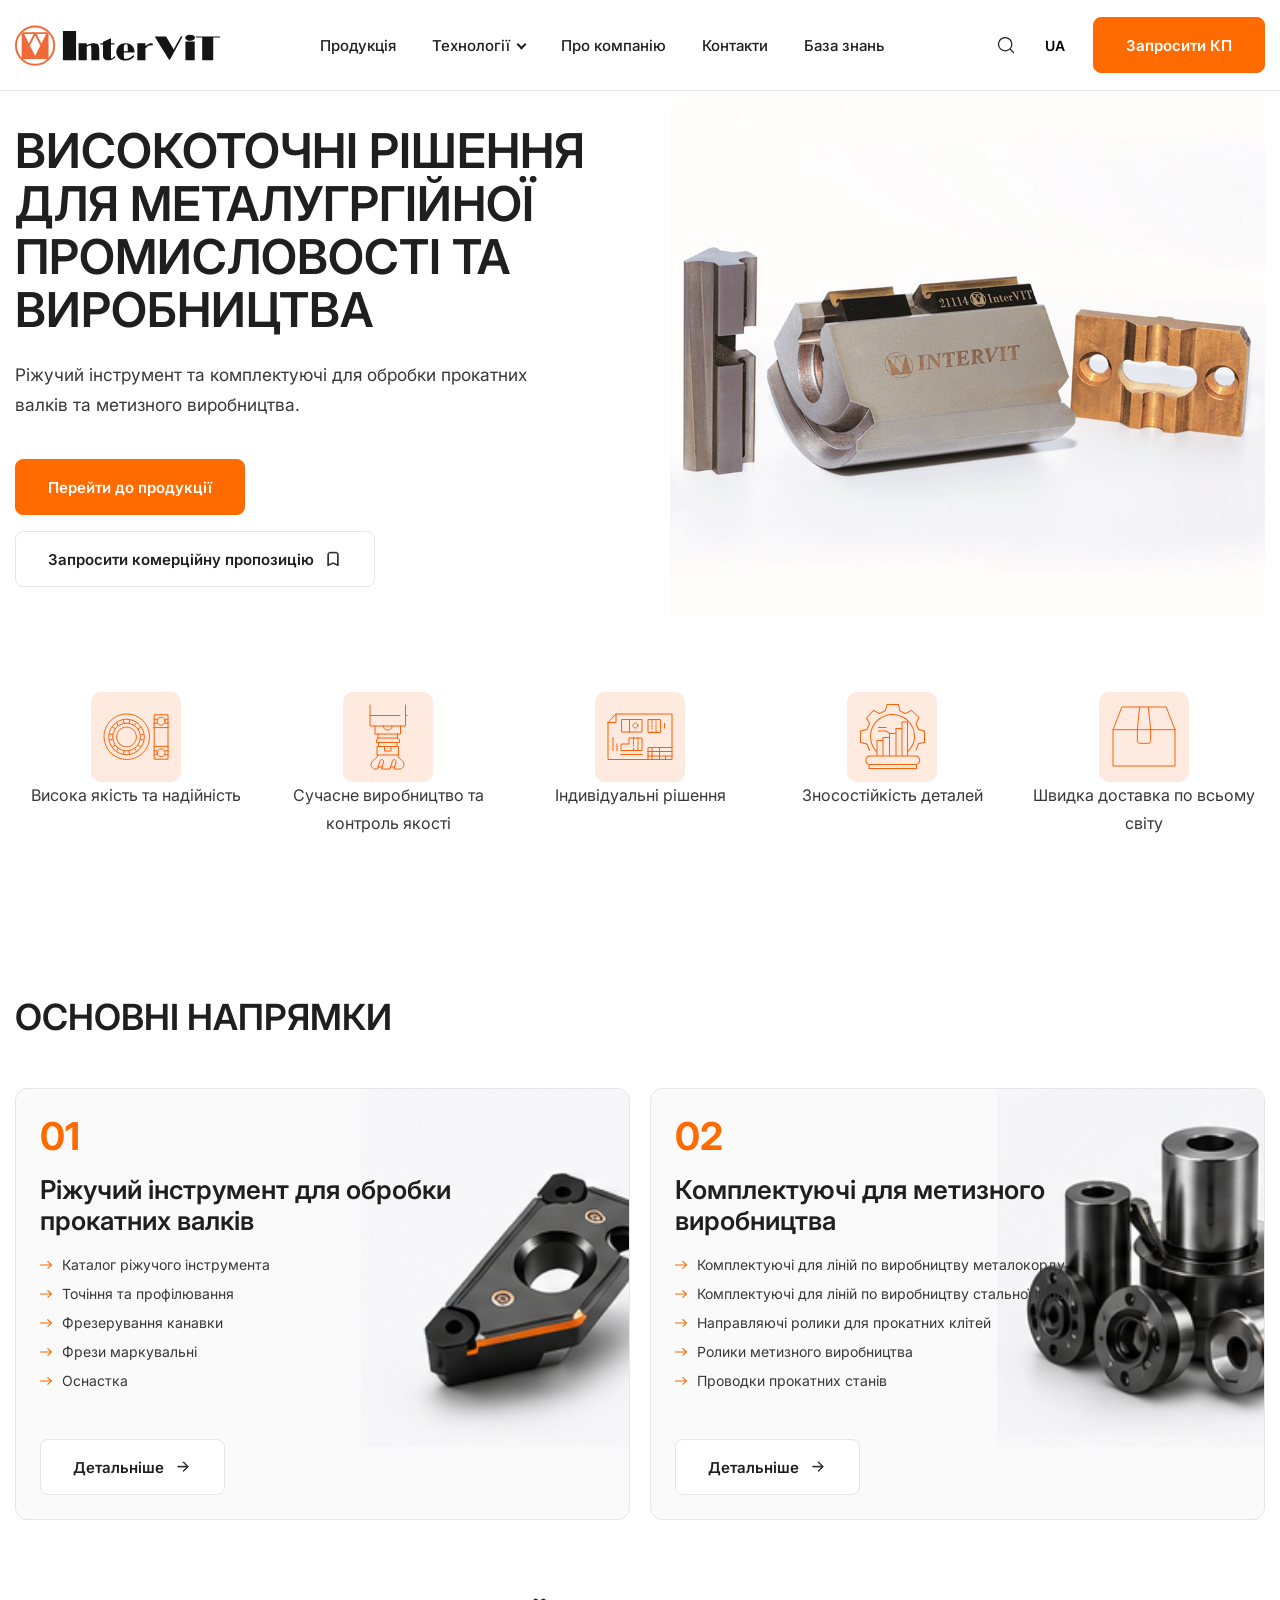
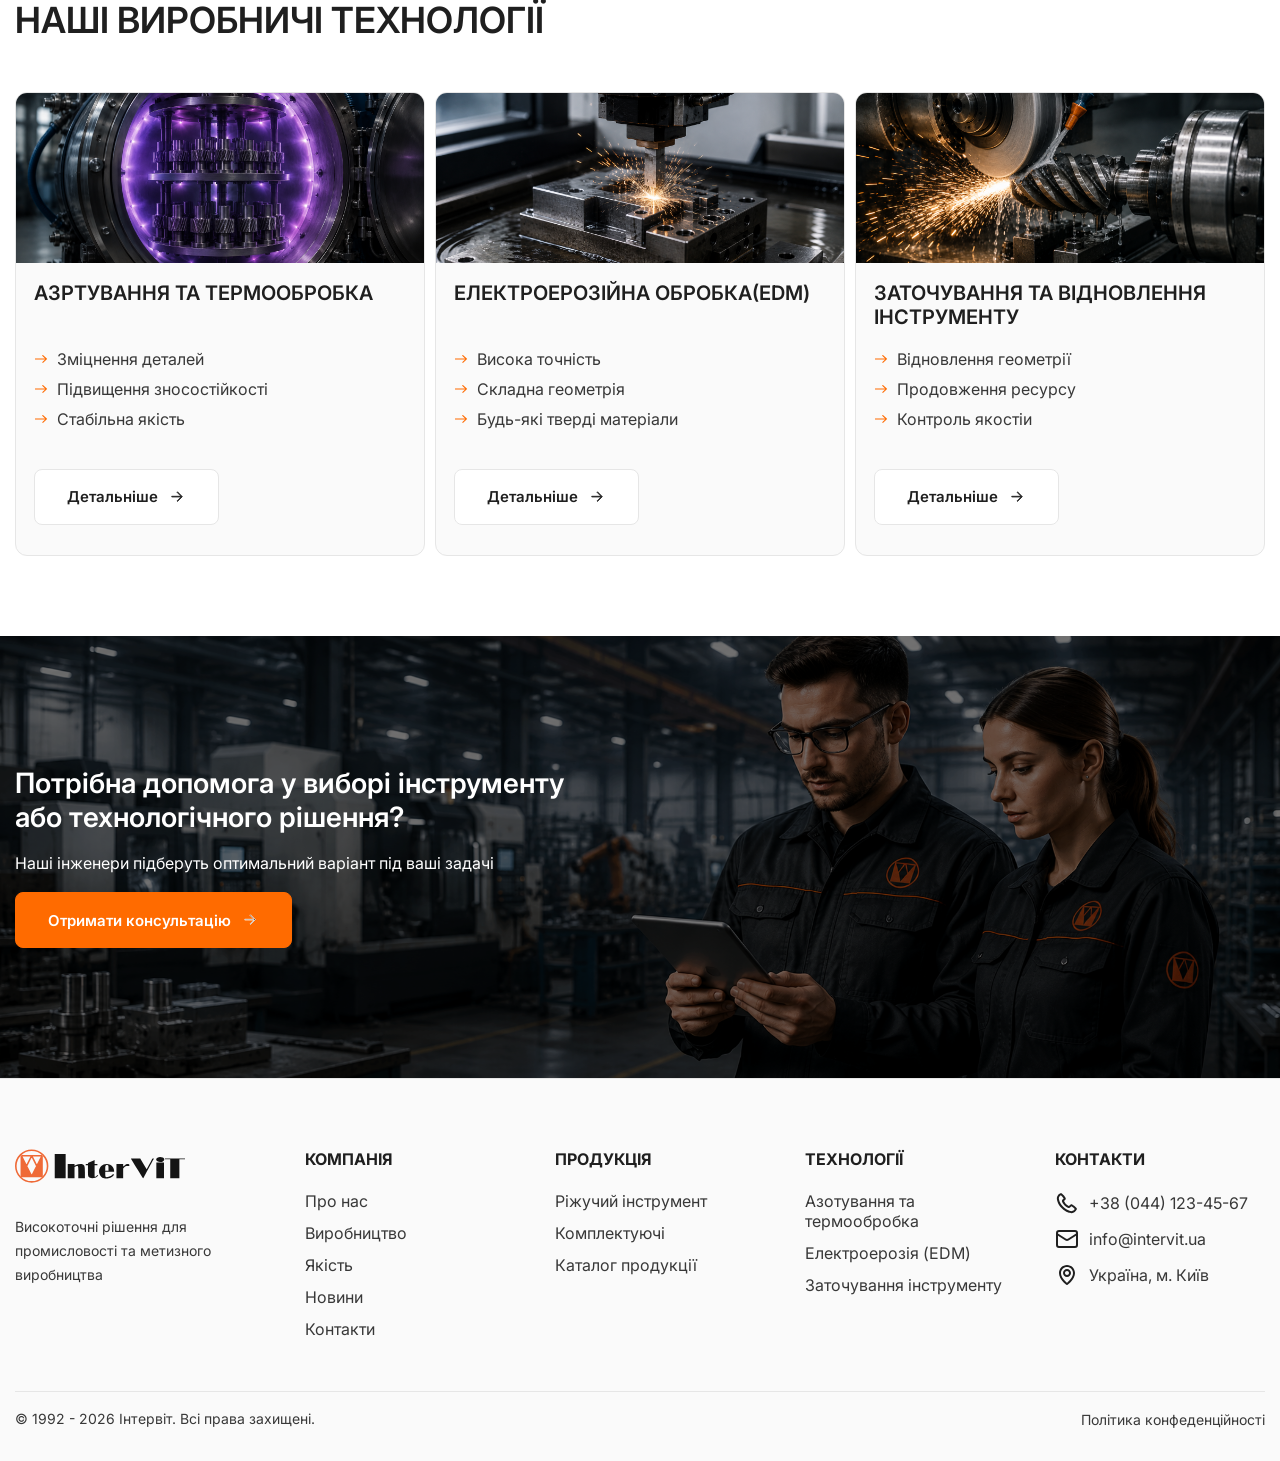
==== commit 768c0e5a: "add modal" ====
--- a/index.html
+++ b/index.html
@@ -38,7 +38,7 @@
                                 <a href="#">Електроерозія (EDM)</a>
                             </li>
                             <li class="submenu__item">
-                                <a href="#">Заточування інструменту</a>
+                                <a href="technology.html">Заточування інструменту</a>
                             </li>
                         </ul>
                     </li>
@@ -53,7 +53,7 @@
                         </a>
                     </li>
                     <li class="menu__item">
-                        <a href="#" class="menu__link">
+                        <a href="knowledge.html" class="menu__link">
                             База знань
                         </a>
                     </li>
@@ -106,7 +106,7 @@
                         Високоточні рішення
                     </span> -->
                     <h1 class="hero__title">
-                        ВИСОКОТОЧНІ РІШЕННЯ ДЛЯ ПРОМИСЛОВОСТІ ТА МЕТИЗНОГО ВИРОБНИЦТВА
+                        ВИСОКОТОЧНІ РІШЕННЯ ДЛЯ МЕТАЛУГРГІЙНОЇ ПРОМИСЛОВОСТІ ТА ВИРОБНИЦТВА
                     </h1>
                     <p class="hero__text">
                         Ріжучий інструмент та комплектуючі
@@ -415,6 +415,94 @@
 
 </div>
 
+
+
+<div class="search-modal">
+
+    <div class="search-modal__overlay"></div>
+
+    <div class="search-modal__window">
+
+        <button class="search-modal__close">
+
+            <svg xmlns="http://www.w3.org/2000/svg"
+                 width="24"
+                 height="24"
+                 viewBox="0 0 24 24"
+                 fill="none">
+
+                <path d="M6 6L18 18"
+                      stroke="currentColor"
+                      stroke-width="2"
+                      stroke-linecap="round"/>
+
+                <path d="M18 6L6 18"
+                      stroke="currentColor"
+                      stroke-width="2"
+                      stroke-linecap="round"/>
+
+            </svg>
+
+        </button>
+
+        <div class="search-modal__content">
+
+            <h2>
+
+                Пошук по сайту
+
+            </h2>
+
+            <form action="/" method="get" class="search-modal__form">
+
+                <div class="search-modal__field">
+
+                    <svg xmlns="http://www.w3.org/2000/svg"
+                         width="22"
+                         height="22"
+                         viewBox="0 0 24 24"
+                         fill="none">
+
+                        <path d="M17 17L21 21M3 11C3 13.1217 3.84285 15.1566 5.34315 16.6569C6.84344 18.1571 8.87827 19 11 19C13.1217 19 15.1566 18.1571 16.6569 16.6569C18.1571 15.1566 19 13.1217 19 11C19 8.87827 18.1571 6.84344 16.6569 5.34315C15.1566 3.84285 13.1217 3 11 3C8.87827 3 6.84344 3.84285 5.34315 5.34315C3.84285 6.84344 3 8.87827 3 11Z"
+                              stroke="currentColor"
+                              stroke-width="1.5"
+                              stroke-linecap="round"
+                              stroke-linejoin="round"/>
+
+                    </svg>
+
+                    <input
+                        type="search"
+                        name="s"
+                        placeholder="Введіть пошуковий запит..."
+                        autocomplete="off">
+
+                </div>
+
+            </form>
+
+            <div class="search-modal__popular">
+
+                <span>Популярні запити</span>
+
+                <div class="search-tags">
+
+                    <a href="#">PCD</a>
+                    <a href="#">EDM</a>
+                    <a href="#">Азотування</a>
+                    <a href="#">Фрези</a>
+                    <a href="#">Пластини</a>
+
+                </div>
+
+            </div>
+
+        </div>
+
+    </div>
+
+</div>
+
 <script src="js/main.js"></script>
 
 </body>
--- a/css/style.css
+++ b/css/style.css
@@ -37,6 +37,10 @@
   font-family: inherit;
 }
 
+html {
+  scroll-behavior: smooth;
+}
+
 body {
   font-family: "Inter", sans-serif;
   font-size: 16px;
@@ -44,6 +48,15 @@
   background: #fff;
 }
 
+body.lock {
+  overflow: hidden;
+  padding-right: 15px;
+}
+
+body.lock header {
+  padding-right: 15px;
+}
+
 .wrapper {
   display: -webkit-box;
   display: -ms-flexbox;
@@ -73,18 +86,18 @@
 }
 
 h2 {
-  font-size: clamp(1.625rem, 1rem + 2.5vw, 2.25rem);
+  font-size: clamp(1.125rem, 0.75rem + 2.5vw, 2.25rem);
   line-height: 1.15;
   text-transform: uppercase;
 }
 
 h3 {
-  font-size: clamp(1.125rem, 1rem + 1.3vw, 2rem);
+  font-size: clamp(1rem, 1rem + 1.3vw, 2rem);
   line-height: 1.2;
 }
 
 .h4 {
-  font-size: clamp(1rem, 1rem + 0.8vw, 1.625rem);
+  font-size: clamp(0.75rem, 1rem + 0.8vw, 1.625rem);
   font-weight: 600;
   line-height: 1.25;
 }
@@ -200,6 +213,132 @@
 }
 .header__search:hover svg {
   stroke: #ff6b00;
+}
+
+/*======================================
+=            search-modal              =
+======================================*/
+.search-modal {
+  position: fixed;
+  inset: 0;
+  z-index: 9999;
+  display: -webkit-box;
+  display: -ms-flexbox;
+  display: flex;
+  -webkit-box-align: center;
+      -ms-flex-align: center;
+          align-items: center;
+  -webkit-box-pack: center;
+      -ms-flex-pack: center;
+          justify-content: center;
+  opacity: 0;
+  visibility: hidden;
+  -webkit-transition: 0.3s;
+  transition: 0.3s;
+}
+
+.search-modal.active {
+  opacity: 1;
+  visibility: visible;
+}
+
+.search-modal__overlay {
+  position: absolute;
+  inset: 0;
+  background: rgba(0, 0, 0, 0.65);
+  backdrop-filter: blur(6px);
+}
+
+.search-modal__window {
+  position: relative;
+  width: min(760px, 100% - 40px);
+  background: #fff;
+  border-radius: 28px;
+  padding: 60px;
+  z-index: 2;
+}
+
+.search-modal__close {
+  position: absolute;
+  top: 25px;
+  right: 25px;
+  width: 48px;
+  height: 48px;
+  border: none;
+  background: #f6f6f6;
+  border-radius: 50%;
+  cursor: pointer;
+  -webkit-transition: 0.3s;
+  transition: 0.3s;
+  padding-top: 3px;
+}
+
+.search-modal__close:hover {
+  background: #ff6b00;
+  color: #fff;
+}
+
+.search-modal__content h2 {
+  margin-bottom: 35px;
+  text-align: center;
+}
+
+.search-modal__field {
+  position: relative;
+}
+
+.search-modal__field svg {
+  position: absolute;
+  left: 24px;
+  top: 50%;
+  -webkit-transform: translateY(-50%);
+          transform: translateY(-50%);
+  color: #777;
+}
+
+.search-modal__field input {
+  width: 100%;
+  height: 72px;
+  padding: 0 30px 0 65px;
+  border: 1px solid #e6e6e6;
+  border-radius: 18px;
+  font-size: 18px;
+}
+
+.search-modal__field input:focus {
+  border-color: #ff6b00;
+}
+
+.search-modal__popular {
+  margin-top: 35px;
+}
+
+.search-modal__popular span {
+  display: block;
+  margin-bottom: 20px;
+  font-weight: 600;
+}
+
+.search-tags {
+  display: -webkit-box;
+  display: -ms-flexbox;
+  display: flex;
+  gap: 12px;
+  -ms-flex-wrap: wrap;
+      flex-wrap: wrap;
+}
+
+.search-tags a {
+  padding: 10px 18px;
+  border-radius: 30px;
+  background: #f5f5f5;
+  -webkit-transition: 0.3s;
+  transition: 0.3s;
+}
+
+.search-tags a:hover {
+  background: #ff6b00;
+  color: #fff;
 }
 
 .footer {
@@ -1132,7 +1271,10 @@
   margin-bottom: 15px;
 }
 .product-info h1 {
+  font-size: clamp(18px, 4vw, 24px);
+  text-transform: uppercase;
   margin-bottom: 18px;
+  line-height: 1.4;
 }
 .product-info__category {
   display: -webkit-inline-box;
@@ -1247,11 +1389,41 @@
 
 .product-tabs__nav {
   position: sticky;
-  top: 72px;
+  top: 90px;
   z-index: 15;
   background: #fff;
   margin-bottom: 45px;
   border-bottom: 1px solid #e6e6e6;
+}
+
+/* Ширина всього скроллбара */
+.product-tabs__nav::-webkit-scrollbar {
+  width: 12px;
+  height: 4px;
+}
+
+/* Фон доріжки (треку), де рухається бігунок */
+.product-tabs__nav::-webkit-scrollbar-track {
+  background: #f1f1f1;
+  width: 12px;
+  height: 4px;
+}
+
+/* Сам бігунок (повзунок) */
+.product-tabs__nav::-webkit-scrollbar-thumb {
+  background: #888;
+  border-radius: 6px;
+}
+
+/* Зміна кольору бігунка при наведенні */
+.product-tabs__nav::-webkit-scrollbar-thumb:hover {
+  background: #555;
+}
+
+/* Для Firefox (оновлений стандарт) */
+* {
+  scrollbar-width: auto;
+  scrollbar-color: #c5c5c5 #f1f1f1;
 }
 
 .product-tabs__btn {
@@ -2183,6 +2355,1166 @@
   border: 0;
 }
 
+.knowledge-hero {
+  padding: 140px 0 80px;
+}
+
+.knowledge-hero__wrapper {
+  display: grid;
+  grid-template-columns: 520px 1fr;
+  gap: 60px;
+  -webkit-box-align: center;
+      -ms-flex-align: center;
+          align-items: center;
+}
+
+.knowledge-hero h1 {
+  margin-bottom: 24px;
+  text-transform: uppercase;
+}
+
+.knowledge-hero__text {
+  max-width: 420px;
+  margin-bottom: 40px;
+  color: #383838;
+  line-height: 1.8;
+}
+
+.knowledge-search {
+  position: relative;
+  max-width: 420px;
+}
+
+.knowledge-search input {
+  width: 100%;
+  height: 60px;
+  padding: 0 70px 0 22px;
+  border: 1px solid #e6e6e6;
+  border-radius: 14px;
+  font-size: 16px;
+  -webkit-transition: 0.3s;
+  transition: 0.3s;
+  background: #fff;
+}
+
+.knowledge-search input:focus {
+  border-color: #ff6b00;
+  outline: none;
+}
+
+.knowledge-search button {
+  position: absolute;
+  right: 8px;
+  top: 8px;
+  width: 44px;
+  height: 44px;
+  border: none;
+  border-radius: 12px;
+  background: transparent;
+  color: #888;
+  cursor: pointer;
+  -webkit-transition: 0.3s;
+  transition: 0.3s;
+  display: -webkit-box;
+  display: -ms-flexbox;
+  display: flex;
+  -webkit-box-align: center;
+      -ms-flex-align: center;
+          align-items: center;
+  -webkit-box-pack: center;
+      -ms-flex-pack: center;
+          justify-content: center;
+}
+
+.knowledge-search button:hover {
+  color: #ff6b00;
+}
+
+.knowledge-search svg {
+  width: 22px;
+  height: 22px;
+}
+
+.knowledge-hero__image {
+  position: relative;
+  overflow: hidden;
+  border-radius: 26px;
+  -webkit-box-shadow: 0 20px 60px rgba(0, 0, 0, 0.08);
+          box-shadow: 0 20px 60px rgba(0, 0, 0, 0.08);
+}
+
+.knowledge-hero__image::after {
+  content: "";
+  position: absolute;
+  inset: 0;
+  background: -webkit-gradient(linear, left top, right top, from(rgba(255, 255, 255, 0)), to(rgba(0, 0, 0, 0.08)));
+  background: linear-gradient(90deg, rgba(255, 255, 255, 0) 0%, rgba(0, 0, 0, 0.08) 100%);
+}
+
+.knowledge-hero__image img {
+  display: block;
+  width: 100%;
+  height: 100%;
+  -o-object-fit: cover;
+     object-fit: cover;
+}
+
+/*======================================
+=          Knowledge Categories        =
+======================================*/
+.knowledge-categories {
+  padding: 60px 0;
+}
+
+.knowledge-categories__grid {
+  display: grid;
+  grid-template-columns: repeat(5, 1fr);
+  gap: 24px;
+}
+
+.knowledge-category {
+  position: relative;
+  display: -webkit-box;
+  display: -ms-flexbox;
+  display: flex;
+  -webkit-box-orient: vertical;
+  -webkit-box-direction: normal;
+      -ms-flex-direction: column;
+          flex-direction: column;
+  -webkit-box-pack: end;
+      -ms-flex-pack: end;
+          justify-content: flex-end;
+  min-height: 150px;
+  padding: 24px;
+  background: #fff;
+  border: 1px solid #e6e6e6;
+  border-radius: 18px;
+  overflow: hidden;
+  -webkit-transition: 0.35s;
+  transition: 0.35s;
+}
+
+.knowledge-category:hover {
+  -webkit-transform: translateY(-6px);
+          transform: translateY(-6px);
+  border-color: #ff6b00;
+  -webkit-box-shadow: 0 18px 45px rgba(0, 0, 0, 0.08);
+          box-shadow: 0 18px 45px rgba(0, 0, 0, 0.08);
+}
+
+.knowledge-category::before {
+  content: "";
+  position: absolute;
+  left: 20px;
+  top: 20px;
+  width: 48px;
+  height: 4px;
+  border-radius: 20px;
+  background: #ff6b00;
+}
+
+.knowledge-category__number {
+  margin-bottom: 12px;
+  color: #ff6b00;
+  font-size: 14px;
+  font-weight: 700;
+  letter-spacing: 0.1em;
+  text-transform: uppercase;
+}
+
+.knowledge-category__title {
+  margin-bottom: 6px;
+  font-size: clamp(16px, 4vw, 18px);
+  font-weight: 700;
+  line-height: 1.35;
+  -webkit-transition: 0.3s;
+  transition: 0.3s;
+}
+
+.knowledge-category__count {
+  color: #888;
+  font-size: 14px;
+}
+
+.knowledge-category:hover .knowledge-category__title {
+  color: #ff6b00;
+}
+
+/*======================================
+=          Knowledge Articles        =
+======================================*/
+.articles {
+  padding: 90px 0;
+}
+
+.articles .section-heading {
+  display: -webkit-box;
+  display: -ms-flexbox;
+  display: flex;
+  -webkit-box-pack: justify;
+      -ms-flex-pack: justify;
+          justify-content: space-between;
+  -webkit-box-align: center;
+      -ms-flex-align: center;
+          align-items: center;
+  margin-bottom: 40px;
+}
+
+.articles__grid {
+  display: grid;
+  grid-template-columns: repeat(3, 1fr);
+  gap: 30px;
+}
+
+.article-card {
+  display: -webkit-box;
+  display: -ms-flexbox;
+  display: flex;
+  -webkit-box-orient: vertical;
+  -webkit-box-direction: normal;
+      -ms-flex-direction: column;
+          flex-direction: column;
+  background: #fff;
+  border: 1px solid #e6e6e6;
+  border-radius: 20px;
+  overflow: hidden;
+  -webkit-transition: 0.35s;
+  transition: 0.35s;
+}
+
+.article-card:hover {
+  -webkit-transform: translateY(-8px);
+          transform: translateY(-8px);
+  border-color: #ff6b00;
+  -webkit-box-shadow: 0 20px 50px rgba(0, 0, 0, 0.08);
+          box-shadow: 0 20px 50px rgba(0, 0, 0, 0.08);
+}
+
+.article-card__image {
+  display: block;
+  overflow: hidden;
+  aspect-ratio: 16/9;
+}
+
+.article-card__image img {
+  width: 100%;
+  height: 100%;
+  -o-object-fit: cover;
+     object-fit: cover;
+  -webkit-transition: 0.5s;
+  transition: 0.5s;
+}
+
+.article-card:hover img {
+  -webkit-transform: scale(1.08);
+          transform: scale(1.08);
+}
+
+.article-card__content {
+  display: -webkit-box;
+  display: -ms-flexbox;
+  display: flex;
+  -webkit-box-orient: vertical;
+  -webkit-box-direction: normal;
+      -ms-flex-direction: column;
+          flex-direction: column;
+  -webkit-box-flex: 1;
+      -ms-flex: 1;
+          flex: 1;
+  padding: 28px;
+}
+
+.article-card__date {
+  color: #9b9b9b;
+  font-size: 14px;
+  margin-bottom: 14px;
+}
+
+.article-card h3 {
+  margin-bottom: 6px;
+  font-size: 20px;
+  line-height: 1.4;
+}
+
+.article-card p {
+  line-height: 1.6;
+  margin-bottom: 24px;
+  font-size: 14px;
+}
+
+.article-card__link {
+  margin-top: auto;
+  display: -webkit-inline-box;
+  display: -ms-inline-flexbox;
+  display: inline-flex;
+  -webkit-box-align: center;
+      -ms-flex-align: center;
+          align-items: center;
+  gap: 10px;
+  color: #ff6b00;
+  font-weight: 600;
+  -webkit-transition: 0.3s;
+  transition: 0.3s;
+}
+
+.article-card__link svg {
+  width: 18px;
+  height: 18px;
+  -webkit-transition: 0.3s;
+  transition: 0.3s;
+}
+
+.article-card:hover .article-card__link {
+  gap: 16px;
+}
+
+/*======================================
+=          Knowledge Latest        =
+======================================*/
+.knowledge-latest {
+  padding: 90px 0;
+}
+
+.knowledge-latest__wrapper {
+  display: grid;
+  grid-template-columns: 1fr 400px;
+  gap: 40px;
+  -webkit-box-align: start;
+      -ms-flex-align: start;
+          align-items: start;
+}
+
+.latest-posts {
+  display: -webkit-box;
+  display: -ms-flexbox;
+  display: flex;
+  -webkit-box-orient: vertical;
+  -webkit-box-direction: normal;
+      -ms-flex-direction: column;
+          flex-direction: column;
+  gap: 24px;
+}
+
+.latest-post {
+  display: -webkit-box;
+  display: -ms-flexbox;
+  display: flex;
+  gap: 20px;
+  padding-bottom: 24px;
+  border-bottom: 1px solid #e6e6e6;
+}
+
+.latest-post__image {
+  width: 150px;
+  -ms-flex-negative: 0;
+      flex-shrink: 0;
+  border-radius: 14px;
+  overflow: hidden;
+}
+
+.latest-post__image img {
+  width: 100%;
+  display: block;
+  aspect-ratio: 1;
+  -o-object-fit: cover;
+     object-fit: cover;
+  -webkit-transition: 0.4s;
+  transition: 0.4s;
+}
+
+.latest-post:hover img {
+  -webkit-transform: scale(1.08);
+          transform: scale(1.08);
+}
+
+.latest-post__content {
+  -webkit-box-flex: 1;
+      -ms-flex: 1;
+          flex: 1;
+}
+
+.latest-post__date {
+  display: block;
+  margin-bottom: 10px;
+  color: #999;
+  font-size: 14px;
+}
+
+.latest-post h3 {
+  margin-bottom: 12px;
+  font-size: 22px;
+  line-height: 1.4;
+}
+
+.latest-post p {
+  color: #383838;
+  line-height: 1.7;
+}
+
+.knowledge-cta {
+  background: #1f2023;
+  color: #fff;
+  border-radius: 24px;
+  padding: 45px;
+  position: sticky;
+  top: 120px;
+}
+.knowledge-cta h2 {
+  color: #fff;
+  margin-bottom: 20px;
+}
+.knowledge-cta p {
+  color: rgba(255, 255, 255, 0.9);
+  line-height: 1.6;
+  margin-bottom: 35px;
+  font-size: 16px;
+}
+
+.post-hero {
+  padding: 140px 0 80px;
+}
+
+.post-hero__content {
+  max-width: 920px;
+  margin: 0 auto 60px;
+  text-align: center;
+}
+
+.post-hero__category {
+  display: -webkit-inline-box;
+  display: -ms-inline-flexbox;
+  display: inline-flex;
+  -webkit-box-align: center;
+      -ms-flex-align: center;
+          align-items: center;
+  -webkit-box-pack: center;
+      -ms-flex-pack: center;
+          justify-content: center;
+  padding: 8px 18px;
+  margin-bottom: 24px;
+  border-radius: 30px;
+  background: rgba(255, 107, 0, 0.08);
+  color: #ff6b00;
+  font-size: 14px;
+  font-weight: 700;
+  text-transform: uppercase;
+  letter-spacing: 0.08em;
+}
+
+.post-hero h1 {
+  margin-bottom: 30px;
+}
+
+.post-hero__excerpt {
+  max-width: 760px;
+  margin: 0 auto 35px;
+  font-size: 20px;
+  line-height: 1.8;
+  color: #383838;
+}
+
+.post-meta {
+  display: -webkit-box;
+  display: -ms-flexbox;
+  display: flex;
+  -webkit-box-pack: center;
+      -ms-flex-pack: center;
+          justify-content: center;
+  -ms-flex-wrap: wrap;
+      flex-wrap: wrap;
+  gap: 30px;
+}
+
+.post-meta__item {
+  display: -webkit-box;
+  display: -ms-flexbox;
+  display: flex;
+  -webkit-box-align: center;
+      -ms-flex-align: center;
+          align-items: center;
+  gap: 10px;
+  color: #777;
+}
+
+.post-meta__item svg {
+  width: 20px;
+  height: 20px;
+  color: #ff6b00;
+}
+
+.post-hero__image {
+  overflow: hidden;
+  border-radius: 28px;
+  -webkit-box-shadow: 0 25px 70px rgba(0, 0, 0, 0.08);
+          box-shadow: 0 25px 70px rgba(0, 0, 0, 0.08);
+}
+
+.post-hero__image img {
+  display: block;
+  width: 100%;
+  aspect-ratio: 16/8;
+  -o-object-fit: cover;
+     object-fit: cover;
+}
+
+/*======================================
+=          Post-layout                 =
+======================================*/
+.post-layout {
+  padding: 20px 0 60px;
+}
+
+.post-layout__wrapper {
+  display: grid;
+  grid-template-columns: minmax(0, 1fr) 320px;
+  gap: 60px;
+  -webkit-box-align: start;
+      -ms-flex-align: start;
+          align-items: start;
+}
+
+.post-sidebar {
+  position: sticky;
+  top: 96px;
+}
+
+.post-sidebar__sticky {
+  position: sticky;
+  top: 120px;
+}
+
+.post-toc {
+  padding: 30px;
+  margin-bottom: 24px;
+  background: #fff;
+  border: 1px solid #e6e6e6;
+  border-radius: 20px;
+}
+
+.post-toc h3 {
+  margin-bottom: 20px;
+}
+
+.post-toc ul {
+  display: -webkit-box;
+  display: -ms-flexbox;
+  display: flex;
+  -webkit-box-orient: vertical;
+  -webkit-box-direction: normal;
+      -ms-flex-direction: column;
+          flex-direction: column;
+  gap: 14px;
+}
+
+.post-toc a {
+  color: #383838;
+  -webkit-transition: 0.3s;
+  transition: 0.3s;
+}
+
+.post-toc a:hover {
+  color: #ff6b00;
+  padding-left: 6px;
+}
+
+.post-sidebar__cta {
+  padding: 30px;
+  border-radius: 20px;
+  background: #202124;
+  color: #fff;
+}
+.post-sidebar__cta h3 {
+  color: #fff;
+  text-transform: uppercase;
+  font-size: clamp(24px, 4vw, 28px);
+  margin-bottom: 16px;
+}
+.post-sidebar__cta p {
+  margin-bottom: 24px;
+  color: rgba(255, 255, 255, 0.8);
+  line-height: 1.4;
+  font-size: 16px;
+}
+
+.entry-content {
+  max-width: 850px;
+}
+
+.entry-content h2,
+.entry-content h3,
+.entry-content h4 {
+  scroll-margin-top: 120px;
+}
+
+.entry-content h2 {
+  margin: 60px 0 24px;
+}
+
+.entry-content h3 {
+  margin: 40px 0 20px;
+}
+
+.entry-content p {
+  margin-bottom: 24px;
+  line-height: 1.9;
+}
+
+.entry-content img {
+  width: 100%;
+  margin: 50px 0;
+  border-radius: 20px;
+}
+
+.entry-content ul {
+  margin: 30px 0;
+  padding-left: 22px;
+}
+
+.entry-content li {
+  margin-bottom: 14px;
+}
+
+.entry-content blockquote {
+  margin: 60px 0;
+  padding: 40px;
+  border-left: 5px solid #ff6b00;
+  background: #f8f8f8;
+  border-radius: 16px;
+  font-size: 24px;
+  line-height: 1.7;
+  font-weight: 600;
+}
+
+.specifications {
+  margin: 50px 0;
+  border: 1px solid #e6e6e6;
+  border-radius: 20px;
+  overflow: hidden;
+}
+
+.specifications__head {
+  display: grid;
+  grid-template-columns: 2fr 1fr 1fr;
+  background: #ff6b00;
+  color: #fff;
+  font-weight: 600;
+}
+
+.specifications__head > div {
+  padding: 18px 24px;
+}
+
+.specifications__row {
+  display: grid;
+  grid-template-columns: 2fr 1fr 1fr;
+  border-top: 1px solid #e6e6e6;
+}
+
+.specifications__row > div {
+  padding: 18px 24px;
+}
+
+.specifications__row:nth-child(even) {
+  background: #fafafa;
+}
+
+.technology-hero {
+  padding: 140px 0 70px;
+}
+
+.technology-hero__wrapper {
+  display: grid;
+  grid-template-columns: 520px 1fr;
+  -webkit-box-align: center;
+      -ms-flex-align: center;
+          align-items: center;
+  gap: 60px;
+}
+
+.technology-hero__content h1 {
+  margin-bottom: 30px;
+}
+
+.technology-hero__content p {
+  margin-bottom: 40px;
+  font-size: 20px;
+  line-height: 1.8;
+}
+
+.technology-hero__image {
+  overflow: hidden;
+  border-radius: 28px;
+}
+.technology-hero__image img {
+  width: 100%;
+  display: block;
+  aspect-ratio: 16/10;
+  -o-object-fit: cover;
+     object-fit: cover;
+}
+
+.technology-features {
+  padding: 70px 0;
+}
+
+.technology-features__grid {
+  display: grid;
+  grid-template-columns: repeat(4, 1fr);
+  gap: 24px;
+}
+
+.technology-feature {
+  padding: 32px;
+  border: 1px solid #e6e6e6;
+  border-radius: 20px;
+  -webkit-transition: 0.35s;
+  transition: 0.35s;
+  background: #fff;
+}
+
+.technology-feature:hover {
+  -webkit-transform: translateY(-6px);
+          transform: translateY(-6px);
+  -webkit-box-shadow: 0 15px 40px rgba(0, 0, 0, 0.08);
+          box-shadow: 0 15px 40px rgba(0, 0, 0, 0.08);
+}
+
+.technology-feature__icon {
+  width: 64px;
+  height: 64px;
+  border-radius: 16px;
+  background: rgba(255, 107, 0, 0.08);
+  display: -webkit-box;
+  display: -ms-flexbox;
+  display: flex;
+  -webkit-box-align: center;
+      -ms-flex-align: center;
+          align-items: center;
+  -webkit-box-pack: center;
+      -ms-flex-pack: center;
+          justify-content: center;
+  color: #ff6b00;
+  margin-bottom: 24px;
+}
+
+.technology-feature__icon svg {
+  width: 30px;
+  height: 30px;
+}
+
+.technology-feature h3 {
+  margin-bottom: 12px;
+  font-size: 22px;
+}
+
+.technology-feature p {
+  line-height: 1.7;
+  color: #383838;
+}
+
+.technology-about {
+  padding: 90px 0;
+}
+
+.technology-about__grid {
+  display: grid;
+  grid-template-columns: 1fr 1fr;
+  gap: 60px;
+  -webkit-box-align: start;
+      -ms-flex-align: start;
+          align-items: start;
+}
+
+.technology-capabilities,
+.technology-equipment {
+  padding: 40px;
+  border: 1px solid #e6e6e6;
+  border-radius: 24px;
+  background: #fff;
+  height: 100%;
+}
+
+.technology-about h2 {
+  margin-bottom: 30px;
+}
+
+.technology-list {
+  display: -webkit-box;
+  display: -ms-flexbox;
+  display: flex;
+  -webkit-box-orient: vertical;
+  -webkit-box-direction: normal;
+      -ms-flex-direction: column;
+          flex-direction: column;
+  gap: 18px;
+}
+
+.technology-list li {
+  display: -webkit-box;
+  display: -ms-flexbox;
+  display: flex;
+  -webkit-box-align: start;
+      -ms-flex-align: start;
+          align-items: flex-start;
+  gap: 14px;
+  line-height: 1.7;
+}
+
+.technology-list li::before {
+  content: "";
+  width: 8px;
+  height: 8px;
+  margin-top: 10px;
+  border-radius: 50%;
+  background: #ff6b00;
+  -ms-flex-negative: 0;
+      flex-shrink: 0;
+}
+
+.technology-equipment__gallery {
+  display: grid;
+  grid-template-columns: repeat(2, 1fr);
+  gap: 16px;
+  margin-bottom: 25px;
+}
+
+.technology-equipment__gallery img {
+  width: 100%;
+  aspect-ratio: 4/3;
+  -o-object-fit: cover;
+     object-fit: cover;
+  border-radius: 16px;
+  -webkit-transition: 0.35s;
+  transition: 0.35s;
+}
+
+.technology-equipment__gallery img:hover {
+  -webkit-transform: scale(1.03);
+          transform: scale(1.03);
+}
+
+.technology-equipment p {
+  margin-bottom: 25px;
+  line-height: 1.8;
+}
+
+.technology-link {
+  display: -webkit-inline-box;
+  display: -ms-inline-flexbox;
+  display: inline-flex;
+  -webkit-box-align: center;
+      -ms-flex-align: center;
+          align-items: center;
+  gap: 10px;
+  color: #ff6b00;
+  font-weight: 600;
+  -webkit-transition: 0.3s;
+  transition: 0.3s;
+}
+
+.technology-link svg {
+  width: 18px;
+  height: 18px;
+  -webkit-transition: 0.3s;
+  transition: 0.3s;
+}
+
+.search-hero {
+  padding: 140px 0 80px;
+}
+
+.search-hero__wrapper {
+  max-width: 720px;
+}
+
+.search-hero h1 {
+  margin-bottom: 15px;
+}
+
+.search-hero p {
+  max-width: 600px;
+  margin-bottom: 40px;
+  font-size: 18px;
+  line-height: 1.8;
+}
+
+.search-form {
+  width: 100%;
+}
+
+.search-form__group {
+  position: relative;
+}
+
+.search-form input {
+  width: 100%;
+  height: 64px;
+  padding: 0 70px 0 25px;
+  border: 1px solid #e6e6e6;
+  border-radius: 16px;
+  background: #fff;
+  -webkit-transition: 0.3s;
+  transition: 0.3s;
+}
+
+.search-form input:focus {
+  border-color: #ff6b00;
+}
+
+.search-form button {
+  position: absolute;
+  right: 8px;
+  top: 8px;
+  width: 48px;
+  height: 48px;
+  border: none;
+  border-radius: 12px;
+  background: #ff6b00;
+  color: #fff;
+  display: -webkit-box;
+  display: -ms-flexbox;
+  display: flex;
+  -webkit-box-align: center;
+      -ms-flex-align: center;
+          align-items: center;
+  -webkit-box-pack: center;
+      -ms-flex-pack: center;
+          justify-content: center;
+  cursor: pointer;
+  -webkit-transition: 0.3s;
+  transition: 0.3s;
+}
+
+.search-form button:hover {
+  background: #ff6b00;
+}
+
+.search-results {
+  padding: 0 0 100px;
+}
+
+.search-results__top {
+  margin-bottom: 50px;
+}
+
+.search-results__top span {
+  color: #ff6b00;
+}
+
+.search-results__list {
+  display: -webkit-box;
+  display: -ms-flexbox;
+  display: flex;
+  -webkit-box-orient: vertical;
+  -webkit-box-direction: normal;
+      -ms-flex-direction: column;
+          flex-direction: column;
+  gap: 30px;
+}
+
+.search-card {
+  display: grid;
+  grid-template-columns: 280px 1fr;
+  gap: 35px;
+  padding: 25px;
+  border: 1px solid #e6e6e6;
+  border-radius: 24px;
+  -webkit-transition: 0.35s;
+  transition: 0.35s;
+  background: #fff;
+}
+
+.search-card:hover {
+  -webkit-transform: translateY(-4px);
+          transform: translateY(-4px);
+  -webkit-box-shadow: 0 15px 40px rgba(0, 0, 0, 0.08);
+          box-shadow: 0 15px 40px rgba(0, 0, 0, 0.08);
+}
+
+.search-card__image {
+  display: block;
+  overflow: hidden;
+  border-radius: 18px;
+}
+
+.search-card__image img {
+  width: 100%;
+  aspect-ratio: 4/3;
+  -o-object-fit: cover;
+     object-fit: cover;
+  -webkit-transition: 0.5s;
+  transition: 0.5s;
+}
+
+.search-card:hover img {
+  -webkit-transform: scale(1.08);
+          transform: scale(1.08);
+}
+
+.search-card__content {
+  display: -webkit-box;
+  display: -ms-flexbox;
+  display: flex;
+  -webkit-box-orient: vertical;
+  -webkit-box-direction: normal;
+      -ms-flex-direction: column;
+          flex-direction: column;
+  -webkit-box-pack: center;
+      -ms-flex-pack: center;
+          justify-content: center;
+}
+
+.search-card__type {
+  display: -webkit-inline-box;
+  display: -ms-inline-flexbox;
+  display: inline-flex;
+  -ms-flex-item-align: start;
+      align-self: flex-start;
+  margin-bottom: 18px;
+  padding: 7px 15px;
+  border-radius: 30px;
+  background: rgba(255, 107, 0, 0.1);
+  color: #ff6b00;
+  font-size: 13px;
+  font-weight: 600;
+}
+
+.search-card__type.technology {
+  background: #EAF5FF;
+  color: #1877F2;
+}
+
+.search-card__type.article {
+  background: #EEFBEF;
+  color: #28A745;
+}
+
+.search-card__type.news {
+  background: #F3EDFF;
+  color: #7C4DFF;
+}
+
+.search-card h3 {
+  margin-bottom: 18px;
+}
+
+.search-card h3 a {
+  color: #383838;
+  -webkit-transition: 0.3s;
+  transition: 0.3s;
+}
+
+.search-card h3 a:hover {
+  color: #ff6b00;
+}
+
+.search-card p {
+  margin-bottom: 25px;
+  line-height: 1.8;
+}
+
+.search-card__link {
+  display: -webkit-inline-box;
+  display: -ms-inline-flexbox;
+  display: inline-flex;
+  -webkit-box-align: center;
+      -ms-flex-align: center;
+          align-items: center;
+  gap: 10px;
+  color: #ff6b00;
+  font-weight: 600;
+}
+
+.search-card__link svg {
+  width: 18px;
+  -webkit-transition: 0.3s;
+  transition: 0.3s;
+}
+
+.search-card__link:hover {
+  gap: 18px;
+}
+
+.search-empty {
+  margin-bottom: 40px;
+}
+
+.search-empty p {
+  margin-bottom: 20px;
+}
+
+.error-404 {
+  padding: 140px 0 120px;
+}
+
+.error-404__wrapper {
+  display: grid;
+  grid-template-columns: 560px 1fr;
+  gap: 70px;
+  -webkit-box-align: center;
+      -ms-flex-align: center;
+          align-items: center;
+}
+
+.error-404__number {
+  display: block;
+  margin-bottom: 15px;
+  font-size: 140px;
+  line-height: 1;
+  font-weight: 800;
+  color: #ff6b00;
+}
+
+.error-404 p {
+  max-width: 520px;
+  margin: 30px 0 40px;
+}
+
+.error-404__buttons {
+  display: -webkit-box;
+  display: -ms-flexbox;
+  display: flex;
+  gap: 16px;
+  margin-bottom: 35px;
+  -ms-flex-wrap: wrap;
+      flex-wrap: wrap;
+}
+
+.error-search {
+  position: relative;
+  max-width: 500px;
+}
+
+.error-search input {
+  width: 100%;
+  height: 62px;
+  padding: 0 70px 0 24px;
+  border: 1px solid #e6e6e6;
+  border-radius: 16px;
+}
+
+.error-search button {
+  position: absolute;
+  right: 8px;
+  top: 8px;
+  width: 46px;
+  height: 46px;
+  border: none;
+  border-radius: 12px;
+  background: #ff6b00;
+  color: #fff;
+}
+
+.error-404__image {
+  position: relative;
+}
+
+.error-404__image img {
+  width: 100%;
+  border-radius: 18px;
+  display: block;
+}
+
 @media (max-width: 1200px) {
   .header__logo img {
     max-height: 28px;
@@ -2215,6 +3547,13 @@
   }
   .advantages__grid {
     grid-template-columns: repeat(2, 1fr);
+  }
+  .knowledge-categories__grid {
+    grid-template-columns: repeat(3, 1fr);
+  }
+  .articles__grid {
+    grid-template-columns: repeat(2, 1fr);
+    gap: 12px;
   }
 }
 @media (max-width: 992px) {
@@ -2422,6 +3761,84 @@
   .contact-cta__content {
     padding: 70px 40px;
   }
+  .knowledge-hero__wrapper {
+    grid-template-columns: 1fr;
+  }
+  .knowledge-hero__image {
+    -webkit-box-ordinal-group: 0;
+        -ms-flex-order: -1;
+            order: -1;
+  }
+  .knowledge-latest__wrapper {
+    grid-template-columns: 1fr;
+  }
+  .knowledge-cta {
+    position: static;
+  }
+  .post-hero {
+    padding: 30px 0 10px;
+  }
+  .post-hero__content {
+    margin-bottom: 40px;
+  }
+  .post-meta {
+    gap: 18px;
+  }
+  .post-layout__wrapper {
+    grid-template-columns: 1fr;
+  }
+  .post-sidebar {
+    -webkit-box-ordinal-group: 0;
+        -ms-flex-order: -1;
+            order: -1;
+  }
+  .post-sidebar__sticky {
+    position: static;
+  }
+  .post-sidebar {
+    position: relative;
+    -webkit-transform: translateY(-90px);
+            transform: translateY(-90px);
+  }
+  .technology-hero__wrapper {
+    grid-template-columns: 1fr;
+    gap: 30px;
+  }
+  .technology-hero__content {
+    -webkit-box-ordinal-group: 3;
+        -ms-flex-order: 2;
+            order: 2;
+  }
+  .technology-hero__image {
+    -webkit-box-ordinal-group: 2;
+        -ms-flex-order: 1;
+            order: 1;
+  }
+  .technology-features__grid {
+    grid-template-columns: repeat(2, 1fr);
+  }
+  .technology-about {
+    padding: 70px 0;
+  }
+  .technology-about__grid {
+    grid-template-columns: 1fr;
+    gap: 30px;
+  }
+  .search-card {
+    grid-template-columns: 220px 1fr;
+  }
+  .error-404 {
+    padding: 100px 0 80px;
+  }
+  .error-404__wrapper {
+    grid-template-columns: 1fr;
+  }
+  .error-404__image {
+    display: none;
+  }
+  .error-404__number {
+    font-size: 90px;
+  }
   .footer__menus {
     grid-template-columns: repeat(2, 1fr);
   }
@@ -2502,6 +3919,7 @@
     min-width: 100%;
   }
   .product-tabs__nav {
+    top: 72px;
     overflow: auto;
     white-space: nowrap;
     padding-bottom: 10px;
@@ -2595,6 +4013,121 @@
   .contact-cta__content {
     padding: 30px;
   }
+  .knowledge-hero {
+    padding: 100px 0 60px;
+  }
+  .knowledge-search {
+    max-width: 100%;
+  }
+  .knowledge-search input {
+    height: 56px;
+  }
+  .knowledge-categories {
+    padding: 60px 0;
+  }
+  .knowledge-categories__grid {
+    grid-template-columns: 1fr;
+  }
+  .knowledge-category {
+    min-height: 150px;
+    padding: 25px;
+  }
+  .knowledge-category__title {
+    font-size: 20px;
+  }
+  .articles {
+    padding: 60px 0;
+  }
+  .article-card__content {
+    padding: 22px;
+  }
+  .article-card h3 {
+    font-size: 20px;
+  }
+  .knowledge-latest {
+    padding: 60px 0;
+  }
+  .latest-post {
+    -webkit-box-orient: vertical;
+    -webkit-box-direction: normal;
+        -ms-flex-direction: column;
+            flex-direction: column;
+  }
+  .latest-post__image {
+    width: 100%;
+  }
+  .latest-post__image img {
+    aspect-ratio: 16/9;
+  }
+  .knowledge-cta {
+    padding: 30px;
+  }
+  .post-hero__excerpt {
+    font-size: 16px;
+  }
+  .post-meta {
+    -webkit-box-align: start;
+        -ms-flex-align: start;
+            align-items: flex-start;
+  }
+  .post-hero__image img {
+    aspect-ratio: 16/10;
+  }
+  .specifications {
+    border: none;
+  }
+  .specifications__head {
+    display: none;
+  }
+  .specifications__row {
+    display: block;
+    margin-bottom: 20px;
+    padding: 20px;
+    border: 1px solid #e6e6e6;
+    border-radius: 16px;
+  }
+  .specifications__row div {
+    display: -webkit-box;
+    display: -ms-flexbox;
+    display: flex;
+    -webkit-box-pack: justify;
+        -ms-flex-pack: justify;
+            justify-content: space-between;
+    padding: 10px 0;
+    border-bottom: 1px solid #eee;
+  }
+  .specifications__row div:last-child {
+    border: none;
+  }
+  .specifications__row div:nth-child(1)::before {
+    content: "Матеріал";
+    font-weight: 600;
+    color: #777;
+  }
+  .specifications__row div:nth-child(2)::before {
+    content: "Точність";
+    font-weight: 600;
+    color: #777;
+  }
+  .specifications__row div:nth-child(3)::before {
+    content: "Застосування";
+    font-weight: 600;
+    color: #777;
+  }
+  .technology-hero__content p {
+    margin-bottom: 30px;
+    font-size: 15px;
+    line-height: 1.6;
+  }
+  .technology-features {
+    padding: 30px 0;
+  }
+  .search-card {
+    grid-template-columns: 1fr;
+  }
+  .search-card__image img {
+    aspect-ratio: 16/10;
+  }
   .footer__wrapper {
     -webkit-box-orient: vertical;
     -webkit-box-direction: normal;
@@ -2730,6 +4263,47 @@
   .contact-form .btn {
     width: 100%;
   }
+  .articles__grid {
+    grid-template-columns: 1fr;
+  }
+  .entry-content blockquote {
+    margin: 40px 0;
+    padding: 20px;
+    font-size: 14px;
+  }
+  .technology-hero {
+    padding: 100px 0 70px;
+  }
+  .technology-features__grid {
+    grid-template-columns: 1fr;
+  }
+  .technology-feature {
+    padding: 24px;
+  }
+  .technology-capabilities,
+  .technology-equipment {
+    padding: 25px;
+  }
+  .technology-equipment__gallery {
+    grid-template-columns: 1fr;
+  }
+  .error-404__buttons .btn {
+    width: 100%;
+  }
+  .search-modal__window {
+    border-radius: 18px;
+    padding: 60px 20px;
+  }
+  .search-modal__close {
+    top: 10px;
+    right: 10px;
+  }
+  .search-modal__field input {
+    height: 60px;
+    padding: 0 18px 0 65px;
+    border-radius: 12px;
+    font-size: 14px;
+  }
   .footer__menus {
     grid-template-columns: repeat(1, 1fr);
   }
